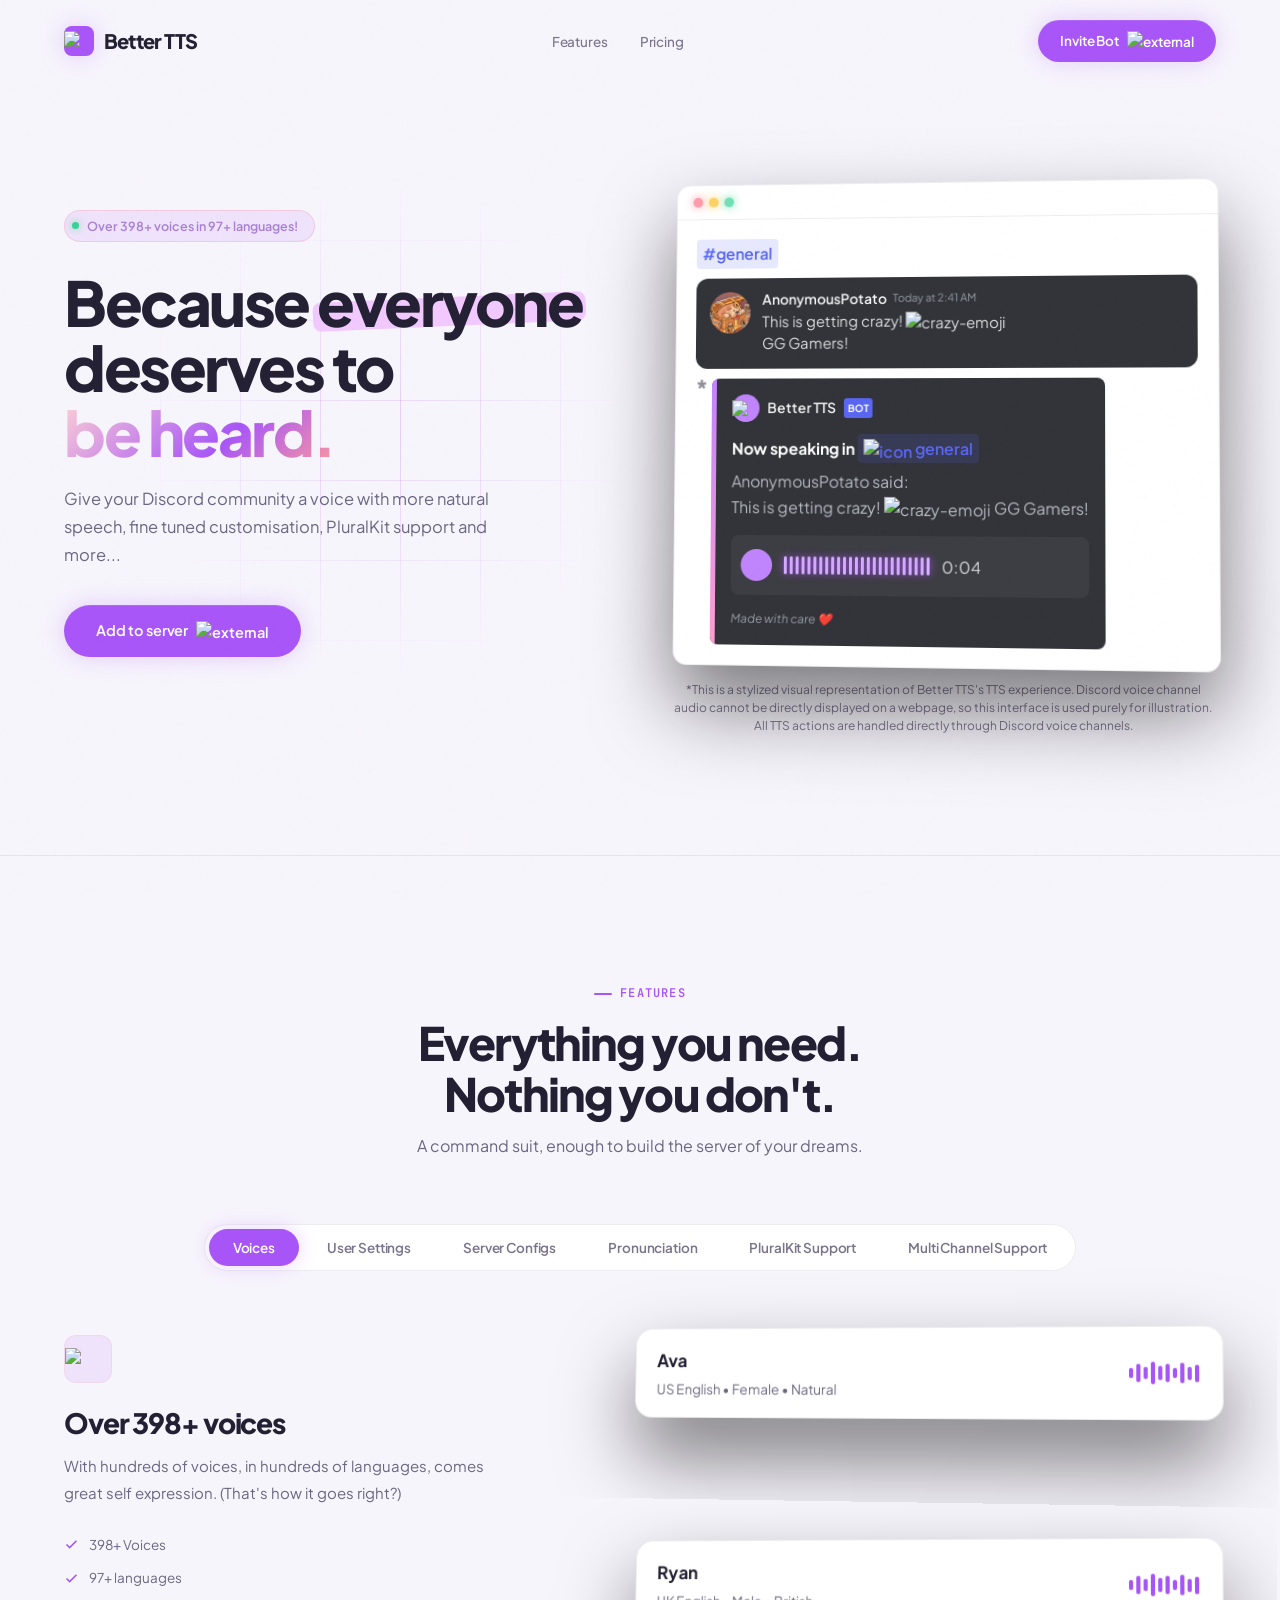
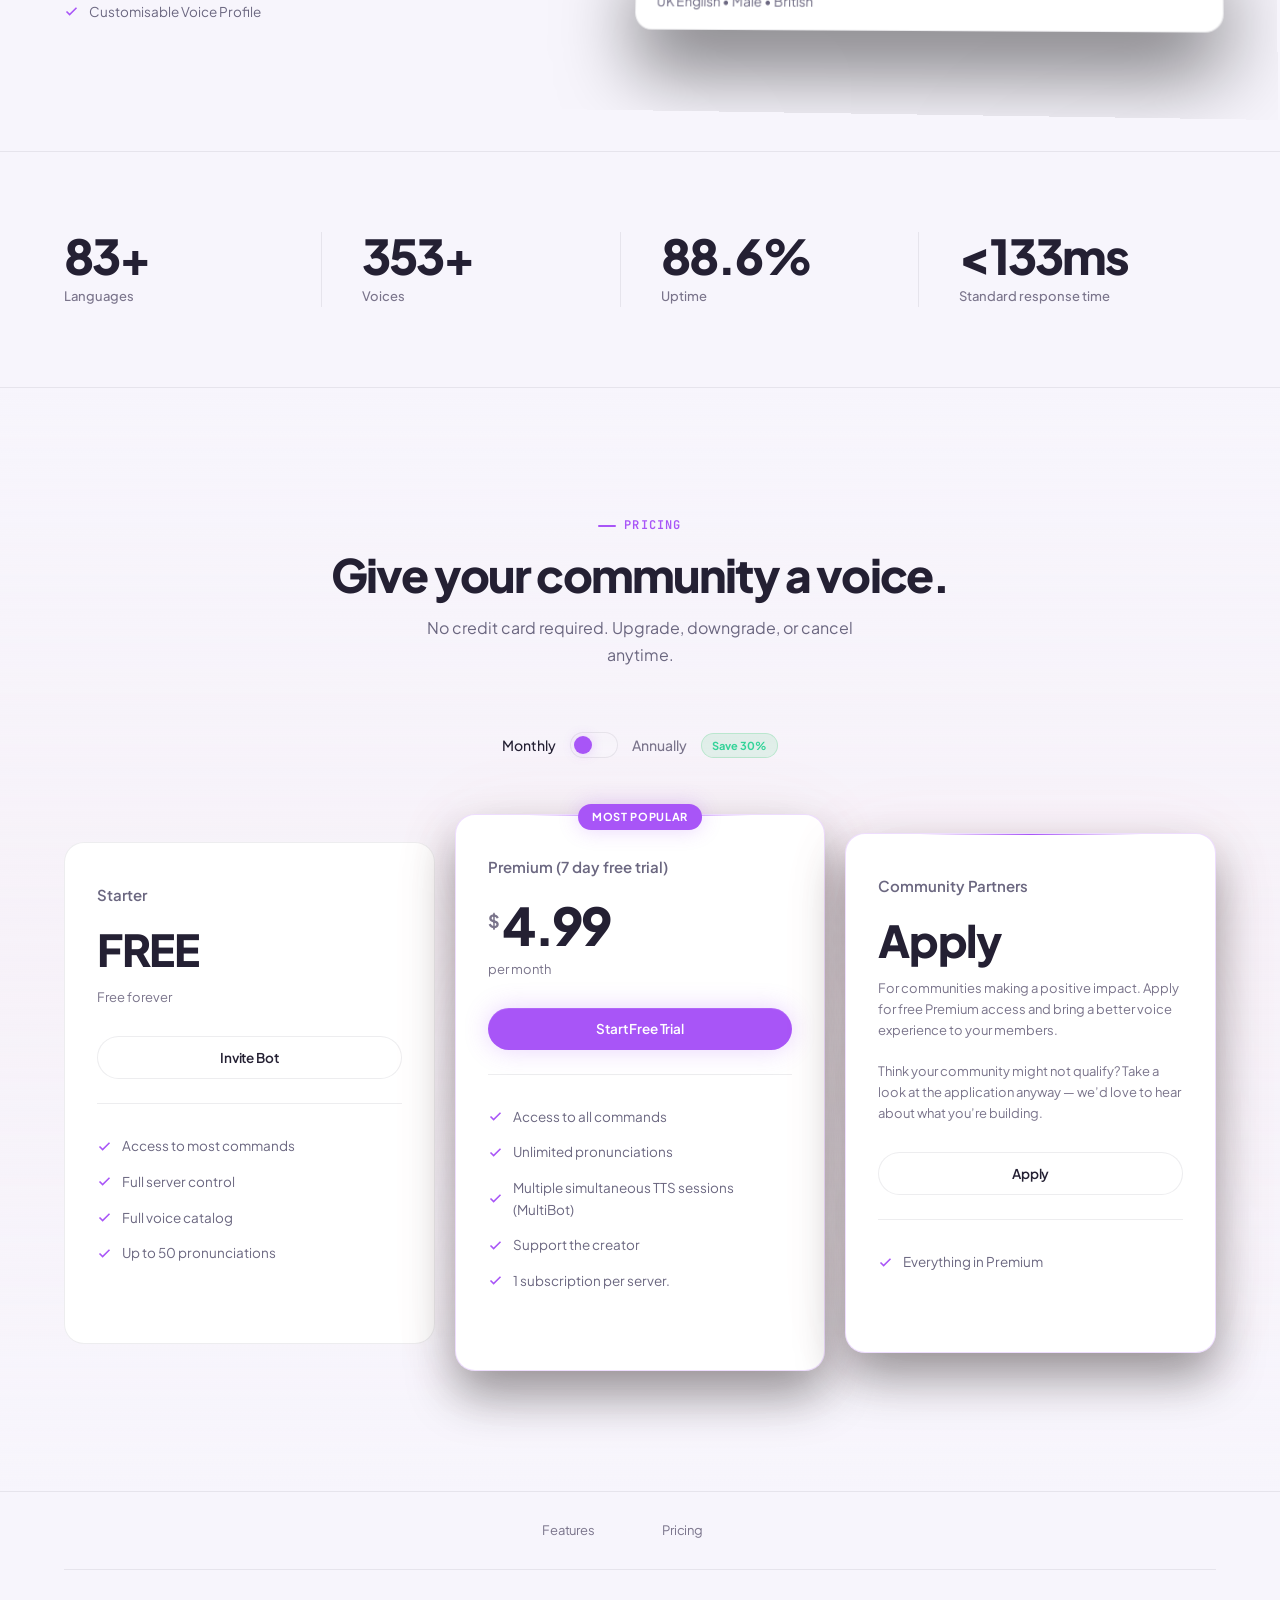
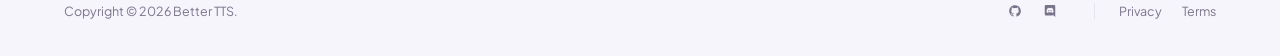
==== BetterTTS/index.html @ 3c28caae "commit" ====
<!DOCTYPE html>
<html lang="en">
<head>
    <meta charset="UTF-8">
    <meta name="viewport" content="width=device-width, initial-scale=1.0">
    <link rel="icon" type="image/png" href="assets/png/Better TTS Logo.png">
    <title>Better TTS - A voice for everyone</title>
    <link rel="preconnect" href="https://fonts.googleapis.com">
    <link rel="preconnect" href="https://fonts.gstatic.com" crossorigin>
    <link href="https://fonts.googleapis.com/css2?family=Plus+Jakarta+Sans:wght@400;500;600;700;800&family=JetBrains+Mono:wght@400;500&display=swap" rel="stylesheet">
    <link rel="stylesheet" href="templatemo-quantix-style.css">
    <link rel="stylesheet" href="some_more_css.css">
<!--

TemplateMo 614 Quantix SaaS

https://templatemo.com/tm-614-quantix-saas

-->
</head>
<body>

    <!-- NAVBAR -->
    <nav class="navbar" id="navbar">
        <div class="container">
            <a href="#" class="nav-brand">
                <span class="brand-icon"><img alt="icon" style="height: 20px;" src="https://img.icons8.com/?size=100&id=e84LOziCFhNn&format=png&color=ffffff"/></span>
                Better TTS
            </a>
            <ul class="nav-links" id="navLinks">
                <li><a href="#features">Features</a></li>
                <li><a href="#pricing">Pricing</a></li>
                <!-- <li><a href="#" onclick="return false;">Docs</a></li> -->
                <li class="nav-mobile-actions">
                    <!-- <a href="#" class="btn btn-ghost" onclick="return false;">Log in</a> -->
                    <a href="#" class="btn btn-primary bot-invite-link">Invite Bot</a>
                </li>
            </ul>
            <div class="nav-actions">
                <!-- <a href="#" class="btn btn-ghost" onclick="return false;">Log in</a> -->
                <a href="#" class="btn btn-primary bot-invite-link">Invite Bot <img alt="external" style="height: 20px;" src="https://img.icons8.com/?size=100&id=zWS3SNRj7odb&format=png&color=ffffff"></a>
            </div>
            <button class="nav-toggle" id="navToggle" aria-label="Toggle menu">
                <span></span><span></span><span></span>
            </button>
        </div>
    </nav>

    <!-- HERO -->
    <section class="hero">
        <div class="hero-inner container">
            <div class="hero-content">
                <div class="hero-badge">
                    <span class="badge-dot"></span>
                    Over 398+ voices in 97+ languages!
                </div>
                <h1>Because <span class="highlight">everyone</span> deserves to<br><span class="gradient-text">be heard.</span></h1>
                <p class="hero-desc">Give your Discord community a voice with more natural speech, fine tuned customisation, PluralKit support and more...</p>
                <div class="hero-cta">
                    <a href="#" class="btn btn-primary btn-lg bot-invite-link">Add to server <img alt="external" style="height: 20px;" src="https://img.icons8.com/?size=100&id=zWS3SNRj7odb&format=png&color=ffffff"></a>
                    <!-- <a href="#" class="btn btn-secondary btn-lg" onclick="return false;">
                        <img style="height: 20px;" src="https://img.icons8.com/?size=100&id=30450&format=png&color=000000" alt="icon">
                        Docs
                    </a> -->
                </div>
                <!-- <div class="trusted-row">
                    <p class="trusted-label">Better than competitors</p>
                    <div class="trusted-logos">
                        <span class="trusted-logo"><span class="t-icon"></span> TTS bot</span>
                        <span class="trusted-logo"><span class="t-icon"></span> Google TTS</span>
                        <span class="trusted-logo"><span class="t-icon"></span> Wamellow</span>
                    </div>
                </div> -->
            </div>

            <div class="hero-mockup">
                <div class="mockup-window">
                    <div class="mockup-toolbar">
                        <span class="mockup-dot"></span>
                        <span class="mockup-dot"></span>
                        <span class="mockup-dot"></span>
                    </div>

                    <div class="mockup-body">
                        <div class="mockup-message">
                            <div class="mm-label channel-mention">#general</div>
                            <div style="height: 10px;"></div>
                        </div>
                        <div class="discord-message">
                            <div class="discord-avatar"><img class="discord-avatar" alt="pfp" src="assets/gifs/pfp1.gif"></div>

                                <div class="discord-content">
                                    <div class="discord-header">
                                        <span class="discord-username">AnonymousPotato</span>
                                        <!-- <span class="discord-bot-tag">BOT</span> -->
                                        <span class="discord-time">Today at 2:41 AM</span>
                                    </div>

                                    <div class="discord-text">
                                        This is getting crazy! <img alt="crazy-emoji" style="height: 20px; bottom: -2px; position: relative;" src="https://em-content.zobj.net/source/twitter/450/zany-face_1f92a.png"/>
                                        <div style="width: 5px;"></div> GG Gamers!
                                    </div>
                                </div>
                            </div>

                            <div style="height: 10px;"></div>
                            <div style="display: flex; flex-direction: row; gap: 4px;">
                            <h2 style="top: -10px; position: relative; opacity: 0.5;">*</h2>
                            <div class="discord-embed">
                                <div class="embed-accent"></div>

                                <div class="embed-content">
                                    <div class="embed-author">
                                        <div class="embed-avatar"><img alt="icon" style="height: 16px;" src="https://img.icons8.com/?size=100&id=e84LOziCFhNn&format=png&color=ffffff"/></div>
                                        <span class="discord-username">Better TTS</span>
                                        <span class="discord-bot-tag">BOT</span>
                                    </div>

                                    <h3>Now speaking in <div class="channel-mention"><img style="height: 16px; position: relative; bottom: -3px;" src="https://img.icons8.com/?size=100&id=87092&format=png&color=5865F2" alt="icon"> general</div></h3>

                                    <p>
                                        AnonymousPotato said: <br/>
                                        This is getting crazy! <img alt="crazy-emoji" style="height: 20px; bottom: -2px; position: relative;" src="https://em-content.zobj.net/source/twitter/450/zany-face_1f92a.png"/>
                                        GG Gamers!
                                    </p>

                                    <div class="voice-preview">
                                        <button><img style="height: 20px; position: relative; bottom: -2px;" src="https://img.icons8.com/?size=100&id=61012&format=png&color=ffffff" alt=""/></button>

                                        <div class="waveform">
                                            <span></span>
                                            <span></span>
                                            <span></span>
                                            <span></span>
                                            <span></span>
                                            <span></span>
                                            <span></span>
                                            <span></span>
                                            <span></span>
                                            <span></span>
                                            <span></span>
                                            <span></span>
                                            <span></span>
                                            <span></span>
                                            <span></span>
                                            <span></span>
                                            <span></span>
                                            <span></span>
                                            <span></span>
                                            <span></span>
                                            <span></span>
                                            <span></span>
                                            <span></span>
                                            <span></span>
                                            <span></span>
                                        </div>

                                        <span>0:04</span>
                                    </div>

                                    <div class="embed-footer" style="font-style: italic;">
                                        Made with care ❤️
                                    </div>
                                </div>
                            </div>
                        </div>
                    </div>
                </div>
                <p class="mockup-disclaimer">
                    *This is a stylized visual representation of Better TTS's TTS experience. Discord voice channel audio cannot be directly displayed on a webpage, so this interface is used purely for illustration. All TTS actions are handled directly through Discord voice channels.
                </p>
            </div>
        </div>
    </section>

    <!-- TABBED FEATURES -->
    <section class="section features-section" id="features">
        <div class="container">
            <div class="section-header fade-up">
                <p class="section-label">Features</p>
                <h2 class="section-title">Everything you need.<br>Nothing you don't.</h2>
                <p class="section-desc">A command suit, enough to build the server of your dreams.</p>
            </div>

            <div class="feature-tabs fade-up" role="tablist">
                <button class="feature-tab active" data-tab="dashboard" role="tab">Voices</button>
                <button class="feature-tab" data-tab="usersettings" role="tab">User Settings</button>
                <button class="feature-tab" data-tab="serverconfig" role="tab">Server Configs</button>
                <button class="feature-tab" data-tab="pronunciation" role="tab">Pronunciation</button>
                <button class="feature-tab" data-tab="pluralkit" role="tab">PluralKit Support</button>
                <button class="feature-tab" data-tab="multibot" role="tab">Multi Channel Support</button>
            </div>

            <div class="feature-panels">
                <!-- Panel 1: Voices -->
                <div class="feature-panel active" data-panel="dashboard">
                    <div class="feature-text">
                        <div class="feat-icon">
                            <img alt="icon" src="https://img.icons8.com/?size=100&id=1lJKdzgvi4pT&format=png&color=4b1478" style="height: 22px;">
                        </div>
                        <h3>Over 398+ voices</h3>
                        <p>With hundreds of voices, in hundreds of languages, comes great self expression. (That's how it goes right?)</p>
                        <ul class="feature-bullets">
                            <li><svg width="15" height="15" viewBox="0 0 24 24" fill="none" stroke="currentColor" stroke-width="2.5"><polyline points="20 6 9 17 4 12"/></svg> 398+ Voices</li>
                            <li><svg width="15" height="15" viewBox="0 0 24 24" fill="none" stroke="currentColor" stroke-width="2.5"><polyline points="20 6 9 17 4 12"/></svg> 97+ languages</li>
                            <li><svg width="15" height="15" viewBox="0 0 24 24" fill="none" stroke="currentColor" stroke-width="2.5"><polyline points="20 6 9 17 4 12"/></svg> Customisable Voice Profile</li>
                        </ul>
                    </div>
                    <!-- <div class="feature-visual">
                        <div class="fv-toolbar"><span class="fv-dot"></span><span class="fv-dot"></span><span class="fv-dot"></span></div>
                        <div class="fv-body">
                            <div class="dash-metrics">
                                <div class="dash-metric">
                                    <div class="dm-label">Active Users</div>
                                    <div class="dm-val">3,842</div>
                                    <div class="dm-change up">+12.3%</div>
                                </div>
                                <div class="dash-metric">
                                    <div class="dm-label">Conversion</div>
                                    <div class="dm-val">12.4%</div>
                                    <div class="dm-change up">+2.1%</div>
                                </div>
                                <div class="dash-metric">
                                    <div class="dm-label">Churn</div>
                                    <div class="dm-val">1.8%</div>
                                    <div class="dm-change down">-0.4%</div>
                                </div>
                            </div>
                            <div class="dash-chart-area">
                                <div class="dca-title">Revenue — Last 7 days</div>
                                <svg viewBox="0 0 400 80" preserveAspectRatio="none">
                                    <defs>
                                        <linearGradient id="areaGrad" x1="0" y1="0" x2="0" y2="1">
                                            <stop offset="0%" stop-color="rgba(255,107,107,0.2)"/>
                                            <stop offset="100%" stop-color="rgba(255,107,107,0)"/>
                                        </linearGradient>
                                    </defs>
                                    <path d="M0 60 C40 55 60 40 100 35 S160 30 200 20 S280 25 320 15 S380 10 400 5 V80 H0Z" fill="url(#areaGrad)"/>
                                    <path d="M0 60 C40 55 60 40 100 35 S160 30 200 20 S280 25 320 15 S380 10 400 5" fill="none" stroke="#FF6B6B" stroke-width="2"/>
                                    <circle cx="320" cy="15" r="4" fill="#FF6B6B" stroke="#1E1E24" stroke-width="2"/>
                                </svg>
                            </div>
                        </div>
                    </div> -->
                    <div class="item-list">

                        <div class="voice-card">
                            <div class="voice-info">
                                <div class="voice-name">Ava</div>
                                <div class="voice-desc">US English • Female • Natural</div>
                            </div>
                            <div class="voice-wave">
                                <span></span><span></span><span></span><span></span><span></span>
                                <span></span><span></span><span></span><span></span><span></span>
                            </div>
                        </div>

                        <div class="voice-card">
                            <div class="voice-info">
                                <div class="voice-name">Guy</div>
                                <div class="voice-desc">US English • Male • Clear</div>
                            </div>
                            <div class="voice-wave">
                                <span></span><span></span><span></span><span></span><span></span>
                                <span></span><span></span><span></span><span></span><span></span>
                            </div>
                        </div>

                        <div class="voice-card">
                            <div class="voice-info">
                                <div class="voice-name">Ryan</div>
                                <div class="voice-desc">UK English • Male • British</div>
                            </div>
                            <div class="voice-wave">
                                <span></span><span></span><span></span><span></span><span></span>
                                <span></span><span></span><span></span><span></span><span></span>
                            </div>
                        </div>

                    </div>
                </div>

                <!-- Panel 2: User Settings -->
                <div class="feature-panel" data-panel="usersettings">
                    <div class="feature-text">
                        <div class="feat-icon">
                            <img style="height: 26px;" src="https://img.icons8.com/?size=100&id=uVgsZ6Ybur44&format=png&color=4b1478" alt="icon">
                        </div>
                        <h3>Personal freedom</h3>
                        <p>Customize every detail to create the perfect voice. Change tone, pitch, and style to make any voice your own. As well as changing what we call you.</p>
                        <ul class="feature-bullets">
                            <li><svg width="15" height="15" viewBox="0 0 24 24" fill="none" stroke="currentColor" stroke-width="2.5"><polyline points="20 6 9 17 4 12"/></svg> /set pitch</li>
                            <li><svg width="15" height="15" viewBox="0 0 24 24" fill="none" stroke="currentColor" stroke-width="2.5"><polyline points="20 6 9 17 4 12"/></svg> /set speed</li>
                            <li><svg width="15" height="15" viewBox="0 0 24 24" fill="none" stroke="currentColor" stroke-width="2.5"><polyline points="20 6 9 17 4 12"/></svg> /set volume</li>
                            <li><svg width="15" height="15" viewBox="0 0 24 24" fill="none" stroke="currentColor" stroke-width="2.5"><polyline points="20 6 9 17 4 12"/></svg> /set username</li>
                        </ul>
                    </div>
                    <div class="item-list">
                        <div class="discord-card">
                            <div class="discord-card-title">Set Pitch<span class="premium-tag">PAID</span></div>
                            <div class="discord-card-content">
                                <span class="discord-code">/setpitch</span>
                                <span class="discord-code">val: 95%</span>
                            </div>
                        </div>
                        <div class="discord-card">
                            <div class="discord-card-title">Set Speed<span class="free-tag">FREE</span></div>
                            <div class="discord-card-content">
                                <span class="discord-code">/setspeed</span>
                                <span class="discord-code">val: 125%</span>
                            </div>
                        </div>
                        <div class="discord-card">
                            <div class="discord-card-title">Set Volume<span class="free-tag">FREE</span></div>
                            <div class="discord-card-content">
                                <span class="discord-code">/setvolume</span>
                                <span class="discord-code">val: 100%</span>
                            </div>
                        </div>
                        <div class="discord-card">
                            <div class="discord-card-title">Set Username<span class="free-tag">FREE</span></div>
                            <div class="discord-card-content">
                                <span class="discord-code">/setusername</span>
                                <span class="discord-code">username: AnonymousPotato</span>
                            </div>
                        </div>
                    </div>
                </div>

                <!-- Panel 3: Server Config -->
                <div class="feature-panel" data-panel="serverconfig">
                    <div class="feature-text">
                        <div class="feat-icon">
                            <img style="height: 22px;" src="https://img.icons8.com/?size=100&id=9936&format=png&color=4b1478" alt="icon">
                        </div>
                        <h3>Built for communities</h3>
                        <p>Change defaults, support, and bot configs for your whole community, what you say goes.</p>
                        <ul class="feature-bullets">
                            <li><svg width="15" height="15" viewBox="0 0 24 24" fill="none" stroke="currentColor" stroke-width="2.5"><polyline points="20 6 9 17 4 12"/></svg> /serverconfig turn-taking</li>
                            <li><svg width="15" height="15" viewBox="0 0 24 24" fill="none" stroke="currentColor" stroke-width="2.5"><polyline points="20 6 9 17 4 12"/></svg> /serverconfig pluralkit-support</li>
                            <li><svg width="15" height="15" viewBox="0 0 24 24" fill="none" stroke="currentColor" stroke-width="2.5"><polyline points="20 6 9 17 4 12"/></svg> /serverpronounce set</li>
                        </ul>
                    </div>
                    <div class="item-list">
                        <div class="discord-card">
                            <div class="discord-card-title">Set Turn-Taking<span class="free-tag">FREE</span></div>
                            <div class="discord-card-content">
                                <span class="discord-code">/serverconfig</span>
                                <span class="discord-code">turntaking</span>
                                <span class="discord-code">val: false</span>
                            </div>
                        </div>
                        <div class="discord-card">
                            <div class="discord-card-title">Set PluralKit Support<span class="free-tag">FREE</span></div>
                            <div class="discord-card-content">
                                <span class="discord-code">/serverconfig</span>
                                <span class="discord-code">pluralkit-support</span>
                                <span class="discord-code">val: true</span>
                            </div>
                        </div>
                        <div class="discord-card">
                            <div class="discord-card-title">Set Pronunciation<span class="free-tag">FREE</span></div>
                            <div class="discord-card-content">
                                <span class="discord-code">/serverpronounce</span>
                                <span class="discord-code">set</span>
                                <span class="discord-code">word: sql</span>
                                <span class="discord-code">pronunciation: sequel</span>
                            </div>
                        </div>
                    </div>
                </div>
                
                <!-- Panel 4: Pronunciation -->
                <div class="feature-panel" data-panel="pronunciation">
                    <div class="feature-text">
                        <div class="feat-icon">
                            <img style="height: 22px;" src="https://img.icons8.com/?size=100&id=NlNFPbNOYNqb&format=png&color=4b1478" alt="icon">
                        </div>
                        <h3>Custom Pronunciations</h3>
                        <p>Every community has its own language. Teach Better TTS how your members actually speak.</p>
                        <ul class="feature-bullets">
                            <li><svg width="15" height="15" viewBox="0 0 24 24" fill="none" stroke="currentColor" stroke-width="2.5"><polyline points="20 6 9 17 4 12"/></svg>Add custom pronunciations for any word or phrase</li>
                            <li><svg width="15" height="15" viewBox="0 0 24 24" fill="none" stroke="currentColor" stroke-width="2.5"><polyline points="20 6 9 17 4 12"/></svg>Perfect for names, acronyms, and inside jokes</li>
                            <li><svg width="15" height="15" viewBox="0 0 24 24" fill="none" stroke="currentColor" stroke-width="2.5"><polyline points="20 6 9 17 4 12"/></svg>Easily edit or remove pronunciations at any time</li>
                        </ul>
                    </div>
                    
                    <div class="item-list">

                        <div class="mockup-wide-card" style="height: 80px;">
                            <div class="code-block" style="height: 40px; font-size: 1.2em; position: relative;"><p style="position: relative; top: -15px; color: var(--text-muted);">SQL</p></div>
                            becomes
                            <div class="code-block" style="height: 40px; font-size: 1.2em; position: relative;"><p style="position: relative; top: -15px; color: var(--text-muted);">sequel</p></div>
                            <span class="free-tag">FREE</span>
                        </div>
                        <div class="mockup-wide-card" style="height: 80px;">
                            <div class="code-block" style="height: 40px; font-size: 1.2em; position: relative;"><p style="position: relative; top: -15px; color: var(--text-muted);">Dr.</p></div>
                            becomes
                            <div class="code-block" style="height: 40px; font-size: 1.2em; position: relative;"><p style="position: relative; top: -15px; color: var(--text-muted);">doctor</p></div>
                            <span class="free-tag">FREE</span>
                        </div>
                        <div class="mockup-wide-card" style="height: 80px;">
                            <div class="code-block" style="height: 40px; font-size: 1.2em; position: relative;"><p style="position: relative; top: -15px; color: var(--text-muted);">wifi</p></div>
                            becomes
                            <div class="code-block" style="height: 40px; font-size: 1.2em; position: relative;"><p style="position: relative; top: -15px; color: var(--text-muted);">why-fy</p></div>
                            <span class="free-tag">FREE</span>
                        </div>
                        <div class="mockup-wide-card" style="height: 80px;">
                            <div class="code-block" style="height: 40px; font-size: 1.2em; position: relative;"><p style="position: relative; top: -15px; color: var(--text-muted);">Ni Ni</p></div>
                            becomes
                            <div class="code-block" style="height: 40px; font-size: 1.2em; position: relative;"><p style="position: relative; top: -15px; color: var(--text-muted);">nye nye</p></div>
                            <span class="free-tag">FREE</span>
                        </div>

                    </div>
                </div>
                <!-- Panel 5: Pluralkit Suport -->
                <div class="feature-panel" data-panel="pluralkit">
                    <div class="feature-text">
                        <div class="feat-icon">
                            <img style="height: 26px;" src="https://img.icons8.com/?size=100&id=J06I8dkRqpNR&format=png&color=4b1478" alt="icon">
                        </div>
                        <h3>Built for PluralKit</h3>
                        <p>Every voice deserves to be recognized. Full PluralKit support keeps conversations personal and accessible.</p>
                        <ul class="feature-bullets">
                            <li><svg width="15" height="15" viewBox="0 0 24 24" fill="none" stroke="currentColor" stroke-width="2.5"><polyline points="20 6 9 17 4 12"/></svg>Detects messages sent through proxies</li>
                            <li><svg width="15" height="15" viewBox="0 0 24 24" fill="none" stroke="currentColor" stroke-width="2.5"><polyline points="20 6 9 17 4 12"/></svg>Waits 2 seconds to give PluralKit time to replace messages</li>
                            <li><svg width="15" height="15" viewBox="0 0 24 24" fill="none" stroke="currentColor" stroke-width="2.5"><polyline points="20 6 9 17 4 12"/></svg>PluralKit support is completely optional</li>
                        </ul>
                    </div>
                    <div class="feature-visual">
                        <div class="fv-toolbar"><span class="fv-dot"></span><span class="fv-dot"></span><span class="fv-dot"></span></div>
                        <div class="fv-body">
                            <div class="proxy-message-container">
                                <div class="discord-message proxy-original-message">
                                <div class="discord-avatar"><img class="discord-avatar" alt="pfp" src="assets/png/pfp1.png"></div>

                                    <div class="discord-content">
                                        <div class="discord-header">
                                            <span class="discord-username">Echo (pls ping 🔔)</span>
                                            <!-- <span class="discord-bot-tag">BOT</span> -->
                                            <span class="discord-time">Today at 2:41 AM</span>
                                        </div>

                                        <div class="discord-text">
                                            [I'm tired...]
                                        </div>
                                    </div>
                                </div>
                                <div style="height: 10px;"></div>
                                <div class="discord-message proxy-webhook-message">
                                <div class="discord-avatar"><img class="discord-avatar" alt="pfp" src="assets/png/pfp2.png"></div>

                                    <div class="discord-content">
                                        <div class="discord-header">
                                            <span class="discord-username">Willow</span>
                                            <span class="discord-bot-tag">BOT</span>
                                            <span class="discord-time">Today at 2:42 AM</span>
                                        </div>

                                        <div class="discord-text">
                                            I'm tired...
                                        </div>
                                    </div>
                                </div>
                            </div>

                            <div style="height: 10px;"></div>
                            <div class="discord-embed proxy-reply">
                                <div class="embed-accent"></div>

                                <div class="embed-content">
                                    <div class="embed-author">
                                        <div class="embed-avatar"><img alt="icon" style="height: 16px;" src="https://img.icons8.com/?size=100&id=e84LOziCFhNn&format=png&color=ffffff"/></div>
                                        <span class="discord-username">Better TTS</span>
                                        <span class="discord-bot-tag">BOT</span>
                                    </div>

                                    <h3>Now speaking in <div class="channel-mention"><img style="height: 16px; position: relative; bottom: -3px;" src="https://img.icons8.com/?size=100&id=87092&format=png&color=5865F2" alt="icon"> general</div></h3>

                                    <p>
                                        Willow said: <br/>
                                        I'm tired...
                                    </p>

                                    <div class="voice-preview">
                                        <button style="font-size: 1.7em;">⏸</button>

                                        <div class="waveform">
                                            <span></span>
                                            <span></span>
                                            <span></span>
                                            <span></span>
                                            <span></span>
                                            <span></span>
                                            <span></span>
                                            <span></span>
                                            <span></span>
                                            <span></span>
                                            <span></span>
                                            <span></span>
                                            <span></span>
                                            <span></span>
                                            <span></span>
                                            <span></span>
                                            <span></span>
                                            <span></span>
                                            <span></span>
                                            <span></span>
                                            <span></span>
                                            <span></span>
                                            <span></span>
                                            <span></span>
                                            <span></span>
                                        </div>

                                        <span>0:03</span>
                                    </div>

                                    <div class="embed-footer" style="font-style: italic;">
                                        Made with care ❤️
                                    </div>
                                </div>
                            </div>
                        </div>
                    </div>
                    <p class="mockup-disclaimer">
                        *This is a stylized visual representation of Better TTS's TTS experience. Discord voice channel audio cannot be directly displayed on a webpage, so this interface is used purely for illustration. All TTS actions are handled directly through Discord voice channels.
                    </p>
                </div>

                <!-- Panel 6: Multi Bot -->
                <div class="feature-panel" data-panel="multibot">
                    <div class="feature-text">
                        <div class="feat-icon">
                            <img style="height: 22px;" src="https://img.icons8.com/?size=100&id=9542&format=png&color=4b1478" alt="icon">
                        </div>
                        <h3>More Bots, More Conversations</h3>
                        <p>Automatically spread across your server with multiple bots running in different voice channels simultaneously.</p>
                        <ul class="feature-bullets">
                            <li><svg width="15" height="15" viewBox="0 0 24 24" fill="none" stroke="currentColor" stroke-width="2.5"><polyline points="20 6 9 17 4 12"/></svg>Up to 4 extra bots</li>
                            <li><svg width="15" height="15" viewBox="0 0 24 24" fill="none" stroke="currentColor" stroke-width="2.5"><polyline points="20 6 9 17 4 12"/></svg>Join up to 5 seperate voice channels</li>
                            <li><svg width="15" height="15" viewBox="0 0 24 24" fill="none" stroke="currentColor" stroke-width="2.5"><polyline points="20 6 9 17 4 12"/></svg>Individualised voice sessions</li>
                        </ul>
                    </div>
                    
                    <div class="item-list">

                        <div class="mockup-wide-card">
                            <img class="pfp" src="assets/png/Aiku.png" alt="pfp">
                            <p>Better TTS - Aiku</p>
                            <span class="premium-tag">PAID</span>
                        </div>
                        <div class="mockup-wide-card">
                            <img class="pfp" src="assets/png/Plurps.png" alt="pfp">
                            <p>Better TTS - Plurps</p>
                            <span class="premium-tag">PAID</span>
                        </div>
                        <div class="mockup-wide-card">
                            <img class="pfp" src="assets/png/Mimi.png" alt="pfp">
                            <p>Better TTS - Mimi</p>
                            <span class="premium-tag">PAID</span>
                        </div>
                        <div class="mockup-wide-card">
                            <img class="pfp" src="assets/png/Floppy.png" alt="pfp">
                            <p>Better TTS - Floppy</p>
                            <span class="premium-tag">PAID</span>
                        </div>

                    </div>
                </div>
            </div>
        </div>
    </section>

    <!-- STATS -->
    <section class="stats-strip">
        <div class="container">
            <div class="stats-grid">
                <div class="stat-item fade-up">
                    <div class="stat-number" data-target="93" data-suffix="+">0</div>
                    <div class="stat-label">Languages</div>
                </div>
                <div class="stat-item fade-up">
                    <div class="stat-number" data-target="398" data-suffix="+">0</div>
                    <div class="stat-label">Voices</div>
                </div>
                <div class="stat-item fade-up">
                    <div class="stat-number" data-target="99.9" data-suffix="%" data-decimal="1">0</div>
                    <div class="stat-label">Uptime</div>
                </div>
                <div class="stat-item fade-up">
                    <div class="stat-number" data-target="150" data-prefix="<" data-suffix="ms">0</div>
                    <div class="stat-label">Standard response time</div>
                </div>
            </div>
        </div>
    </section>

    <!-- PRICING -->
    <section class="section pricing-section" id="pricing">
        <div class="container">
            <div class="section-header fade-up">
                <p class="section-label">Pricing</p>
                <h2 class="section-title">Give your community a voice.</h2>
                <p class="section-desc">No credit card required. Upgrade, downgrade, or cancel anytime.</p>
            </div>

            <div class="pricing-toggle-wrap fade-up">
                <span class="pricing-toggle-label active" id="monthlyLabel">Monthly</span>
                <button class="pricing-toggle" id="pricingToggle" aria-label="Toggle pricing period"></button>
                <span class="pricing-toggle-label" id="annualLabel">Annually</span>
                <span class="pricing-save">Save 30%</span>
            </div>

            <div class="pricing-grid">
                <!-- Starter: FREE -->
                <div class="pricing-card fade-up">
                    <div class="pricing-plan-name">Starter</div>
                    <div class="pricing-amount">
                        <span class="pricing-value free-label" data-monthly="FREE" data-annual="FREE">FREE</span>
                    </div>
                    <div class="pricing-period">Free forever</div>
                    <a href="#" class="btn btn-secondary bot-invite-link">Invite Bot</a>
                    <div class="pricing-divider"></div>
                    <ul class="pricing-features">
                        <li><svg width="15" height="15" viewBox="0 0 24 24" fill="none" stroke="currentColor" stroke-width="2.5"><polyline points="20 6 9 17 4 12"/></svg>Access to most commands</li>
                        <li><svg width="15" height="15" viewBox="0 0 24 24" fill="none" stroke="currentColor" stroke-width="2.5"><polyline points="20 6 9 17 4 12"/></svg>Full server control</li>
                        <li><svg width="15" height="15" viewBox="0 0 24 24" fill="none" stroke="currentColor" stroke-width="2.5"><polyline points="20 6 9 17 4 12"/></svg>Full voice catalog</li>
                        <li><svg width="15" height="15" viewBox="0 0 24 24" fill="none" stroke="currentColor" stroke-width="2.5"><polyline points="20 6 9 17 4 12"/></svg>Up to 50 pronunciations</li>
                    </ul>
                </div>

                <!-- Pro -->
                <div class="pricing-card featured fade-up">
                    <span class="pricing-popular">Most Popular</span>
                    <div class="pricing-plan-name">Premium (7 day free trial)</div>
                    <div class="pricing-amount">
                        <span class="pricing-currency">$</span>
                        <span class="pricing-value" data-monthly="4.99" data-annual="3.49">4.99</span>
                    </div>
                    <div class="pricing-period" data-monthly="per month" data-annual-total="41.92">per month</div>
                    <a class="btn btn-primary" onclick="document.getElementById('setupModal').classList.add('active'); return false;">Start Free Trial</a>
                    <div class="pricing-divider"></div>
                    <ul class="pricing-features">
                        <li><svg width="15" height="15" viewBox="0 0 24 24" fill="none" stroke="currentColor" stroke-width="2.5"><polyline points="20 6 9 17 4 12"/></svg>Access to all commands</li>
                        <li><svg width="15" height="15" viewBox="0 0 24 24" fill="none" stroke="currentColor" stroke-width="2.5"><polyline points="20 6 9 17 4 12"/></svg>Unlimited pronunciations</li>
                        <li><svg width="15" height="15" viewBox="0 0 24 24" fill="none" stroke="currentColor" stroke-width="2.5"><polyline points="20 6 9 17 4 12"/></svg>Multiple simultaneous TTS sessions (MultiBot)</li>
                        <li><svg width="15" height="15" viewBox="0 0 24 24" fill="none" stroke="currentColor" stroke-width="2.5"><polyline points="20 6 9 17 4 12"/></svg>Support the creator</li>
                        <li><svg width="15" height="15" viewBox="0 0 24 24" fill="none" stroke="currentColor" stroke-width="2.5"><polyline points="20 6 9 17 4 12"/></svg>1 subscription per server.</li>
                    </ul>
                </div>

                <!-- Apply Community Partner -->
                <div class="pricing-card featured fade-up">
                    <div class="pricing-plan-name">Community Partners</div>
                    <div class="pricing-amount">
                        <span class="pricing-value free-label" data-monthly="Apply" data-annual="Apply">Apply</span>
                    </div>
                    <div class="pricing-period">For communities making a positive impact. Apply for free Premium access and bring a better voice experience to your members.<br><br>Think your community might not qualify? Take a look at the application anyway — we’d love to hear about what you’re building.</div>
                    <a href="https://forms.gle/ynxTfRjy8YCaR7q67" class="btn btn-secondary">Apply</a>
                    <div class="pricing-divider"></div>
                    <ul class="pricing-features">
                        <li><svg width="15" height="15" viewBox="0 0 24 24" fill="none" stroke="currentColor" stroke-width="2.5"><polyline points="20 6 9 17 4 12"/></svg>Everything in Premium</li>
                   </ul>
                </div>
            </div>
        </div>
    </section>

    <!-- SUBSCRIBE -->
    <!-- <section class="subscribe-section">
        <div class="container">
            <div class="subscribe-inner fade-up">
                <h2 class="section-title">Stay in the loop</h2>
                <p class="section-desc">Product updates, engineering insights, and zero spam. Unsubscribe anytime.</p>
                <div class="subscribe-input-group">
                    <input type="email" placeholder="you@company.com" autocomplete="email">
                    <button class="btn btn-primary">Subscribe</button>
                </div>
                <div class="subscribe-meta">
                    <span>
                        <svg width="13" height="13" viewBox="0 0 24 24" fill="none" stroke="currentColor" stroke-width="2.5" stroke-linecap="round" stroke-linejoin="round"><polyline points="20 6 9 17 4 12"/></svg>
                        6,200+ subscribers
                    </span>
                    <span>
                        <svg width="13" height="13" viewBox="0 0 24 24" fill="none" stroke="currentColor" stroke-width="2.5" stroke-linecap="round" stroke-linejoin="round"><polyline points="20 6 9 17 4 12"/></svg>
                        Monthly digest
                    </span>
                    <span>
                        <svg width="13" height="13" viewBox="0 0 24 24" fill="none" stroke="currentColor" stroke-width="2.5" stroke-linecap="round" stroke-linejoin="round"><polyline points="20 6 9 17 4 12"/></svg>
                        Unsubscribe anytime
                    </span>
                </div>
            </div>
        </div>
    </section> -->
    <!-- GET STARTED MODAL -->
    <div class="setup-modal-overlay" id="setupModal">
        <div class="setup-modal">
            <button class="setup-modal-close" onclick="document.getElementById('setupModal').classList.remove('active')">×</button>

            <div class="setup-modal-header">
                <div class="feat-icon">
                    <img alt="bot" style="height: 22px;" src="https://img.icons8.com/?size=100&id=e84LOziCFhNn&format=png&color=4b1478">
                </div>
                <h2>Get started with Better TTS<br>⭐️ Premium ⭐️</h2>
                <p>Set up your server in just a few simple steps.</p>
            </div>

            <div class="setup-steps">

                <div class="setup-step">
                    <div class="setup-number">1</div>
                    <div class="setup-content">
                        <h3>Invite the bot</h3>
                        <p>Add Better TTS to your Discord server and give it the required permissions.</p>
                        <a class="btn btn-primary bot-invite-link">Invite Bot</a>
                    </div>
                </div>

                <div class="setup-line"></div>

                <div class="setup-step">
                    <div class="setup-number">2</div>
                    <div class="setup-content">
                        <h3>Run the get premium command</h3>
                        <p>Get a secure Stripe payment link to purchase premium.</p>
                        <div class="setup-code">/get-premium</div>
                    </div>
                </div>

                <div class="setup-line"></div>

                <div class="setup-step">
                    <div class="setup-number">3</div>
                    <div class="setup-content">
                        <h3>Follow the instructions on the payment page</h3>
                        <p>Once the purchase is done, active premium on your server by running.</p>
                        <div class="setup-code">/activate-premium</div>
                    </div>
                </div>

            </div>
        </div>
    </div>

    <!-- FOOTER -->
    <footer class="footer">
        <div class="container">
            <div class="footer-row-links">
                <a href="#features">Features</a>
                <span class="footer-link-dot"></span>
                <a href="#pricing">Pricing</a>
                <span class="footer-link-dot"></span>
            </div>
            <div class="footer-row-bottom">
                <p class="footer-copy">Copyright &copy; 2026 Better TTS.</p>
                <div class="footer-right">
                    <div class="footer-socials">
                        <a href="https://github.com/ItsLunili" aria-label="GitHub">
                            <svg width="14" height="14" viewBox="0 0 24 24" fill="currentColor"><path d="M12 2C6.477 2 2 6.484 2 12.017c0 4.425 2.865 8.18 6.839 9.504.5.092.682-.217.682-.483 0-.237-.008-.868-.013-1.703-2.782.605-3.369-1.343-3.369-1.343-.454-1.158-1.11-1.466-1.11-1.466-.908-.62.069-.608.069-.608 1.003.07 1.531 1.032 1.531 1.032.892 1.53 2.341 1.088 2.91.832.092-.647.35-1.088.636-1.338-2.22-.253-4.555-1.113-4.555-4.951 0-1.093.39-1.988 1.029-2.688-.103-.253-.446-1.272.098-2.65 0 0 .84-.27 2.75 1.026A9.564 9.564 0 0112 6.844c.85.004 1.705.115 2.504.337 1.909-1.296 2.747-1.027 2.747-1.027.546 1.379.202 2.398.1 2.651.64.7 1.028 1.595 1.028 2.688 0 3.848-2.339 4.695-4.566 4.943.359.309.678.92.678 1.855 0 1.338-.012 2.419-.012 2.747 0 .268.18.58.688.482A10.019 10.019 0 0022 12.017C22 6.484 17.522 2 12 2z"/></svg>
                        </a>
                        <a href="https://discordapp.com/users/836944460276957204" aria-label="Discord">
                            <svg width="18" height="18" viewBox="0 0 24 24" style="position: relative; bottom: -3px" fill="currentColor"><path d="M6.552 6.712c-.456 0-.816.4-.816.888s.368.888.816.888c.456 0 .816-.4.816-.888.008-.488-.36-.888-.816-.888zm2.92 0c-.456 0-.816.4-.816.888s.368.888.816.888c.456 0 .816-.4.816-.888s-.36-.888-.816-.888z"></path> <path d="M13.36 0H2.64C1.736 0 1 .736 1 1.648v10.816c0 .912.736 1.648 1.64 1.648h9.072l-.424-1.48 1.024.952.968.896L15 16V1.648C15 .736 14.264 0 13.36 0zm-3.088 10.448s-.288-.344-.528-.648c1.048-.296 1.448-.952 1.448-.952-.328.216-.64.368-.92.472-.4.168-.784.28-1.16.344a5.604 5.604 0 0 1-2.072-.008 6.716 6.716 0 0 1-1.176-.344 4.688 4.688 0 0 1-.584-.272c-.024-.016-.048-.024-.072-.04-.016-.008-.024-.016-.032-.024-.144-.08-.224-.136-.224-.136s.384.64 1.4.944c-.24.304-.536.664-.536.664-1.768-.056-2.44-1.216-2.44-1.216 0-2.576 1.152-4.664 1.152-4.664 1.152-.864 2.248-.84 2.248-.84l.08.096c-1.44.416-2.104 1.048-2.104 1.048s.176-.096.472-.232c.856-.376 1.536-.48 1.816-.504.048-.008.088-.016.136-.016a6.521 6.521 0 0 1 4.024.752s-.632-.6-1.992-1.016l.112-.128s1.096-.024 2.248.84c0 0 1.152 2.088 1.152 4.664 0 0-.68 1.16-2.448 1.216z"></path></svg>
                        </a>
                    </div>
                    <span class="separator"></span>
                    <div class="footer-legal">
                        <a href="#" onclick="return false;">Privacy</a>
                        <a href="#" onclick="return false;">Terms</a>
                    </div>
                </div>
            </div>
        </div>
    </footer>

    <script src="templatemo-quantix-script.js"></script>

</body>
</html>
---- BetterTTS/templatemo-quantix-style.css ----
/* ============================================
           QUANTIX - SaaS Landing Page Template
           Design: TemplateMo
           https://templatemo.com
        ============================================ */

        *,
        *::before,
        *::after {
            margin: 0;
            padding: 0;
            box-sizing: border-box;
        }

        :root {
            --deep-space: #F7F5FC;
            --surface-1: #FFFFFF;
            --surface-2: #F5F1FA;
            --surface-3: #ECE6F5;

            --accent: #A855F7;
            --accent-light: #a87fd4;
            --accent-glow: rgba(168, 85, 247, 0.25);
            --accent-soft: rgba(169, 85, 247, 0.109);
            --accent-border: rgba(168, 85, 247, 0.20);

            --text-primary: #242033;
            --text-secondary: #6B6780;
            --text-muted: #7a748b;

            --border-subtle: rgba(36, 32, 51, 0.08);

            --green: #34D399;
            --amber: #FBBF24;
            --rose: #FB7185;

            --radius: 16px;
            --radius-sm: 10px;
            --radius-xs: 6px;
            --radius-pill: 100px;
        }

        html { scroll-behavior: smooth; }

        body {
            font-family: 'Plus Jakarta Sans', -apple-system, sans-serif;
            background-color: var(--deep-space);
            color: var(--text-primary);
            line-height: 1.6;
            overflow-x: hidden;
            -webkit-font-smoothing: antialiased;
        }

        /* Grain overlay */
        body::after {
            content: '';
            position: fixed;
            inset: 0;
            background-image: url("data:image/svg+xml,%3Csvg viewBox='0 0 256 256' xmlns='http://www.w3.org/2000/svg'%3E%3Cfilter id='n'%3E%3CfeTurbulence type='fractalNoise' baseFrequency='0.9' numOctaves='4' stitchTiles='stitch'/%3E%3C/filter%3E%3Crect width='100%25' height='100%25' filter='url(%23n)' opacity='0.03'/%3E%3C/svg%3E");
            pointer-events: none;
            z-index: 9999;
            opacity: 0.5;
        }

        a { text-decoration: none; color: inherit; }

        .container {
            width: 100%;
            max-width: 1200px;
            margin: 0 auto;
            padding: 0 24px;
        }

        .mono { font-family: 'JetBrains Mono', monospace; }

        /* RANDOM */
        .channel-mention {
            display: inline-block;
            background: #5865f226;
            color: #5865F2;
            padding: 2px 6px;
            border-radius: 4px;
            font-weight: 600;
        }

        /* HIGHLIGHT */
        .highlight {
            position: relative;
            display: inline-block;
            z-index: 1;
        }

        .highlight::before {
            content: "";
            position: absolute;
            left: -4px;
            right: -4px;
            bottom: 4%;
            height: 45%;
            background: #f0c1ffda;
            border-radius: 8px;
            z-index: -1;
            transform: rotate(-2.5deg);
            animation: highlight-in 0.9s ease forwards;
            transform-origin: left;
        }

        @keyframes highlight-in {
            from {
                transform: scaleX(0) rotate(-1deg);
                border-radius: 16px;
            }
            to {
                transform: scaleX(1) rotate(-2.5deg);
                border-radius: 8px;
            }
        }

        /* DISCORD MESSAGE */

        .discord-message {
            display: flex;
            gap: 12px;
            padding: 14px;
            border-radius: 12px;
            background: #313338;
            color: #dbdee1;
            font-family: inherit;
        }

        .discord-avatar {
            width: 42px;
            height: 42px;
            border-radius: 50%;
            background: transparent;
            display: grid;
            place-items: center;
            flex-shrink: 0;
        }

        .discord-content {
            flex: 1;
        }

        .discord-header {
            display: flex;
            align-items: center;
            gap: 6px;
            line-height: 1;
            margin-bottom: 5px;
        }

        .discord-username {
            color: #f2f3f5;
            font-weight: 600;
            font-size: 14px;
        }

        .discord-bot-tag {
            background: #5865f2;
            color: white;
            font-size: 10px;
            font-weight: 700;
            padding: 2px 4px;
            border-radius: 3px;
        }

        .discord-time {
            color: #949ba4;
            font-size: 11px;
        }

        .discord-text {
            font-size: 15px;
            line-height: 1.5;
        }

        .channel {
            background: rgba(88, 101, 242, 0.25);
            color: #c9cdfb;
            padding: 2px 5px;
            border-radius: 4px;
            font-weight: 500;
        }

        /* DISCORD EMBED */

        .discord-embed {
            display: flex;
            background: #313338;
            border-radius: 8px;
            overflow: hidden;
            max-width: 450px;
            color: #dbdee1;
        }

        .embed-accent {
            width: 5px;
            background: linear-gradient(
                180deg,
                #c084fc,
                #ff9fcf
            );
        }

        .embed-content {
            padding: 16px;
            flex: 1;
        }

        .embed-author {
            display: flex;
            align-items: center;
            gap: 8px;
            margin-bottom: 12px;
            font-weight: 600;
        }

        .embed-avatar {
            width: 28px;
            height: 28px;
            border-radius: 50%;
            background: #c084fc;
            display: grid;
            place-items: center;
        }

        .bot-tag {
            font-size: 10px;
            background: #5865f2;
            color: white;
            padding: 2px 4px;
            border-radius: 3px;
        }

        .discord-embed h3 {
            font-size: 16px;
            margin-bottom: 6px;
            color: white;
        }

        .discord-embed p {
            color: #b5bac1;
            margin-bottom: 16px;
        }

        .channel {
            color: #c9cdfb;
            background: rgba(88,101,242,.25);
            padding: 2px 5px;
            border-radius: 4px;
        }

        .voice-preview {
            display: flex;
            align-items: center;
            gap: 12px;
            background: rgba(255,255,255,.05);
            padding: 10px;
            border-radius: 8px;
        }

        .voice-preview button {
            width: 32px;
            height: 32px;
            border-radius: 50%;
            border: none;
            background: #c084fc;
            color: white;
            cursor: pointer;
        }

        .waveform {
            display: flex;
            align-items: center;
            gap: 3px;
            height: 40px;
        }

        .waveform span {
            width: 3px;
            height: 12px;
            background: var(--accent);
            border-radius: 10px;
            animation: waveform 0.8s ease-in-out infinite;
            box-shadow: 0 0 8px var(--accent);  
        }
    

        .waveform span:nth-child(2n) {
            animation-delay: 0.1s;
        }

        .waveform span:nth-child(3n) {
            animation-delay: 0.2s;
        }

        .waveform span:nth-child(4n) {
            animation-delay: 0.3s;
        }

        @keyframes waveform {
            0%, 100% {
                height: 10px;
            }
            50% {
                height: 35px;
            }
        }

        .waveform span:nth-child(1) { animation-duration: 1.7s; }
        .waveform span:nth-child(2) { animation-duration: 1.9s; }
        .waveform span:nth-child(3) { animation-duration: 1.6s; }
        .waveform span:nth-child(4) { animation-duration: 2s; }
        .waveform span:nth-child(5) { animation-duration: 1.75s; }
        .waveform span:nth-child(6) { animation-duration: 1.85s; }
        .waveform span:nth-child(7) { animation-duration: 1.65s; }

        .waveform span {
            width: 3px;
            height: 18px;
            border-radius: 10px;
            background: #d8b4fe;
        }

        .embed-footer {
            margin-top: 14px;
            font-size: 12px;
            color: #949ba4;
        }

        /* ===== NAVBAR ===== */

        .navbar {
            position: fixed;
            top: 0;
            left: 0;
            width: 100%;
            z-index: 1000;
            padding: 20px 0;
            transition: all 0.4s ease;
        }

        .navbar.scrolled {
            background: var(--surface-3);
            backdrop-filter: blur(24px);
            -webkit-backdrop-filter: blur(24px);
            padding: 14px 0;
            border-bottom: 1px solid var(--border-subtle);
        }

        .navbar .container {
            display: flex;
            align-items: center;
            justify-content: space-between;
        }

        .nav-brand {
            font-size: 20px;
            font-weight: 800;
            letter-spacing: -0.04em;
            display: flex;
            align-items: center;
            gap: 10px;
        }

        .brand-icon {
            width: 30px;
            height: 30px;
            background: var(--accent);
            border-radius: 8px;
            display: grid;
            place-items: center;
            font-size: 14px;
            font-weight: 800;
            color: #fff;
            box-shadow: 0 0 24px var(--accent-glow);
        }

        .nav-links {
            display: flex;
            align-items: center;
            gap: 32px;
            list-style: none;
        }

        .nav-links a {
            font-size: 13.5px;
            font-weight: 500;
            color: var(--text-muted);
            transition: color 0.3s;
            letter-spacing: -0.01em;
        }

        .nav-links a:hover { color: var(--text-primary); }

        .nav-mobile-actions {
            display: none;
        }

        .nav-actions { display: flex; align-items: center; gap: 10px; }

        .btn {
            display: inline-flex;
            align-items: center;
            justify-content: center;
            gap: 8px;
            padding: 10px 22px;
            border-radius: var(--radius-pill);
            font-family: inherit;
            font-size: 13.5px;
            font-weight: 600;
            cursor: pointer;
            border: none;
            transition: all 0.3s ease;
            letter-spacing: -0.01em;
        }

        .btn-ghost { background: transparent; color: var(--text-secondary); }
        .btn-ghost:hover { color: var(--text-primary); }

        .btn-primary {
            background: var(--accent);
            color: #fff;
            box-shadow: 0 0 24px var(--accent-glow),
                        0 1px 0 rgba(255,255,255,0.1) inset;
        }

        .btn-primary:hover {
            background: #FF8585;
            box-shadow: 0 0 36px var(--accent-glow),
                        0 1px 0 rgba(255,255,255,0.15) inset;
            transform: translateY(-1px);
        }

        .btn-secondary {
            background: rgba(255,255,255,0.05);
            color: var(--text-primary);
            border: 1px solid var(--border-subtle);
        }

        .btn-secondary:hover {
            background: rgba(255,255,255,0.08);
            border-color: rgba(255,255,255,0.1);
        }

        .btn-lg { padding: 14px 32px; font-size: 14.5px; }

        .btn-primary .btn-arrow { transition: transform 0.3s; }
        .btn-primary:hover .btn-arrow { transform: translateX(3px); }

        .nav-toggle {
            display: none;
            flex-direction: column;
            gap: 5px;
            background: none;
            border: none;
            cursor: pointer;
            padding: 4px;
            z-index: 1001;
        }

        .nav-toggle span {
            width: 20px;
            height: 2px;
            background: var(--text-primary);
            border-radius: 2px;
            transition: all 0.3s;
        }

        .nav-toggle.active span:nth-child(1) { transform: rotate(45deg) translate(5px, 5px); }
        .nav-toggle.active span:nth-child(2) { opacity: 0; }
        .nav-toggle.active span:nth-child(3) { transform: rotate(-45deg) translate(5px, -5px); }

        /* ===== HERO ===== */

        .hero {
            position: relative;
            padding: 180px 24px 120px;
            overflow: hidden;
        }

        /* .hero::before {
            content: '';
            position: absolute;
            top: 10%;
            left: 50%;
            transform: translateX(-50%);
            width: 1000px;
            height: 700px;
            background: radial-gradient(circle at center,
                rgba(255, 107, 107, 0.12) 0%,
                rgba(255, 107, 107, 0.04) 35%,
                transparent 55%);
            pointer-events: none;
        }

        .hero::after {
            content: '';
            position: absolute;
            inset: 0;
            background-image:
                linear-gradient(rgba(194, 132, 209, 0.035) 1px, transparent 1px),
                linear-gradient(90deg, rgba(147, 93, 173, 0.035) 1px, transparent 1px);
            background-size: 80px 80px;
            mask-image: radial-gradient(ellipse at 50% 30%, black 30%, transparent 75%);
            -webkit-mask-image: radial-gradient(ellipse at 50% 30%, black 30%, transparent 75%);
            pointer-events: none;
        } */
        .hero::after {
            opacity: 0.3;
        }

        .hero::before {
            content: '';
            position: absolute;
            inset: 0;
            background-image:
                linear-gradient(rgba(169, 85, 247, 0.185) 1px, transparent 1px),
                linear-gradient(90deg, rgba(168,85,247,0.25) 1px, transparent 1px);
            background-size: 80px 80px;

            mask-image: radial-gradient(
                circle 250px at var(--mouse-x, 30%) var(--mouse-y, 50%),
                black,
                transparent
            );
            -webkit-mask-image: radial-gradient(
                circle 250px at var(--mouse-x, 30%) var(--mouse-y, 50%),
                black,
                transparent
            );
        }

        .hero-inner {
            position: relative;
            z-index: 1;
            display: grid;
            grid-template-columns: 1fr 1fr;
            gap: 60px;
            align-items: center;
            max-width: 1200px;
            margin: 0 auto;
        }

        .hero-content { max-width: 560px; }

        .hero-badge {
            display: inline-flex;
            align-items: center;
            gap: 8px;
            padding: 5px 16px 5px 7px;
            background: var(--accent-soft);
            border: 1px solid rgba(255, 107, 107, 0.2);
            border-radius: var(--radius-pill);
            font-size: 12.5px;
            font-weight: 600;
            color: var(--accent-light);
            margin-bottom: 28px;
        }

        .badge-dot {
            width: 7px;
            height: 7px;
            background: var(--green);
            border-radius: 50%;
            box-shadow: 0 0 8px rgba(34, 197, 94, 0.6);
            animation: dotPulse 2s ease-in-out infinite;
        }

        @keyframes dotPulse {
            0%, 100% { opacity: 1; }
            50% { opacity: 0.3; }
        }

        .hero h1 {
            font-size: clamp(40px, 5vw, 62px);
            font-weight: 800;
            letter-spacing: -0.04em;
            line-height: 1.05;
            margin-bottom: 20px;
        }

        .gradient-text {
            background: linear-gradient(135deg, #FFD4D4 0%, var(--accent) 60%, #FF9B9B 100%);
            -webkit-background-clip: text;
            background-clip: text;
            -webkit-text-fill-color: transparent;
        }

        .hero-desc {
            font-size: 16.5px;
            color: var(--text-secondary);
            line-height: 1.7;
            margin-bottom: 36px;
            max-width: 460px;
        }

        .hero-cta {
            display: flex;
            align-items: center;
            gap: 14px;
            margin-bottom: 48px;
        }

        .trusted-row { display: flex; flex-direction: column; gap: 14px; }

        .trusted-label {
            font-size: 11.5px;
            font-weight: 500;
            color: var(--text-muted);
            text-transform: uppercase;
            letter-spacing: 0.1em;
        }

        .trusted-logos {
            display: flex;
            align-items: center;
            gap: 28px;
            flex-wrap: wrap;
        }

        .trusted-logo {
            opacity: 0.25;
            transition: opacity 0.3s;
            font-size: 14px;
            font-weight: 700;
            color: var(--text-secondary);
            letter-spacing: -0.02em;
            display: flex;
            align-items: center;
            gap: 6px;
        }

        .trusted-logo:hover { opacity: 0.5; }

        .trusted-logo .t-icon {
            width: 18px;
            height: 18px;
            border-radius: 4px;
            background: rgba(255,255,255,0.15);
        }

        /* Hero mockup */
        .hero-mockup { position: relative; }

        .mockup-window {
            background: var(--surface-1);
            border: 1px solid var(--border-subtle);
            border-radius: 14px;
            overflow: hidden;
            box-shadow: 0 40px 80px rgba(0,0,0,0.5),
                        0 0 0 1px rgba(255,255,255,0.03) inset;
            transform: perspective(1200px) rotateY(-4deg) rotateX(2deg);
            transition: transform 0.5s ease;
        }

        .mockup-window:hover {
            transform: perspective(1200px) rotateY(-1deg) rotateX(1deg);
        }

        .mockup-toolbar {
            display: flex;
            align-items: center;
            gap: 6px;
            padding: 12px 16px;
            border-bottom: 1px solid var(--border-subtle);
        }

        .mockup-dot {
            width: 10px;
            height: 10px;
            border-radius: 50%;
            transition: all 0.2s ease;
        }

        .mockup-dot:nth-child(1) {
            background: var(--rose);
            opacity: 0.7;
            box-shadow: 0 0 10px var(--rose);
        }

        .mockup-dot:nth-child(2) {
            background: var(--amber);
            opacity: 0.7;
            box-shadow: 0 0 10px var(--amber);
        }

        .mockup-dot:nth-child(3) {
            background: var(--green);
            opacity: 0.7;
            box-shadow: 0 0 10px var(--green);
        }

        .mockup-dot:hover {
            opacity: 1;
            transform: scale(1.2);
            filter: brightness(1.2);
        }

        .mockup-body { padding: 20px; }

        .mockup-metric-row {
            display: grid;
            grid-template-columns: repeat(3, 1fr);
            gap: 4px;
            margin-bottom: 16px;
        }

        .mockup-metric {
            background: var(--surface-2);
            border-radius: 10px;
            padding: 8px;
            border: 1px solid var(--border-subtle);
        }

        .mockup-metric .mm-label {
            font-size: 10px;
            color: var(--text-muted);
            margin-bottom: 6px;
            text-transform: uppercase;
            letter-spacing: 0.06em;
        }

        .mockup-metric .mm-value {
            font-size: 20px;
            font-weight: 800;
            letter-spacing: -0.04em;
        }

        .mockup-metric .mm-change {
            font-size: 10px;
            font-weight: 600;
            color: var(--green);
            margin-top: 4px;
        }

        .mockup-chart {
            background: var(--surface-2);
            border-radius: 10px;
            padding: 16px;
            border: 1px solid var(--border-subtle);
            height: 120px;
            position: relative;
            overflow: hidden;
        }

        .mockup-chart-label {
            font-size: 10px;
            color: var(--text-muted);
            text-transform: uppercase;
            letter-spacing: 0.06em;
        }

        .chart-line {
            position: absolute;
            bottom: 16px;
            left: 16px;
            right: 16px;
            height: 60px;
        }

        .chart-line svg { width: 100%; height: 100%; }

        .mockup-disclaimer {
            margin-top: 14px;
            font-size: 12px;
            color: var(--text-muted);
            text-align: center;
            line-height: 1.5;
        }

        /* ===== SECTIONS ===== */

        .section { padding: 120px 0; position: relative; }

        .section-label {
            display: inline-flex;
            align-items: center;
            gap: 8px;
            font-size: 12px;
            font-weight: 600;
            color: var(--accent);
            text-transform: uppercase;
            letter-spacing: 0.1em;
            margin-bottom: 14px;
            font-family: 'JetBrains Mono', monospace;
        }

        .section-label::before {
            content: '';
            width: 18px;
            height: 2px;
            background: var(--accent);
            border-radius: 2px;
        }

        .section-title {
            font-size: clamp(30px, 4vw, 46px);
            font-weight: 800;
            letter-spacing: -0.04em;
            line-height: 1.1;
            margin-bottom: 14px;
        }

        .section-desc {
            font-size: 16px;
            color: var(--text-secondary);
            max-width: 480px;
            line-height: 1.7;
        }

        .section-header {
            text-align: center;
            margin-bottom: 64px;
        }

        .section-header .section-desc { margin: 0 auto; }

        /* ===== TABBED FEATURES ===== */

        .features-section {
            border-top: 1px solid var(--border-subtle);
        }

        .feature-tabs {
            display: flex;
            justify-content: center;
            gap: 4px;
            margin-bottom: 56px;
            background: var(--surface-1);
            border: 1px solid var(--border-subtle);
            border-radius: var(--radius-pill);
            padding: 4px;
            width: fit-content;
            margin-left: auto;
            margin-right: auto;
        }

        .feature-tab {
            padding: 10px 24px;
            border-radius: var(--radius-pill);
            font-family: inherit;
            font-size: 13.5px;
            font-weight: 600;
            color: var(--text-muted);
            background: transparent;
            border: none;
            cursor: pointer;
            transition: all 0.3s ease;
            white-space: nowrap;
            letter-spacing: -0.01em;
        }

        .feature-tab:hover {
            color: var(--text-secondary);
        }

        .feature-tab.active {
            background: var(--accent);
            color: #fff;
            box-shadow: 0 0 20px var(--accent-glow);
        }

        .feature-panels { position: relative; }

        .feature-panel {
            display: none;
            grid-template-columns: 1fr 1.2fr;
            gap: 64px;
            align-items: center;
            animation: panelIn 0.45s ease forwards;
        }

        .feature-panel.active { display: grid; }

        @keyframes panelIn {
            from { opacity: 0; transform: translateY(16px); }
            to { opacity: 1; transform: translateY(0); }
        }

        .feature-text { max-width: 440px; }

        .feature-text .feat-icon {
            width: 48px;
            height: 48px;
            background: var(--accent-soft);
            border: 1px solid rgba(255, 107, 107, 0.10);
            border-radius: 12px;
            display: grid;
            place-items: center;
            margin-bottom: 24px;
            color: var(--accent);
        }

        .feature-text h3 {
            font-size: 28px;
            font-weight: 800;
            letter-spacing: -0.04em;
            margin-bottom: 14px;
            line-height: 1.15;
        }

        .feature-text p {
            font-size: 15px;
            color: var(--text-secondary);
            line-height: 1.75;
            margin-bottom: 28px;
        }

        .feature-bullets {
            list-style: none;
            display: flex;
            flex-direction: column;
            gap: 12px;
        }

        .feature-bullets li {
            display: flex;
            align-items: center;
            gap: 10px;
            font-size: 13.5px;
            color: var(--text-secondary);
        }

        .feature-bullets li svg { color: var(--accent); flex-shrink: 0; }

        /* Feature panel embedded UIs */
        .feature-visual {
            background: var(--surface-1);
            border: 1px solid var(--border-subtle);
            border-radius: 16px;
            overflow: hidden;
            box-shadow: 0 20px 60px rgba(0,0,0,0.3);
            position: relative;
        }

        .fv-toolbar {
            display: flex;
            align-items: center;
            gap: 6px;
            padding: 11px 16px;
            border-bottom: 1px solid var(--border-subtle);
            background: rgba(255,255,255,0.02);
        }

        .fv-dot { width: 8px; height: 8px; border-radius: 50%; }
        .fv-dot:nth-child(1) { background: var(--rose); opacity: 0.6; }
        .fv-dot:nth-child(2) { background: var(--amber); opacity: 0.6; }
        .fv-dot:nth-child(3) { background: var(--green); opacity: 0.6; }

        .fv-body { padding: 24px; }

        /* — Panel 1: Dashboard mini-UI — */
        /* .dash-metrics {
            display: grid;
            grid-template-columns: repeat(3, 1fr);
            gap: 10px;
            margin-bottom: 16px;
        }

        .dash-metric {
            background: var(--surface-2);
            border: 1px solid var(--border-subtle);
            border-radius: var(--radius-sm);
            padding: 14px;
        }

        .dash-metric .dm-label {
            font-size: 9.5px;
            color: var(--text-muted);
            text-transform: uppercase;
            letter-spacing: 0.08em;
            margin-bottom: 6px;
            font-family: 'JetBrains Mono', monospace;
        }

        .dash-metric .dm-val {
            font-size: 22px;
            font-weight: 800;
            letter-spacing: -0.04em;
            margin-bottom: 4px;
        }

        .dash-metric .dm-change {
            font-size: 10px;
            font-weight: 600;
        }

        .dm-change.up { color: var(--green); }
        .dm-change.down { color: var(--rose); }

        .dash-chart-area {
            background: var(--surface-2);
            border: 1px solid var(--border-subtle);
            border-radius: var(--radius-sm);
            padding: 16px;
            height: 140px;
            position: relative;
        }

        .dash-chart-area .dca-title {
            font-size: 10px;
            color: var(--text-muted);
            text-transform: uppercase;
            letter-spacing: 0.08em;
            font-family: 'JetBrains Mono', monospace;
            margin-bottom: 8px;
        }

        .dash-chart-area svg { width: 100%; height: 80px; } */
        .item-list {
            display: flex;
            flex-direction: column;
            gap: 14px;
            perspective: ;
        }

        .voice-card {
            display: flex;
            align-items: center;
            justify-content: space-between;

            padding: 18px 22px;

            background: var(--surface-1);
            border: 1px solid var(--border-subtle);
            border-radius: 18px;

            transition: .25s ease;

            box-shadow: 0 40px 80px rgba(0,0,0,0.5),
                        0 0 0 1px rgba(255,255,255,0.03) inset;
            transform: perspective(1200px) rotateY(-8deg) rotateX(3deg);
            transition: transform 0.5s ease;
            cursor: default;
        }
        .voice-card:hover {
            transform: translateX(6px);
            border-color: var(--accent-border);

            box-shadow: 0 40px 80px rgba(0,0,0,0.5),
                        0 0 0 1px rgba(255,255,255,0.03) inset;
            transform: perspective(1200px) rotateY(-1deg) rotateX(1deg);
        }

        .voice-info {
            display: flex;
            flex-direction: column;
        }

        .voice-name {
            font-size: 18px;
            font-weight: 700;
            color: var(--text-primary);
        }

        .voice-desc {
            margin-top: 3px;
            color: var(--text-secondary);
            font-size: 14px;
        }
        .voice-wave {
            display: flex;
            align-items: center;
            gap: 3px;
            height: 26px;
        }

        .voice-wave span {
            width: 4px;
            border-radius: 999px;
            background: var(--accent);

            animation: voiceWave .9s ease-in-out infinite;
        }

        .voice-wave span:nth-child(1){height:10px;animation-delay:.00s;}
        .voice-wave span:nth-child(2){height:18px;animation-delay:.08s;}
        .voice-wave span:nth-child(3){height:12px;animation-delay:.16s;}
        .voice-wave span:nth-child(4){height:22px;animation-delay:.24s;}
        .voice-wave span:nth-child(5){height:14px;animation-delay:.32s;}
        .voice-wave span:nth-child(6){height:18px;animation-delay:.40s;}
        .voice-wave span:nth-child(7){height:10px;animation-delay:.48s;}
        .voice-wave span:nth-child(8){height:20px;animation-delay:.56s;}
        .voice-wave span:nth-child(9){height:13px;animation-delay:.64s;}
        .voice-wave span:nth-child(10){height:17px;animation-delay:.72s;}

        @keyframes voiceWave {

            0%,100% {
                transform: scaleY(.45);
                opacity: .5;
            }

            50% {
                transform: scaleY(1.4);
                opacity: 1;
            }

        }
        /* — Panel 2: Funnel visual — */
        /* .funnel-stages {
            display: flex;
            flex-direction: column;
            gap: 6px;
        }

        .funnel-stage {
            display: flex;
            align-items: center;
            gap: 14px;
            padding: 10px 14px;
            background: var(--surface-2);
            border: 1px solid var(--border-subtle);
            border-radius: var(--radius-xs);
        }

        .funnel-bar-wrap { flex: 1; }

        .funnel-bar-label {
            display: flex;
            justify-content: space-between;
            font-size: 11px;
            margin-bottom: 5px;
        }

        .funnel-bar-label span:first-child { color: var(--text-secondary); }
        .funnel-bar-label span:last-child { font-family: 'JetBrains Mono', monospace; color: var(--text-muted); font-size: 10.5px; }

        .funnel-track {
            height: 6px;
            background: rgba(255,255,255,0.06);
            border-radius: 6px;
            overflow: hidden;
        }

        .funnel-fill {
            height: 100%;
            border-radius: 6px;
            background: var(--accent);
            transition: width 0.8s cubic-bezier(0.4, 0, 0.2, 1);
        }

        .funnel-fill.green { background: var(--green); }
        .funnel-fill.amber { background: var(--amber); }

        .funnel-drop {
            font-size: 10px;
            font-weight: 600;
            color: var(--rose);
            font-family: 'JetBrains Mono', monospace;
            width: 44px;
            text-align: right;
            flex-shrink: 0;
        } */
        .discord-card {
            background: #2b2d31;
            border-radius: 8px;
            padding: 8px;
            color: #dbdee1;
            font-family: "gg sans", "Helvetica Neue", Arial, sans-serif;
            border: 1px solid #1e1f22;
            max-width: 500px;

            transition: .25s ease;

            box-shadow: 0 40px 80px rgba(0,0,0,0.5),
                        0 0 0 1px rgba(255,255,255,0.03) inset;
            transform: perspective(1200px) rotateY(-8deg) rotateX(3deg);
            transition: transform 0.5s ease;
        }
        .discord-card:hover {
            transform: translateX(6px);
            border-color: var(--accent-border);

            box-shadow: 0 40px 80px rgba(0,0,0,0.5),
                        0 0 0 1px rgba(255,255,255,0.03) inset;
            transform: perspective(1200px) rotateY(-1deg) rotateX(1deg);
        }
        

        .discord-card-title {
            font-size: 16px;
            font-weight: 600;
            color: #f2f3f5;
            margin-bottom: 4px;
        }

        .discord-card-content {
            font-size: 15px;
            line-height: 1.5;
            color: #b5bac1;
        }

        .discord-code {
            background: #1e1f22;
            color: #e2e5e9;
            padding: 2px 5px;
            border-radius: 4px;
            font-family: Consolas, "Courier New", monospace;
            font-weight: 500;
            font-size: 0.9em;
        }

        /* — Panel 3: Code snippet — */
        .code-block {
            background: var(--deep-space);
            border: 1px solid var(--border-subtle);
            border-radius: var(--radius-sm);
            padding: 20px;
            font-family: 'JetBrains Mono', monospace;
            font-size: 12px;
            line-height: 1.8;
            color: var(--text-secondary);
            overflow-x: auto;
        }

        .code-block .c-key { color: var(--accent-light); }
        .code-block .c-str { color: var(--green); }
        .code-block .c-fn { color: var(--amber); }
        .code-block .c-comment { color: var(--text-muted); }
        .code-block .c-num { color: var(--rose); }

        .code-output {
            margin-top: 12px;
            background: var(--surface-2);
            border: 1px solid var(--border-subtle);
            border-radius: var(--radius-sm);
            padding: 14px 16px;
        }

        .code-output .co-label {
            font-size: 9.5px;
            color: var(--text-muted);
            text-transform: uppercase;
            letter-spacing: 0.08em;
            font-family: 'JetBrains Mono', monospace;
            margin-bottom: 8px;
        }

        .code-output .co-result {
            display: flex;
            align-items: center;
            gap: 8px;
            font-size: 12px;
            color: var(--green);
            font-family: 'JetBrains Mono', monospace;
        }

        .co-result .pulse-ring {
            width: 8px;
            height: 8px;
            background: var(--green);
            border-radius: 50%;
            box-shadow: 0 0 8px rgba(34,197,94,0.5);
        }

        /* — Panel 4: Session replay — */
        .replay-ui {
            background: var(--surface-2);
            border: 1px solid var(--border-subtle);
            border-radius: var(--radius-sm);
            overflow: hidden;
        }

        .replay-header {
            padding: 10px 14px;
            border-bottom: 1px solid var(--border-subtle);
            display: flex;
            align-items: center;
            justify-content: space-between;
        }

        .replay-header .rh-left {
            display: flex;
            align-items: center;
            gap: 8px;
            font-size: 11px;
            color: var(--text-secondary);
        }

        .replay-header .rh-left .live-dot {
            width: 6px;
            height: 6px;
            background: var(--rose);
            border-radius: 50%;
            box-shadow: 0 0 6px rgba(244,63,94,0.5);
            animation: dotPulse 1.5s ease-in-out infinite;
        }

        .replay-header .rh-time {
            font-size: 10px;
            color: var(--text-muted);
            font-family: 'JetBrains Mono', monospace;
        }

        .replay-viewport {
            padding: 20px;
            min-height: 160px;
            position: relative;
        }

        /* Fake mini-page inside replay */
        .replay-page {
            background: #28282f;
            border-radius: 6px;
            padding: 14px;
            border: 1px solid var(--border-subtle);
        }

        .rp-nav {
            height: 6px;
            background: rgba(255,255,255,0.06);
            border-radius: 3px;
            margin-bottom: 12px;
            width: 60%;
        }

        .rp-hero-block {
            height: 10px;
            background: rgba(255,255,255,0.08);
            border-radius: 3px;
            margin-bottom: 6px;
            width: 80%;
        }

        .rp-hero-block:nth-child(3) { width: 50%; margin-bottom: 12px; }

        .rp-btn-block {
            display: inline-block;
            height: 8px;
            width: 48px;
            background: var(--accent);
            opacity: 0.6;
            border-radius: 4px;
            margin-bottom: 16px;
        }

        .rp-grid {
            display: grid;
            grid-template-columns: repeat(3, 1fr);
            gap: 6px;
        }

        .rp-card {
            height: 28px;
            background: rgba(255,255,255,0.04);
            border-radius: 4px;
            border: 1px solid var(--border-subtle);
        }

        /* Cursor animation */
        .replay-cursor {
            position: absolute;
            width: 12px;
            height: 12px;
            border-left: 2px solid var(--accent);
            border-top: 2px solid var(--accent);
            transform: rotate(-45deg);
            filter: drop-shadow(0 0 6px rgba(255,107,107,0.4));
            animation: cursorMove 4s ease-in-out infinite;
        }

        @keyframes cursorMove {
            0% { top: 60px; left: 40px; }
            25% { top: 80px; left: 140px; }
            50% { top: 110px; left: 100px; }
            75% { top: 70px; left: 180px; }
            100% { top: 60px; left: 40px; }
        }

        .replay-timeline {
            padding: 10px 14px;
            border-top: 1px solid var(--border-subtle);
            display: flex;
            align-items: center;
            gap: 10px;
        }

        .replay-timeline .rt-play {
            width: 20px;
            height: 20px;
            border-radius: 50%;
            background: var(--accent);
            display: grid;
            place-items: center;
            flex-shrink: 0;
        }

        .rt-track {
            flex: 1;
            height: 3px;
            background: rgba(255,255,255,0.08);
            border-radius: 3px;
            overflow: hidden;
        }

        .rt-progress {
            height: 100%;
            width: 45%;
            background: var(--accent);
            border-radius: 3px;
        }

        .replay-events {
            margin-top: 12px;
            display: flex;
            gap: 8px;
        }

        .replay-event-tag {
            padding: 4px 10px;
            background: var(--surface-2);
            border: 1px solid var(--border-subtle);
            border-radius: var(--radius-xs);
            font-size: 10px;
            color: var(--text-muted);
            font-family: 'JetBrains Mono', monospace;
            display: flex;
            align-items: center;
            gap: 5px;
        }

        .replay-event-tag .re-dot {
            width: 5px;
            height: 5px;
            border-radius: 50%;
        }

        /* — Panel 5: Privacy — */
        .privacy-grid {
            display: grid;
            grid-template-columns: 1fr 1fr;
            gap: 10px;
        }

        .privacy-card {
            background: var(--surface-2);
            border: 1px solid var(--border-subtle);
            border-radius: var(--radius-sm);
            padding: 18px;
        }

        .privacy-card .pc-icon {
            width: 32px;
            height: 32px;
            border-radius: 8px;
            background: rgba(34,197,94,0.1);
            border: 1px solid rgba(34,197,94,0.15);
            display: grid;
            place-items: center;
            margin-bottom: 12px;
            color: var(--green);
        }

        .privacy-card h4 {
            font-size: 13px;
            font-weight: 700;
            margin-bottom: 4px;
            letter-spacing: -0.02em;
        }

        .privacy-card p {
            font-size: 11.5px;
            color: var(--text-muted);
            line-height: 1.55;
        }

        /* ===== STATS ===== */

        .stats-strip {
            padding: 80px 0;
            border-top: 1px solid var(--border-subtle);
            border-bottom: 1px solid var(--border-subtle);
        }

        .stats-grid {
            display: flex;
            justify-content: space-between;
        }

        .stat-item { text-align: left; flex: 1; }

        .stat-item + .stat-item {
            border-left: 1px solid var(--border-subtle);
            padding-left: 40px;
        }

        .stat-number {
            font-size: 48px;
            font-weight: 800;
            letter-spacing: -0.04em;
            line-height: 1;
            margin-bottom: 6px;
        }

        .stat-label {
            font-size: 13px;
            color: var(--text-muted);
            font-weight: 500;
        }

        /* ===== PRICING ===== */

        .pricing-section {
            background: linear-gradient(180deg,
                var(--deep-space) 0%,
                rgba(255, 107, 107, 0.02) 50%,
                var(--deep-space) 100%);
        }

        .pricing-toggle-wrap {
            display: flex;
            align-items: center;
            justify-content: center;
            gap: 14px;
            margin-bottom: 56px;
        }

        .pricing-toggle-label {
            font-size: 14px;
            font-weight: 500;
            color: var(--text-muted);
            transition: color 0.3s;
        }

        .pricing-toggle-label.active { color: var(--text-primary); }

        .pricing-toggle {
            position: relative;
            width: 48px;
            height: 26px;
            background: rgba(255,255,255,0.08);
            border-radius: 100px;
            cursor: pointer;
            border: 1px solid var(--border-subtle);
        }

        .pricing-toggle::after {
            content: '';
            position: absolute;
            top: 3px;
            left: 3px;
            width: 18px;
            height: 18px;
            background: var(--accent);
            border-radius: 50%;
            transition: transform 0.3s cubic-bezier(0.4, 0, 0.2, 1);
            box-shadow: 0 0 12px var(--accent-glow);
        }

        .pricing-toggle.annual::after { transform: translateX(22px); }

        .pricing-save {
            font-size: 11px;
            font-weight: 700;
            color: var(--green);
            background: rgba(34, 197, 94, 0.1);
            padding: 3px 10px;
            border-radius: var(--radius-pill);
            border: 1px solid rgba(34, 197, 94, 0.2);
        }

        .pricing-grid {
            display: grid;
            grid-template-columns: repeat(3, 1fr);
            gap: 20px;
            align-items: center;
        }

        .pricing-card {
            background: var(--surface-1);
            border: 1px solid var(--border-subtle);
            border-radius: 20px;
            padding: 40px 32px;
            position: relative;
            transition: all 0.4s;
        }

        .pricing-card:hover { border-color: rgba(255,255,255,0.08); }

        .pricing-card.featured {
            transform: scale(1.05);
            border-color: var(--accent-border);
            z-index: 2;
            box-shadow: 0 0 80px rgba(255, 107, 107, 0.06),
                        0 24px 48px rgba(0,0,0,0.4);
        }

        .pricing-card.featured::before {
            content: '';
            position: absolute;
            top: 0;
            left: 20%;
            right: 20%;
            height: 1px;
            background: linear-gradient(90deg, transparent, var(--accent), transparent);
        }

        .pricing-popular {
            position: absolute;
            top: -11px;
            left: 50%;
            transform: translateX(-50%);
            background: var(--accent);
            color: #fff;
            font-size: 11px;
            font-weight: 700;
            padding: 4px 14px;
            border-radius: var(--radius-pill);
            text-transform: uppercase;
            letter-spacing: 0.06em;
            box-shadow: 0 0 20px var(--accent-glow);
        }

        .pricing-plan-name {
            font-size: 15px;
            font-weight: 600;
            color: var(--text-secondary);
            margin-bottom: 20px;
        }

        .pricing-amount {
            display: flex;
            align-items: flex-start;
            gap: 2px;
            margin-bottom: 4px;
            min-height: 56px;
        }

        .pricing-currency {
            font-size: 18px;
            font-weight: 700;
            color: var(--text-muted);
            margin-top: 8px;
        }

        .pricing-value {
            font-size: 52px;
            font-weight: 800;
            letter-spacing: -0.04em;
            line-height: 1;
            transition: all 0.3s cubic-bezier(0.4, 0, 0.2, 1);
        }

        .pricing-value.free-label {
            font-size: 44px;
            letter-spacing: -0.03em;
        }

        .pricing-value.changing {
            opacity: 0;
            transform: translateY(-6px);
        }

        .pricing-period {
            font-size: 13px;
            color: var(--text-muted);
            margin-bottom: 28px;
        }

        .period-yearly {
            color: var(--text-primary);
        }

        .pricing-features {
            list-style: none;
            margin-bottom: 32px;
        }

        .pricing-features li {
            display: flex;
            align-items: center;
            gap: 10px;
            font-size: 13.5px;
            color: var(--text-secondary);
            padding: 7px 0;
        }

        .pricing-features li svg { flex-shrink: 0; color: var(--accent); }

        .pricing-card .btn { width: 100%; }

        .pricing-divider {
            height: 1px;
            background: var(--border-subtle);
            margin: 24px 0;
        }

        /* ===== SUBSCRIBE ===== */

        .subscribe-section {
            padding: 100px 0 120px;
            text-align: center;
            position: relative;
            overflow: hidden;
        }

        .subscribe-section::before {
            content: '';
            position: absolute;
            top: 30%;
            left: 50%;
            transform: translateX(-50%);
            width: 600px;
            height: 400px;
            background: radial-gradient(ellipse at center,
                rgba(255, 107, 107, 0.06) 0%, transparent 60%);
            pointer-events: none;
        }

        .subscribe-section::after {
            content: '';
            position: absolute;
            inset: 0;
            background-image:
                linear-gradient(rgba(255,255,255,0.035) 1px, transparent 1px),
                linear-gradient(90deg, rgba(255,255,255,0.035) 1px, transparent 1px);
            background-size: 80px 80px;
            mask-image: radial-gradient(ellipse at 50% 50%, black 20%, transparent 70%);
            -webkit-mask-image: radial-gradient(ellipse at 50% 50%, black 20%, transparent 70%);
            pointer-events: none;
        }

        .subscribe-inner {
            position: relative;
            z-index: 1;
            max-width: 520px;
            margin: 0 auto;
        }

        .subscribe-inner .section-title {
            font-size: clamp(24px, 3.5vw, 36px);
            margin-bottom: 12px;
        }

        .subscribe-inner .section-desc {
            max-width: 380px;
            margin: 0 auto 32px;
            font-size: 15px;
        }

        .subscribe-input-group {
            display: flex;
            gap: 0;
            background: var(--surface-1);
            border: 1px solid var(--border-subtle);
            border-radius: var(--radius);
            padding: 5px;
            transition: border-color 0.3s, box-shadow 0.3s;
        }

        .subscribe-input-group:focus-within {
            border-color: var(--accent-border);
            box-shadow: 0 0 0 3px var(--accent-soft);
        }

        .subscribe-input-group input {
            flex: 1;
            background: transparent;
            border: none;
            padding: 14px 18px;
            font-family: inherit;
            font-size: 15px;
            color: var(--text-primary);
            outline: none;
            min-width: 0;
        }

        .subscribe-input-group input::placeholder {
            color: var(--text-muted);
        }

        .subscribe-input-group .btn {
            border-radius: 12px;
            padding: 12px 28px;
        }

        .subscribe-meta {
            margin-top: 20px;
            display: flex;
            align-items: center;
            justify-content: center;
            gap: 20px;
        }

        .subscribe-meta span {
            font-size: 12px;
            color: var(--text-muted);
            display: flex;
            align-items: center;
            gap: 6px;
        }

        .subscribe-meta svg {
            color: var(--accent);
            flex-shrink: 0;
        }

        /* ===== FOOTER ===== */

        .footer {
            border-top: 1px solid var(--border-subtle);
            padding: 0;
        }

        /* Row 1: Links */
        .footer-row-links {
            display: flex;
            align-items: center;
            justify-content: center;
            gap: 32px;
            padding: 28px 0;
            flex-wrap: wrap;
            border-bottom: 1px solid var(--border-subtle);
        }

        .footer-row-links a {
            font-size: 13px;
            color: var(--text-muted);
            transition: color 0.3s;
            letter-spacing: -0.01em;
        }

        .footer-row-links a:hover {
            color: var(--text-primary);
        }

        .footer-link-dot {
            width: 3px;
            height: 3px;
            border-radius: 50%;
            background: rgba(255, 255, 255, 0.12);
            flex-shrink: 0;
        }

        /* Row 2: Copyright + socials */
        .footer-row-bottom {
            display: flex;
            align-items: center;
            justify-content: space-between;
            padding: 24px 0 28px;
        }

        .footer-copy {
            font-size: 12.5px;
            color: var(--text-muted);
        }

        .footer-copy a {
            color: var(--accent);
            transition: color 0.3s;
        }

        .footer-copy a:hover {
            color: var(--accent-light);
        }

        .footer-right {
            display: flex;
            align-items: center;
            gap: 24px;
        }

        .footer-legal {
            display: flex;
            align-items: center;
            gap: 20px;
        }

        .footer-legal a {
            font-size: 12.5px;
            color: var(--text-muted);
            transition: color 0.3s;
        }

        .footer-legal a:hover {
            color: var(--text-primary);
        }

        .footer-right .separator {
            width: 1px;
            height: 16px;
            background: var(--border-subtle);
        }

        .footer-socials {
            display: flex;
            gap: 4px;
        }

        .footer-socials a {
            width: 34px;
            height: 34px;
            display: grid;
            place-items: center;
            border-radius: 8px;
            color: var(--text-muted);
            transition: all 0.3s;
        }

        .footer-socials a:hover {
            color: var(--text-primary);
            background: rgba(255, 255, 255, 0.04);
        }

        /* ===== SCROLL ANIMATIONS ===== */

        .fade-up {
            opacity: 0;
            transform: translateY(28px);
            transition: opacity 0.7s ease, transform 0.7s ease;
        }

        .fade-up.visible {
            opacity: 1;
            transform: translateY(0);
        }

        /* ===== RESPONSIVE ===== */

        @media (max-width: 1024px) {
            .hero-inner {
                grid-template-columns: 1fr;
                gap: 48px;
            }

            .hero-mockup { max-width: 500px; margin: 0 auto; }
            .mockup-window, .mockup-window:hover { transform: none; }

            .feature-panel, .feature-panel.active {
                grid-template-columns: 1fr;
                gap: 40px;
            }

            .feature-text { max-width: none; }

            .pricing-card.featured { transform: scale(1.02); }

            .footer-row-bottom { flex-direction: column; gap: 20px; text-align: center; }
            .footer-right { justify-content: center; }
        }

        @media (max-width: 768px) {
            .nav-links {
                position: fixed;
                top: 0;
                right: -100%;
                width: 280px;
                height: 100dvh;
                background: rgba(30, 30, 36, 0.98);
                backdrop-filter: blur(24px);
                -webkit-backdrop-filter: blur(24px);
                flex-direction: column;
                align-items: flex-start;
                padding: 80px 28px 80px;
                gap: 0;
                border-left: 1px solid var(--border-subtle);
                transition: right 0.35s cubic-bezier(0.4, 0, 0.2, 1);
                overflow-y: auto;
                z-index: 999;
            }

            .nav-links.open { right: 0; }
            .nav-links li { width: 100%; }

            .nav-links a {
                display: block;
                padding: 14px 0;
                font-size: 16px;
                border-bottom: 1px solid var(--border-subtle);
            }

            .nav-toggle { display: flex; }
            .nav-actions { display: none; }

            .nav-mobile-actions {
                display: flex;
                flex-direction: column;
                gap: 10px;
                padding-top: 24px;
                margin-top: 8px;
            }

            .nav-mobile-actions .btn {
                width: 100%;
                text-align: center;
                border-radius: var(--radius-pill);
                color: var(--text-primary);
            }

            .nav-mobile-actions .btn-primary {
                color: #fff;
            }

            .nav-mobile-actions a {
                border-bottom: none !important;
                padding: 10px 22px !important;
                font-size: 14px !important;
            }
            .hero { padding: 140px 24px 80px; }

            .hero-cta { flex-direction: column; align-items: stretch; }

            .feature-tabs {
                overflow-x: auto;
                justify-content: flex-start;
                width: 100%;
                border-radius: var(--radius-sm);
                -webkit-overflow-scrolling: touch;
                scrollbar-width: none;
            }

            .feature-tabs::-webkit-scrollbar { display: none; }

            .feature-tab { padding: 10px 18px; font-size: 12.5px; }

            .dash-metrics { grid-template-columns: 1fr; }
            .privacy-grid { grid-template-columns: 1fr; }

            .stats-grid { flex-wrap: wrap; gap: 32px; }
            .stat-item { flex: 1 1 40%; min-width: 140px; }
            .stat-item + .stat-item { border-left: none; padding-left: 0; }
            .stat-number { font-size: 36px; }

            .pricing-grid {
                grid-template-columns: 1fr;
                max-width: 400px;
                margin: 0 auto;
            }

            .pricing-card.featured { transform: scale(1); }

            .subscribe-input-group { flex-direction: column; border-radius: var(--radius-sm); }
            .subscribe-input-group .btn { width: 100%; border-radius: var(--radius-sm); }
            .subscribe-meta { flex-direction: column; gap: 8px; }

            .footer-row-links { gap: 20px; }

            .section { padding: 80px 0; }
        }

        @media (max-width: 480px) {
            .trusted-logos { gap: 18px; }
            .mockup-metric-row { grid-template-columns: 1fr; }
            .replay-events { flex-wrap: wrap; }
        }

        @media (prefers-reduced-motion: reduce) {
            .fade-up { opacity: 1; transform: none; transition: none; }
            .badge-dot { animation: none; }
            .pricing-value.changing { opacity: 1; transform: none; }
            .mockup-window { transform: none; }
            .replay-cursor { animation: none; top: 70px; left: 100px; }
            @keyframes panelIn { from { opacity: 1; transform: none; } }
        }
---- BetterTTS/some_more_css.css ----
.free-tag {
    background: var(--green);
    color: white;
    font-size: 10px;
    font-weight: 700;
    padding: 2px 4px;
    border-radius: 3px;
    margin: 4px;
    position: relative;
    top: -2px;
}

.premium-tag {
    background: var(--amber);
    color: white;
    font-size: 10px;
    font-weight: 700;
    padding: 2px 4px;
    border-radius: 3px;
    margin: 4px;
    position: relative;
    top: -2px;
}

/* PluralKit Animation */

.proxy-message-container {
    overflow: hidden;
}

.proxy-original-message,
.proxy-webhook-message,
.proxy-reply {
    position: relative;
}

.proxy-original-message {
    animation: proxyOriginalAppear 5s infinite;
}

.proxy-webhook-message {
    animation: proxyWebhookAppear 5s infinite;
}

.proxy-reply {
    animation: proxyReplyAppear 5s infinite;
}


@keyframes proxyOriginalAppear {
    0%, 4% {
        opacity: 0;
        transform: translateY(-30px);
    }

    17% {
        opacity: 1;
        transform: translateY(0);
    }

    55% {
        opacity: 1;
        transform: translateY(0);
    }

    65% {
        opacity: 0;
        transform: translateY(0px);
    }

    90% {
        transform: translateY(-80px);
    }

    100% {
        opacity: 0;
        transform: translateY(-80px);
    }

    150% {
        opacity: 0;
        transform: translateY(-80px);
    }
}

@keyframes proxyWebhookAppear {
    0%, 25% {
        opacity: 0;
        transform: translateY(-30px);
    }

    38% {
        opacity: 1;
        transform: translateY(0);
    }

    60% {
        transform: translateY(0px);
    }

    85% {
        opacity: 1;
        transform: translateY(-80px);
    }

    100% {
        opacity: 0;
        transform: translateY(-80px);
    }
}

@keyframes proxyReplyAppear {
    0%, 32% {
        opacity: 0;
        transform: translateY(-30px);
    }

    45% {
        opacity: 1;
        transform: translateY(0);
    }

    60% {
        transform: translateY(0px);
    }

    85% {
        opacity: 1;
        transform: translateY(-80px);
    }

    100% {
        opacity: 0;
        transform: translateY(-80px);
    }
}

/* Mockup Card */

.mockup-wide-card {
    display: flex;
    align-items: center;
    gap: 16px;

    padding: 18px 22px;

    background: var(--surface-1);
    border: 1px solid var(--border-subtle);
    border-radius: 18px;

    transition: .25s ease;

    box-shadow: 0 40px 80px rgba(0,0,0,0.5),
                0 0 0 1px rgba(255,255,255,0.03) inset;
    transform: perspective(1200px) rotateY(-8deg) rotateX(3deg);
    transition: transform 0.5s ease;

    cursor:default;
}
.mockup-wide-card:hover {
    transform: translateX(6px);
    border-color: var(--accent-border);

    box-shadow: 0 40px 80px rgba(0,0,0,0.5),
                0 0 0 1px rgba(255,255,255,0.03) inset;
    transform: perspective(1200px) rotateY(-1deg) rotateX(1deg);
}

.mockup-wide-card .pfp {
    width: 64px;
    height: 64px;
    border-radius: 50%;
    object-fit: cover;
    flex-shrink: 0;
}

.mockup-wide-card p {
    margin: 0;
    font-size: 1.1rem;
    font-weight: 600;
    color: var(--text-primary);
}

/* pfp */

/* .pfp {
    border-radius: 100%;
    height: 60px;
    border-width: 3px;
    border-color: var(--green);
    border-style: solid;
} */

/* Popup Modal */

.setup-modal-overlay {
    position: fixed;
    inset: 0;
    background: rgba(36, 32, 51, 0.35);
    backdrop-filter: blur(8px);
    display: none;
    align-items: center;
    justify-content: center;
    z-index: 9999;
}

.setup-modal-overlay.active {
    display: flex;
}

.setup-modal {
    width: min(520px, calc(100% - 32px));
    background: var(--surface-1);
    border: 1px solid var(--border-subtle);
    border-radius: var(--radius);
    padding: 32px;
    position: relative;
    box-shadow: 0 20px 60px rgba(36, 32, 51, 0.15);
    animation: setupModal 500ms ;
    scale: 0.9;
}


@keyframes setupModal {
    0% {
        scale: 0.8;
        opacity: 0;
    }

    100% {
        scale: 0.9;
        opacity: 1;
    }
}


.setup-modal-close {
    position: absolute;
    right: 18px;
    top: 14px;
    border: none;
    background: transparent;
    font-size: 28px;
    color: var(--text-muted);
    cursor: pointer;
}

.setup-modal-header {
    text-align: center;
    margin-bottom: 28px;
}

.setup-modal-header .feat-icon {
    margin: auto;
    margin-bottom: 15px;
}

.setup-modal-header h2 {
    margin: 0;
    font-size: 1.7rem;
}

.setup-modal-header p {
    color: var(--text-secondary);
    margin-top: 8px;
}

.setup-steps {
    display: flex;
    flex-direction: column;
}

.setup-step {
    display: flex;
    gap: 16px;
}

.setup-number {
    min-width: 36px;
    height: 36px;
    border-radius: 50%;
    background: var(--accent-soft);
    color: var(--accent);
    border: 1px solid var(--accent-border);
    display: flex;
    align-items: center;
    justify-content: center;
    font-weight: 700;
}

.setup-content h3 {
    margin: 0 0 4px;
    font-size: 1.05rem;
}

.setup-content p {
    margin: 0 0 12px;
    color: var(--text-secondary);
    font-size: 0.95rem;
}

.setup-line {
    height: 28px;
    width: 2px;
    background: var(--border-subtle);
    margin-left: 17px;
}

.setup-code {
    display: inline-block;
    padding: 8px 14px;
    border-radius: var(--radius-sm);
    background: var(--surface-2);
    border: 1px solid var(--border-subtle);
    font-family: 'JetBrains Mono', monospace;
    color: var(--accent);
}
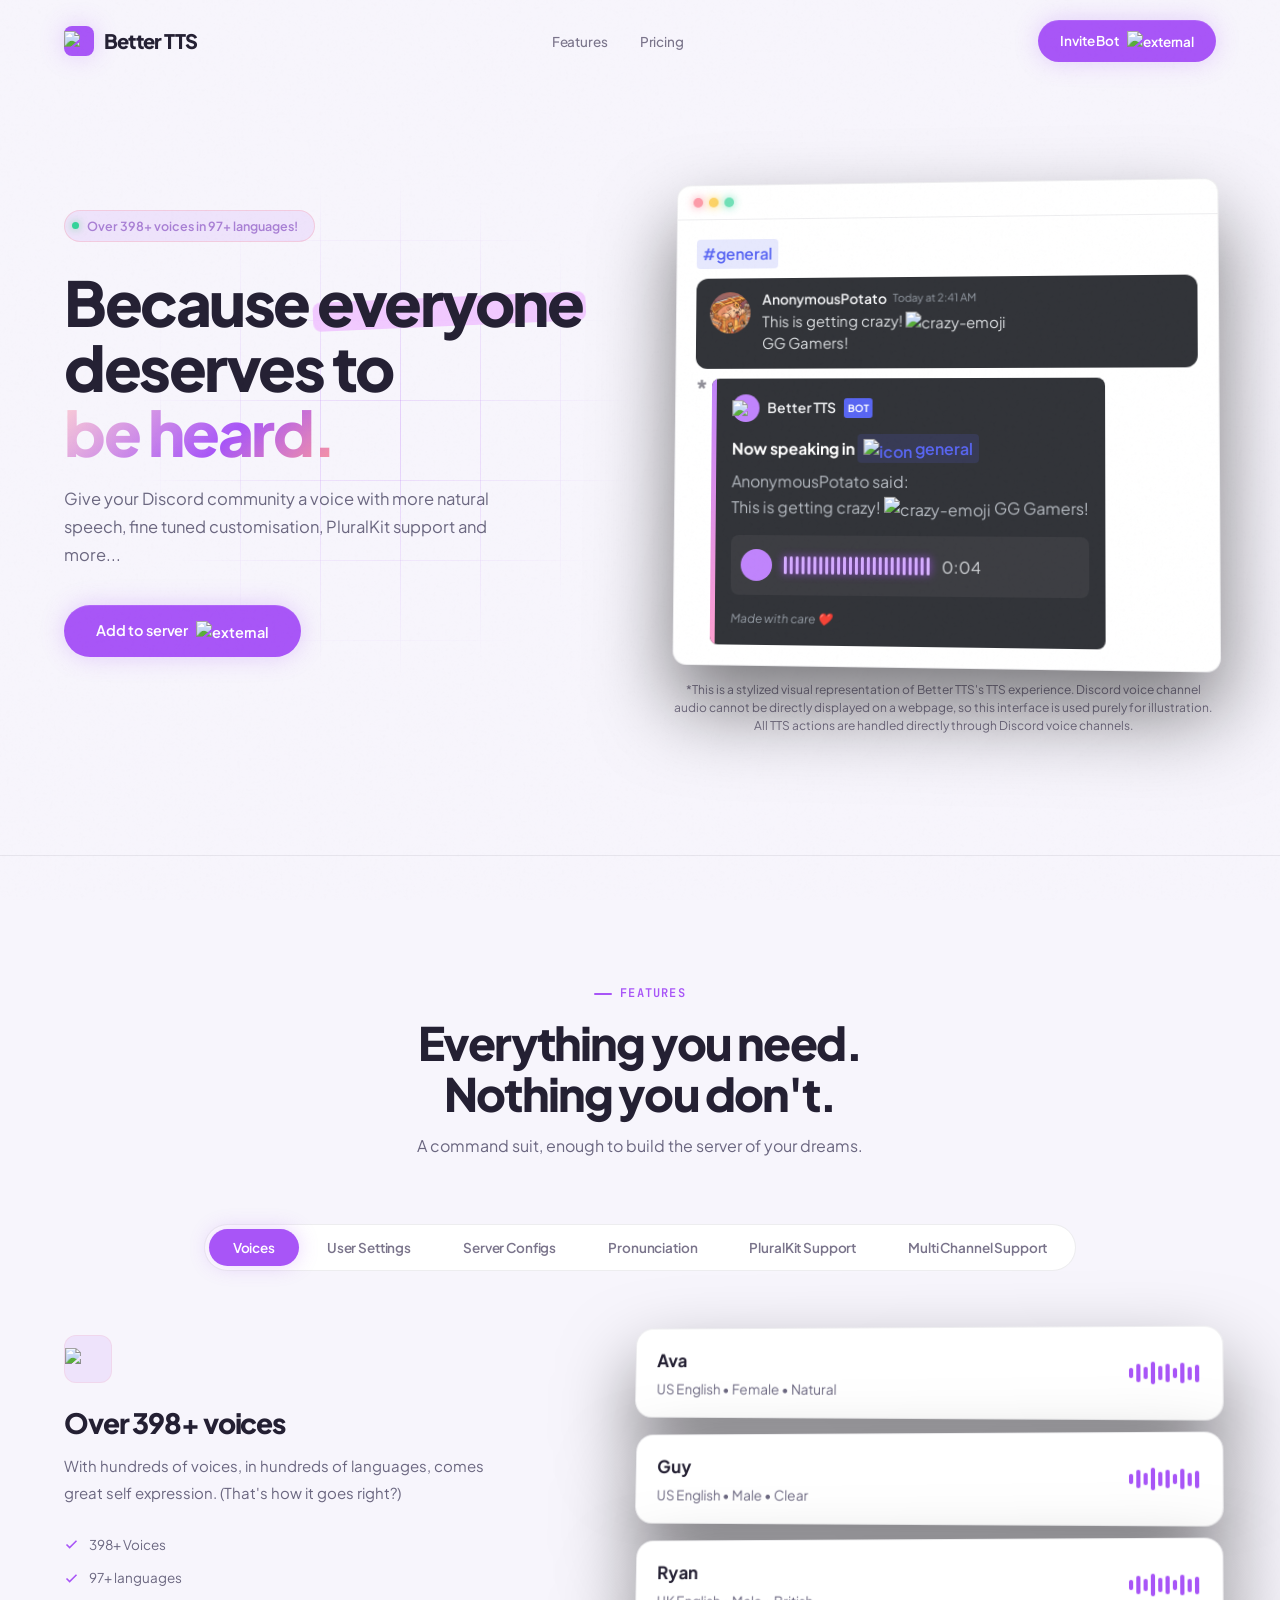
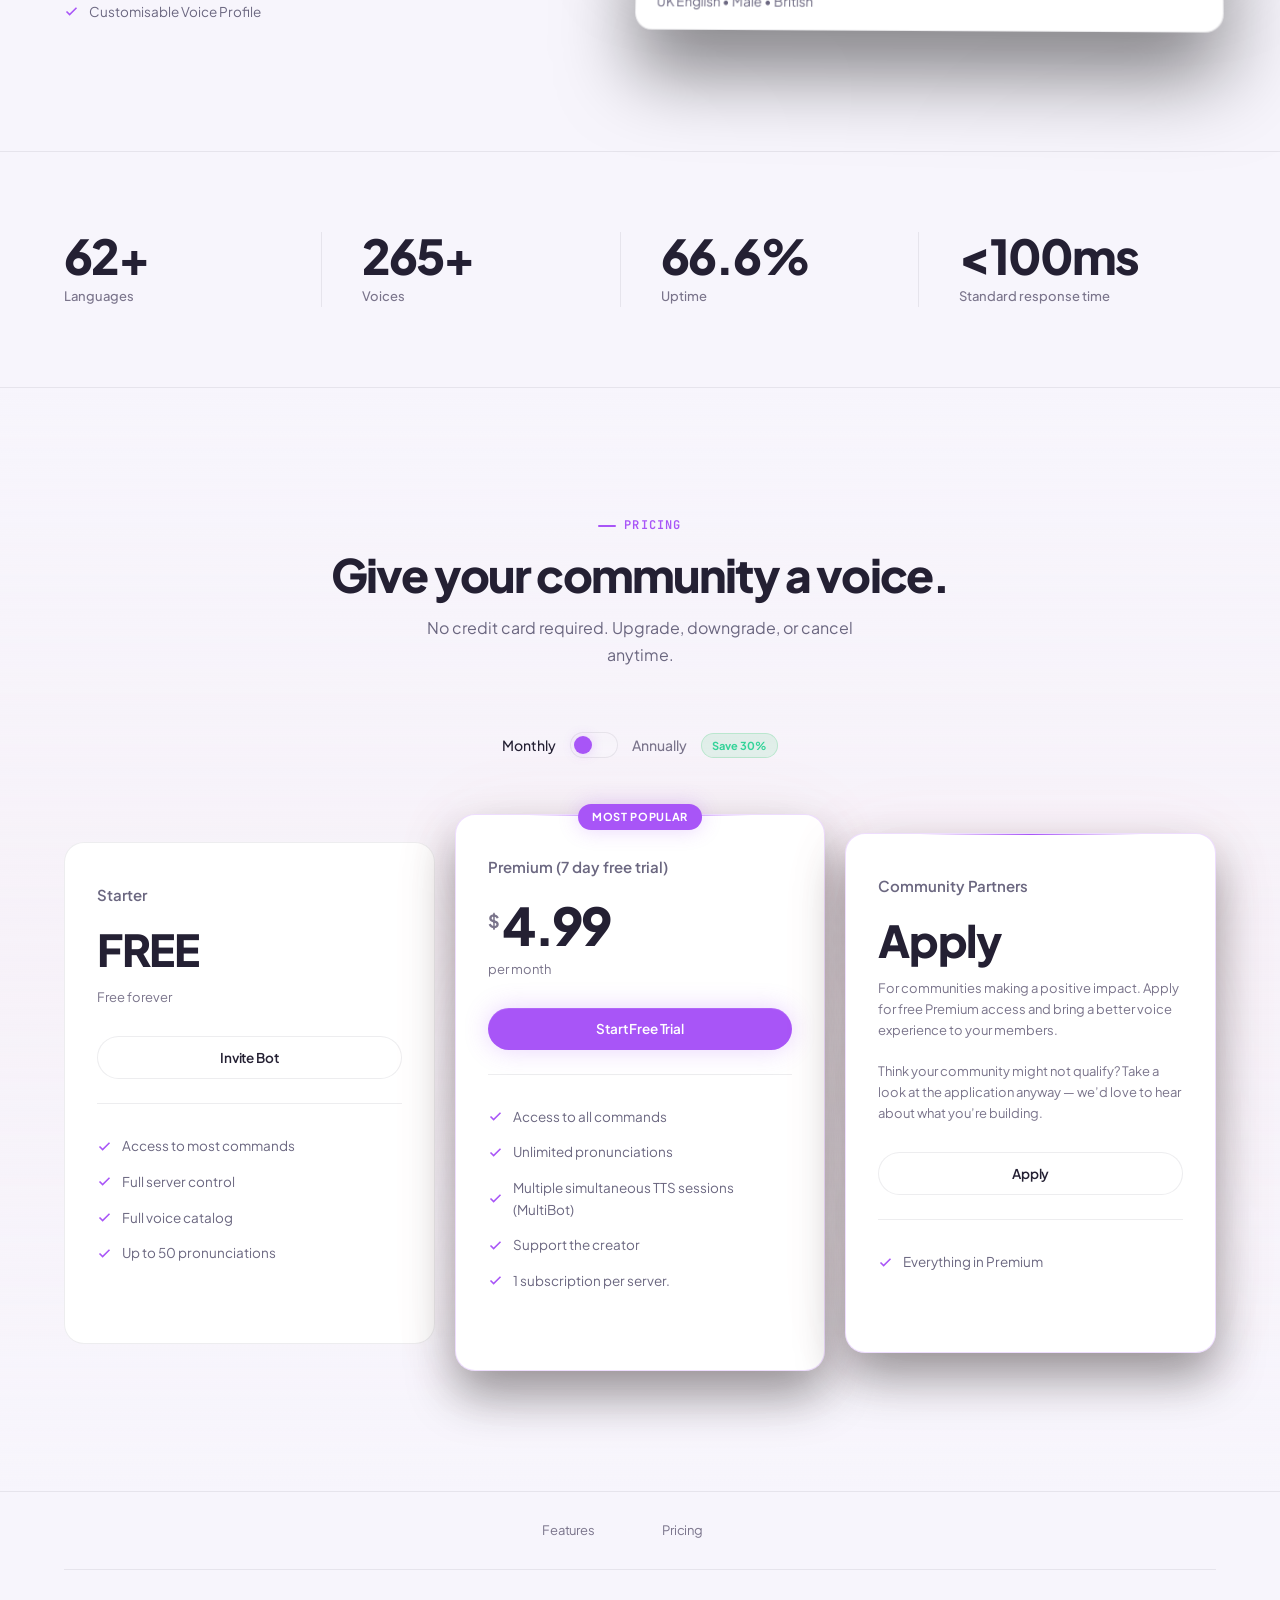
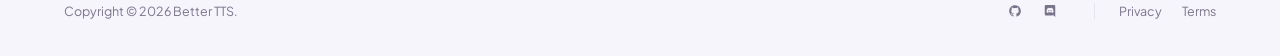
==== commit 8d686f14: "fixed typo in pro modal" ====
--- a/BetterTTS/index.html
+++ b/BetterTTS/index.html
@@ -736,7 +736,7 @@
                     <div class="setup-number">3</div>
                     <div class="setup-content">
                         <h3>Follow the instructions on the payment page</h3>
-                        <p>Once the purchase is done, active premium on your server by running.</p>
+                        <p>Once the purchase is done, activate premium on your server by running:</p>
                         <div class="setup-code">/activate-premium</div>
                     </div>
                 </div>
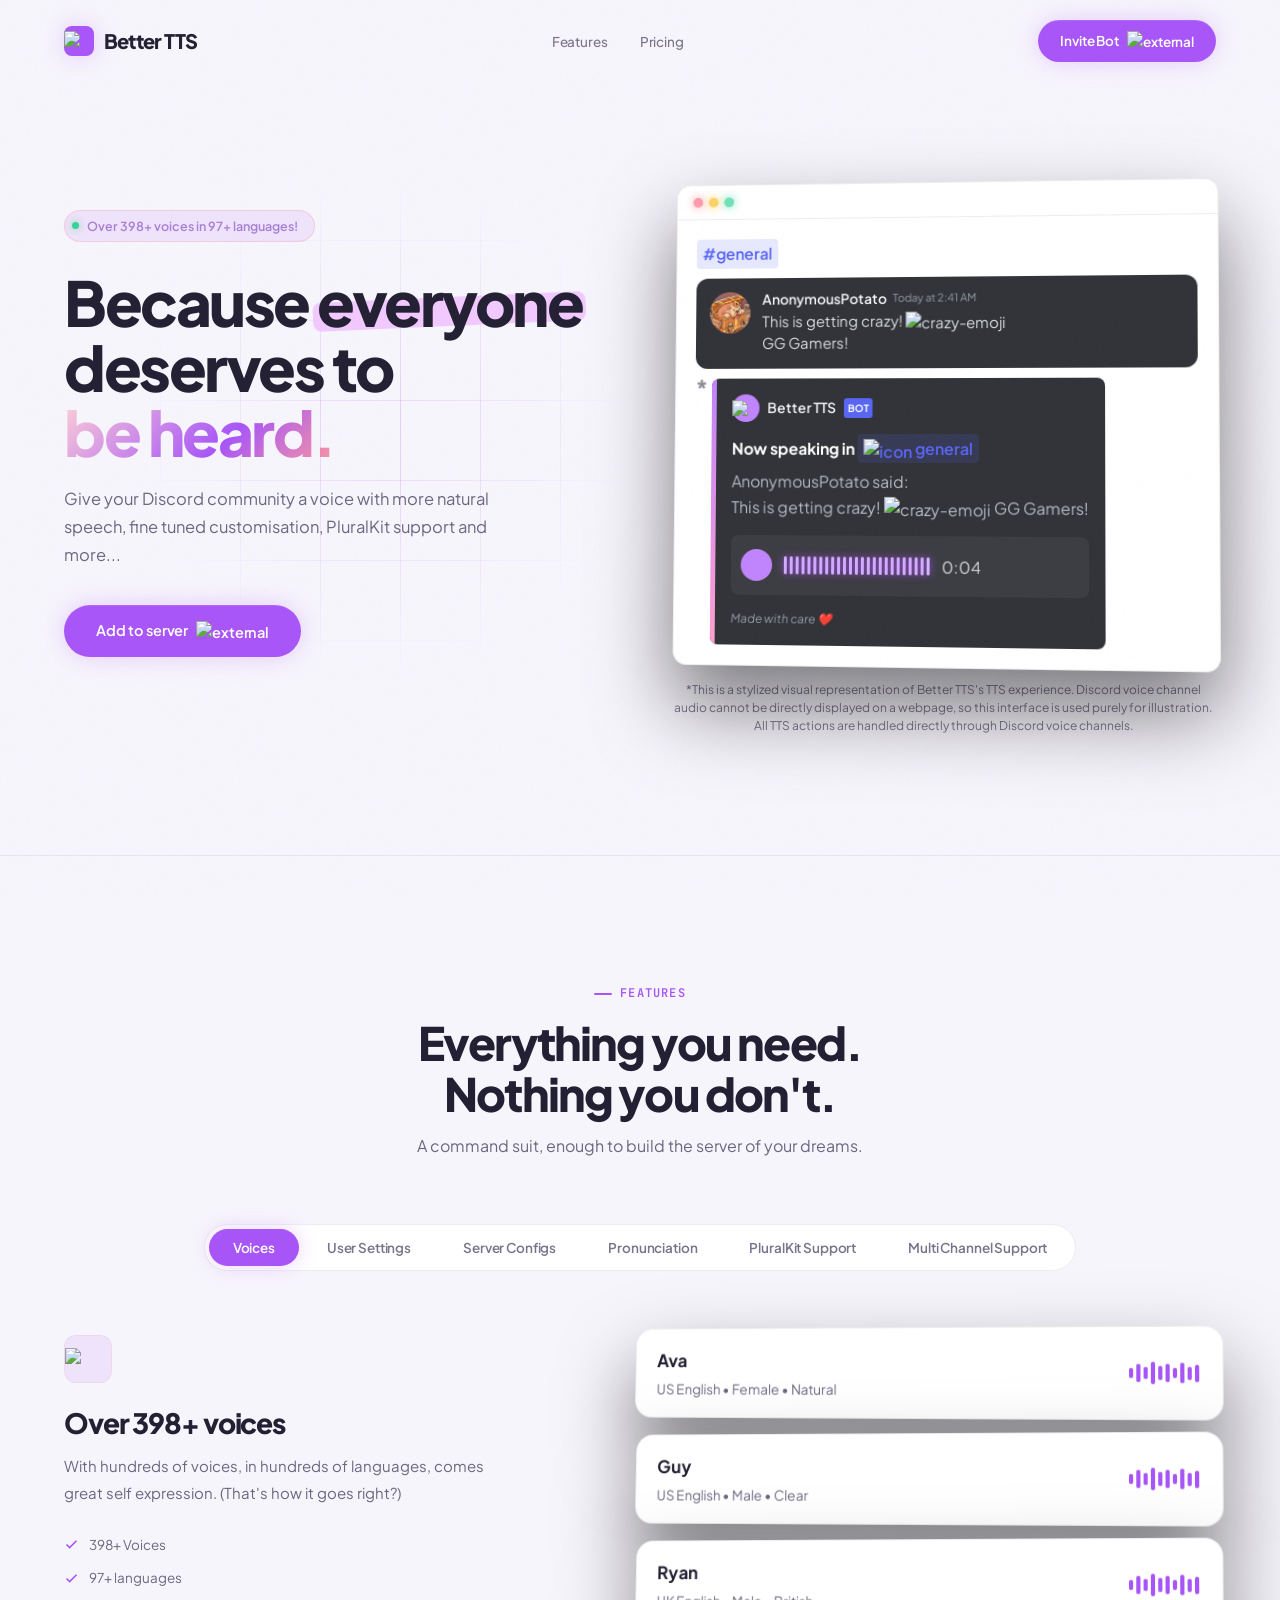
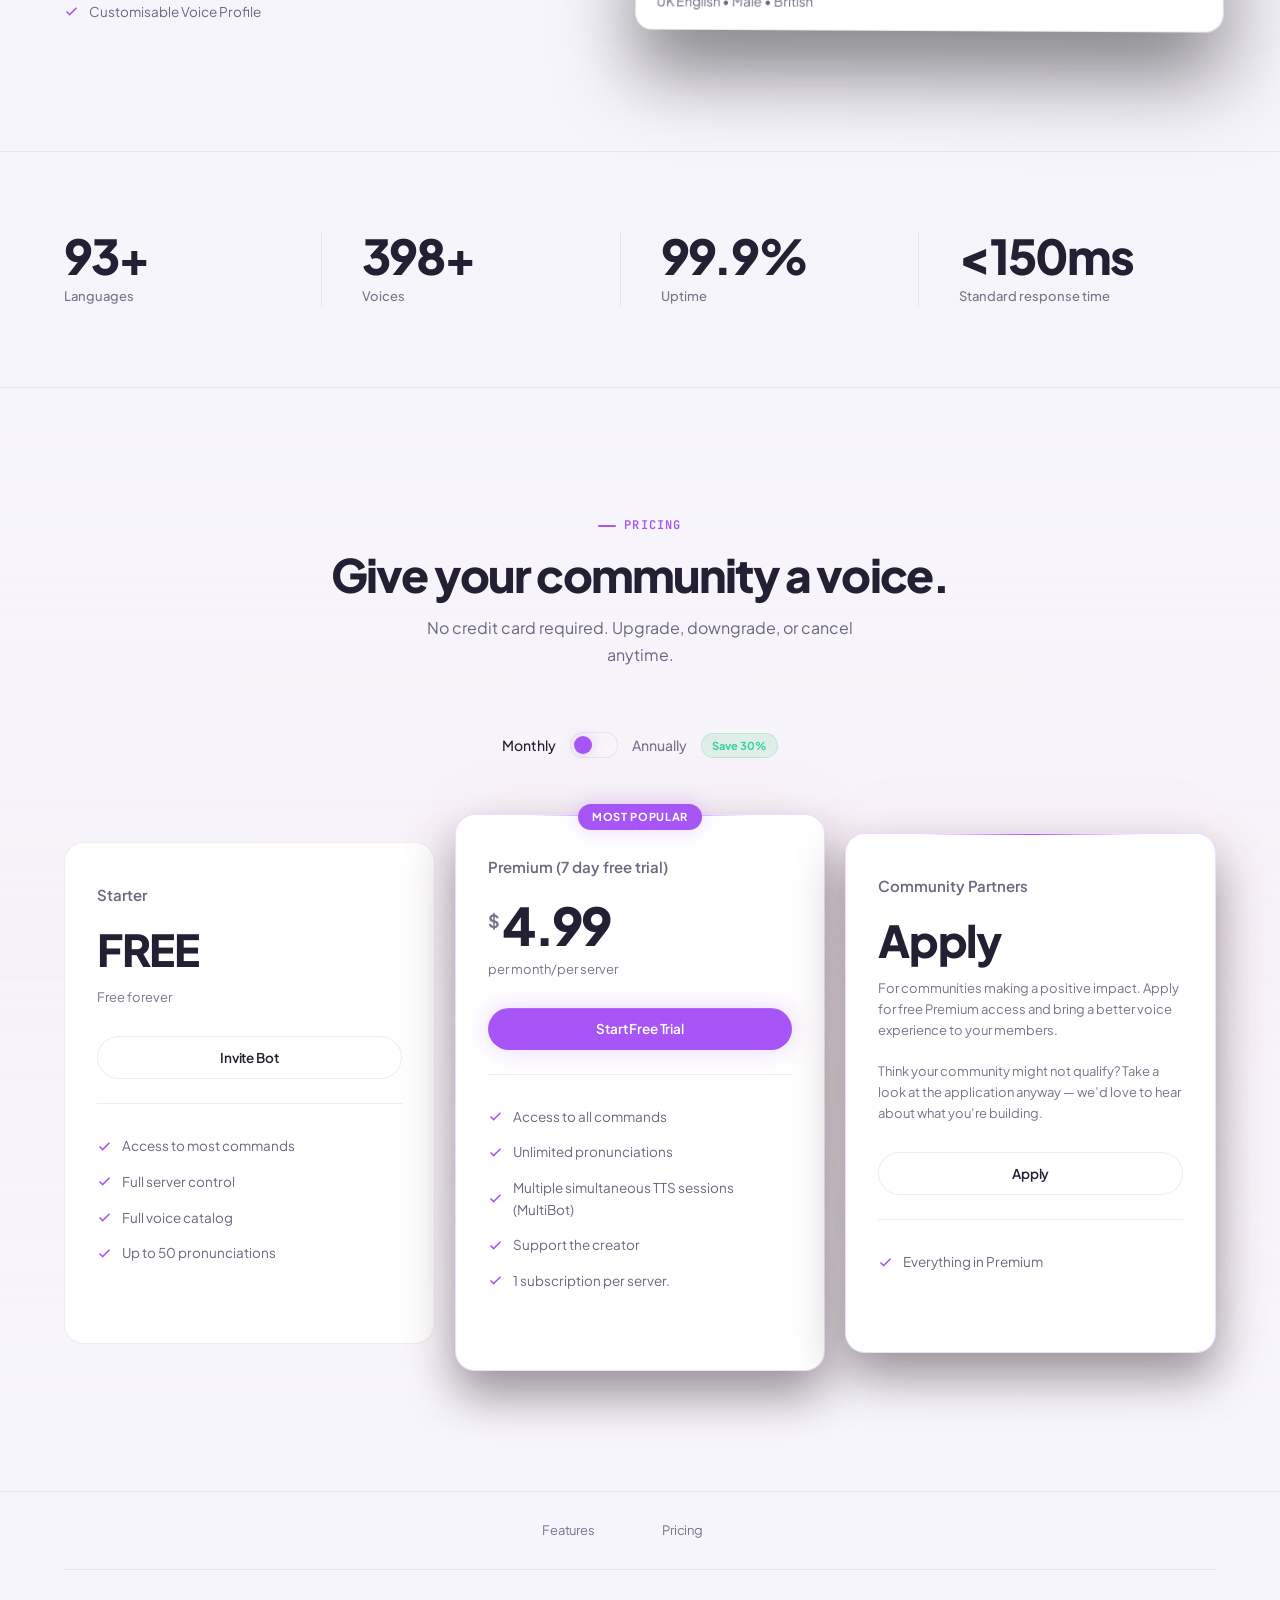
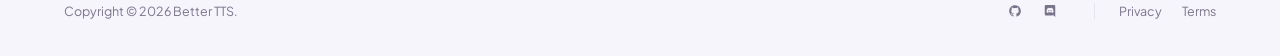
==== commit 689c71d8: "changed pro to "per month/per server"" ====
--- a/BetterTTS/index.html
+++ b/BetterTTS/index.html
@@ -639,7 +639,7 @@
                         <span class="pricing-currency">$</span>
                         <span class="pricing-value" data-monthly="4.99" data-annual="3.49">4.99</span>
                     </div>
-                    <div class="pricing-period" data-monthly="per month" data-annual-total="41.92">per month</div>
+                    <div class="pricing-period" data-monthly="per month/per server" data-annual-total="41.92">per month/per server</div>
                     <a class="btn btn-primary" onclick="document.getElementById('setupModal').classList.add('active'); return false;">Start Free Trial</a>
                     <div class="pricing-divider"></div>
                     <ul class="pricing-features">
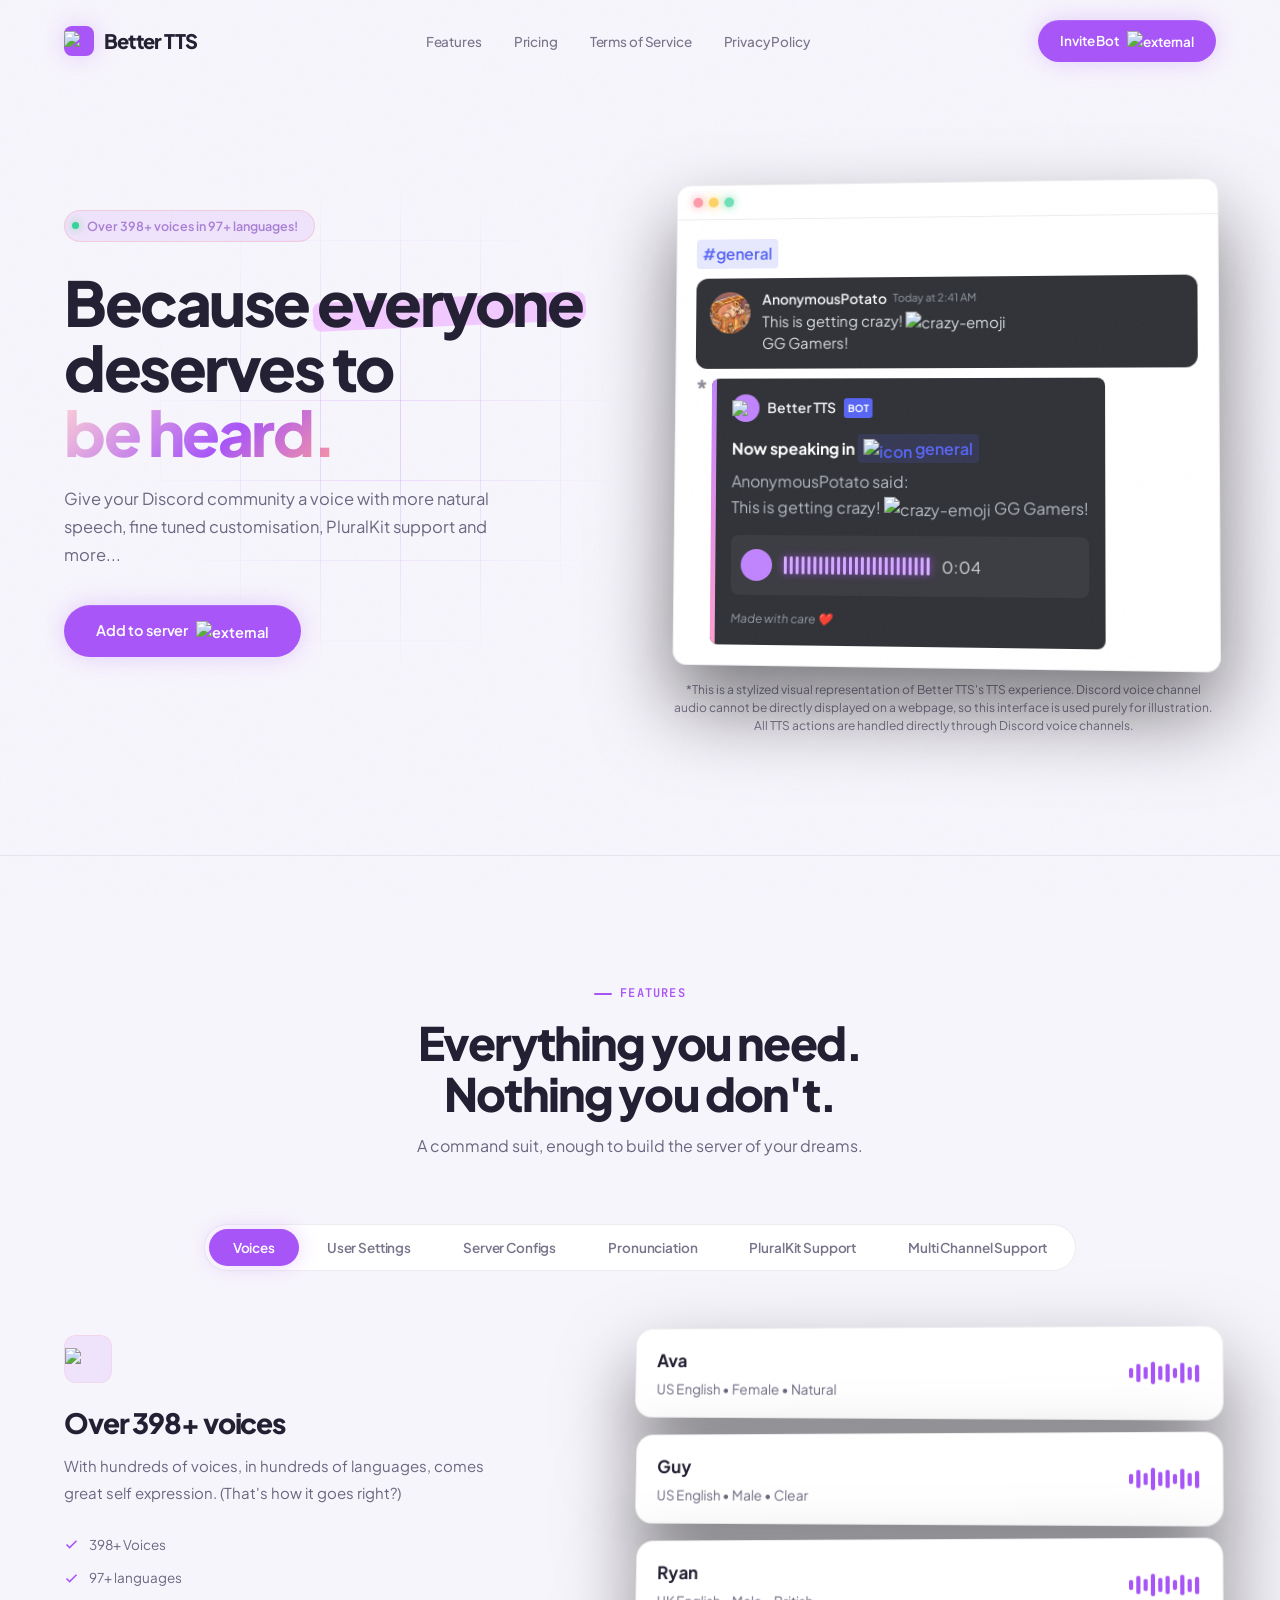
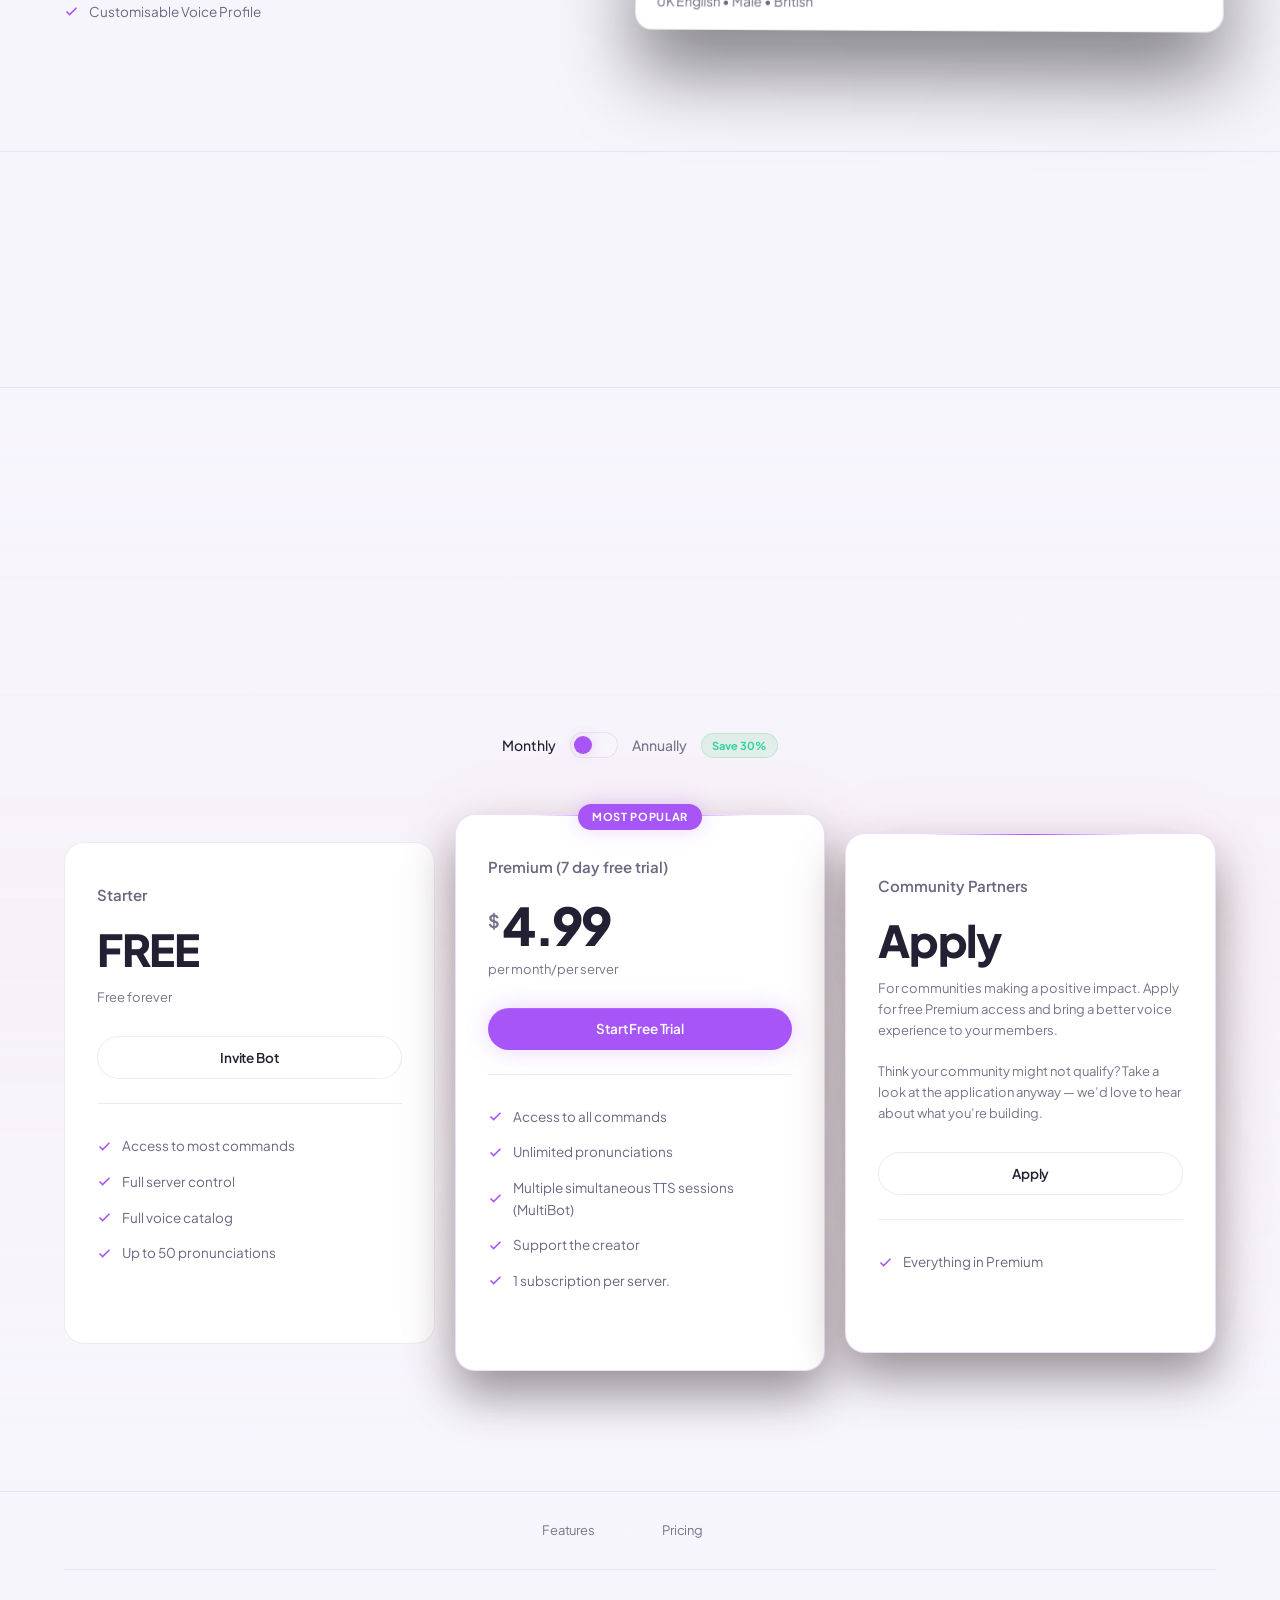
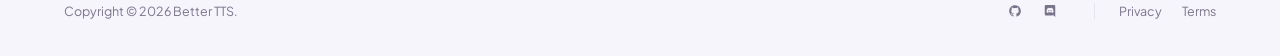
==== commit 1bf59ef3: "Privacy &Terms page added" ====
--- a/BetterTTS/index.html
+++ b/BetterTTS/index.html
@@ -30,6 +30,8 @@
             <ul class="nav-links" id="navLinks">
                 <li><a href="#features">Features</a></li>
                 <li><a href="#pricing">Pricing</a></li>
+                <li><a href="terms.html">Terms of Service</a></li>
+                <li><a href="privacy.html">Privacy Policy</a></li>
                 <!-- <li><a href="#" onclick="return false;">Docs</a></li> -->
                 <li class="nav-mobile-actions">
                     <!-- <a href="#" class="btn btn-ghost" onclick="return false;">Log in</a> -->
--- a/BetterTTS/templatemo-quantix-style.css
+++ b/BetterTTS/templatemo-quantix-style.css
@@ -20,9 +20,9 @@
 
             --accent: #A855F7;
             --accent-light: #a87fd4;
-            --accent-glow: rgba(168, 85, 247, 0.25);
+            --accent-glow: #a855f740;
             --accent-soft: rgba(169, 85, 247, 0.109);
-            --accent-border: rgba(168, 85, 247, 0.20);
+            --accent-border: #a855f733;
 
             --text-primary: #242033;
             --text-secondary: #6B6780;
@@ -1213,7 +1213,8 @@
             font-size: 12px;
             line-height: 1.8;
             color: var(--text-secondary);
-            overflow-x: auto;
+            /* overflow-x: auto; */
+
         }
 
         .code-block .c-key { color: var(--accent-light); }
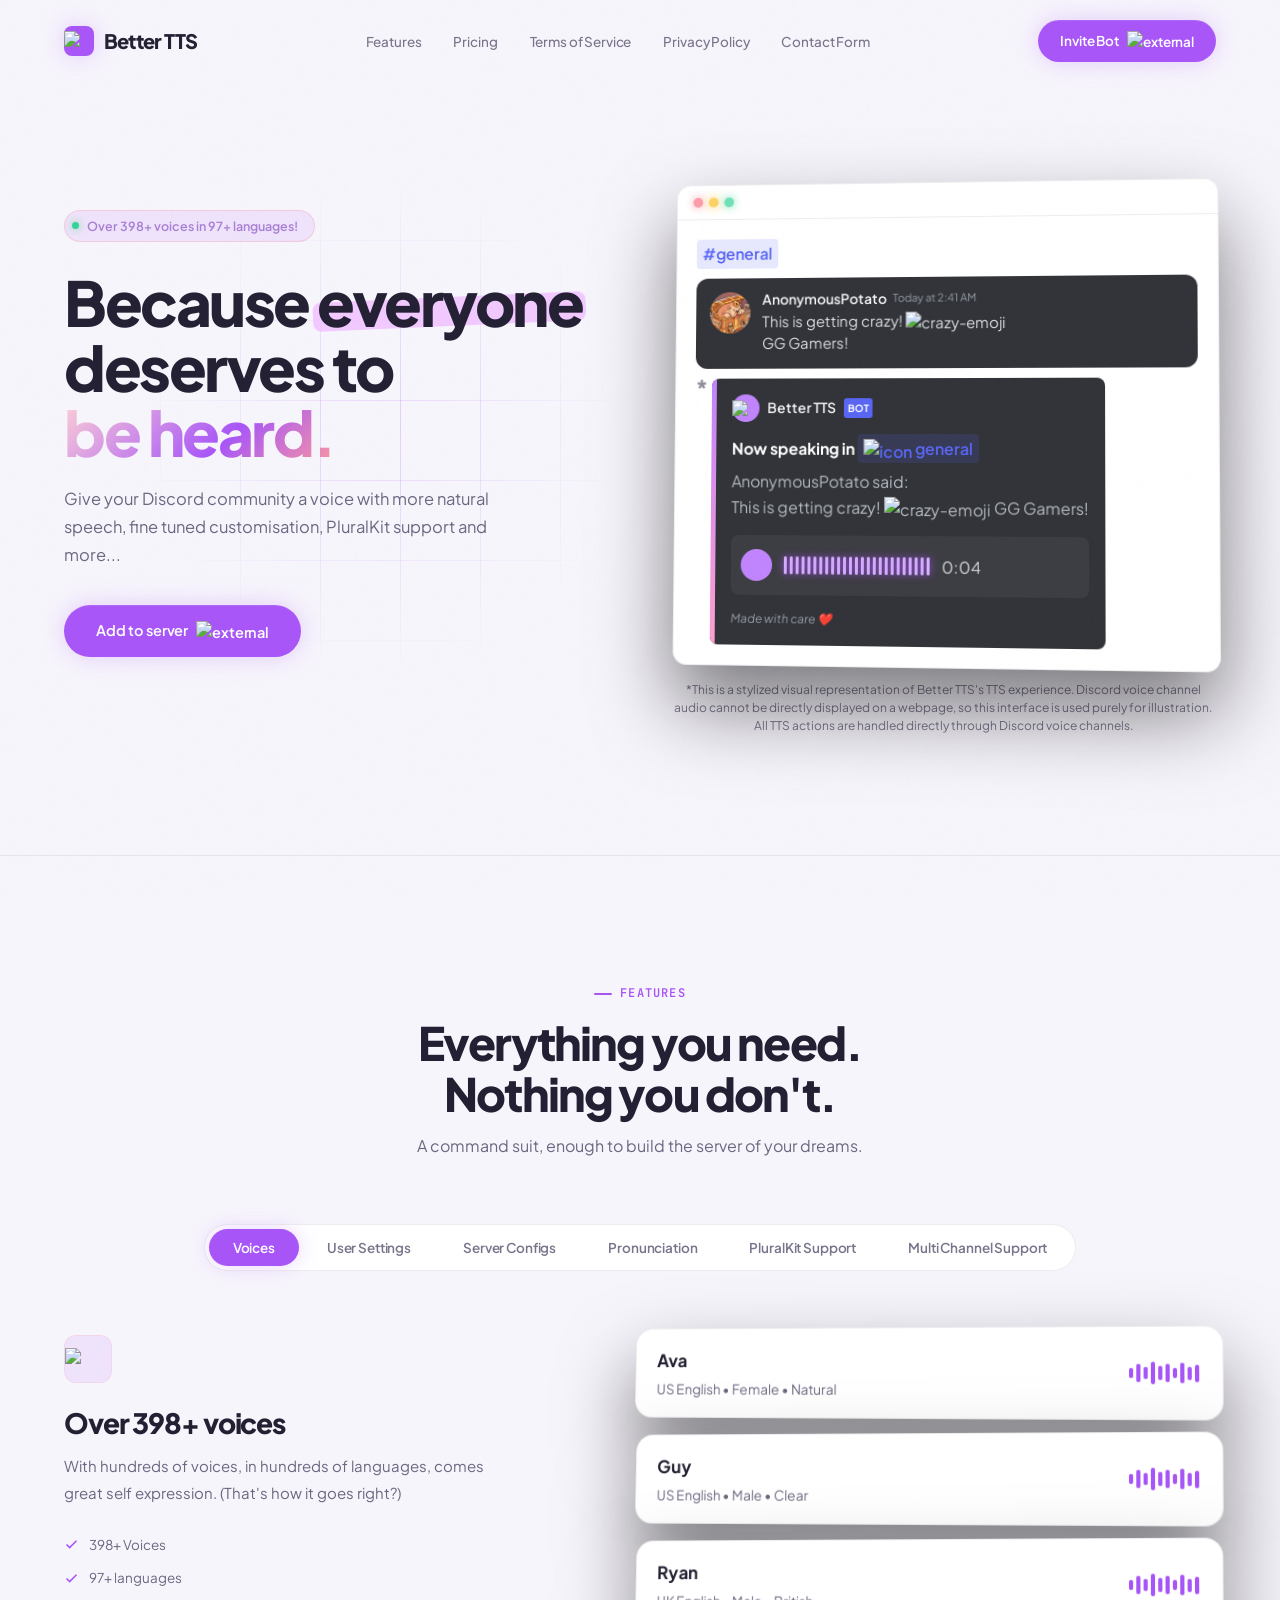
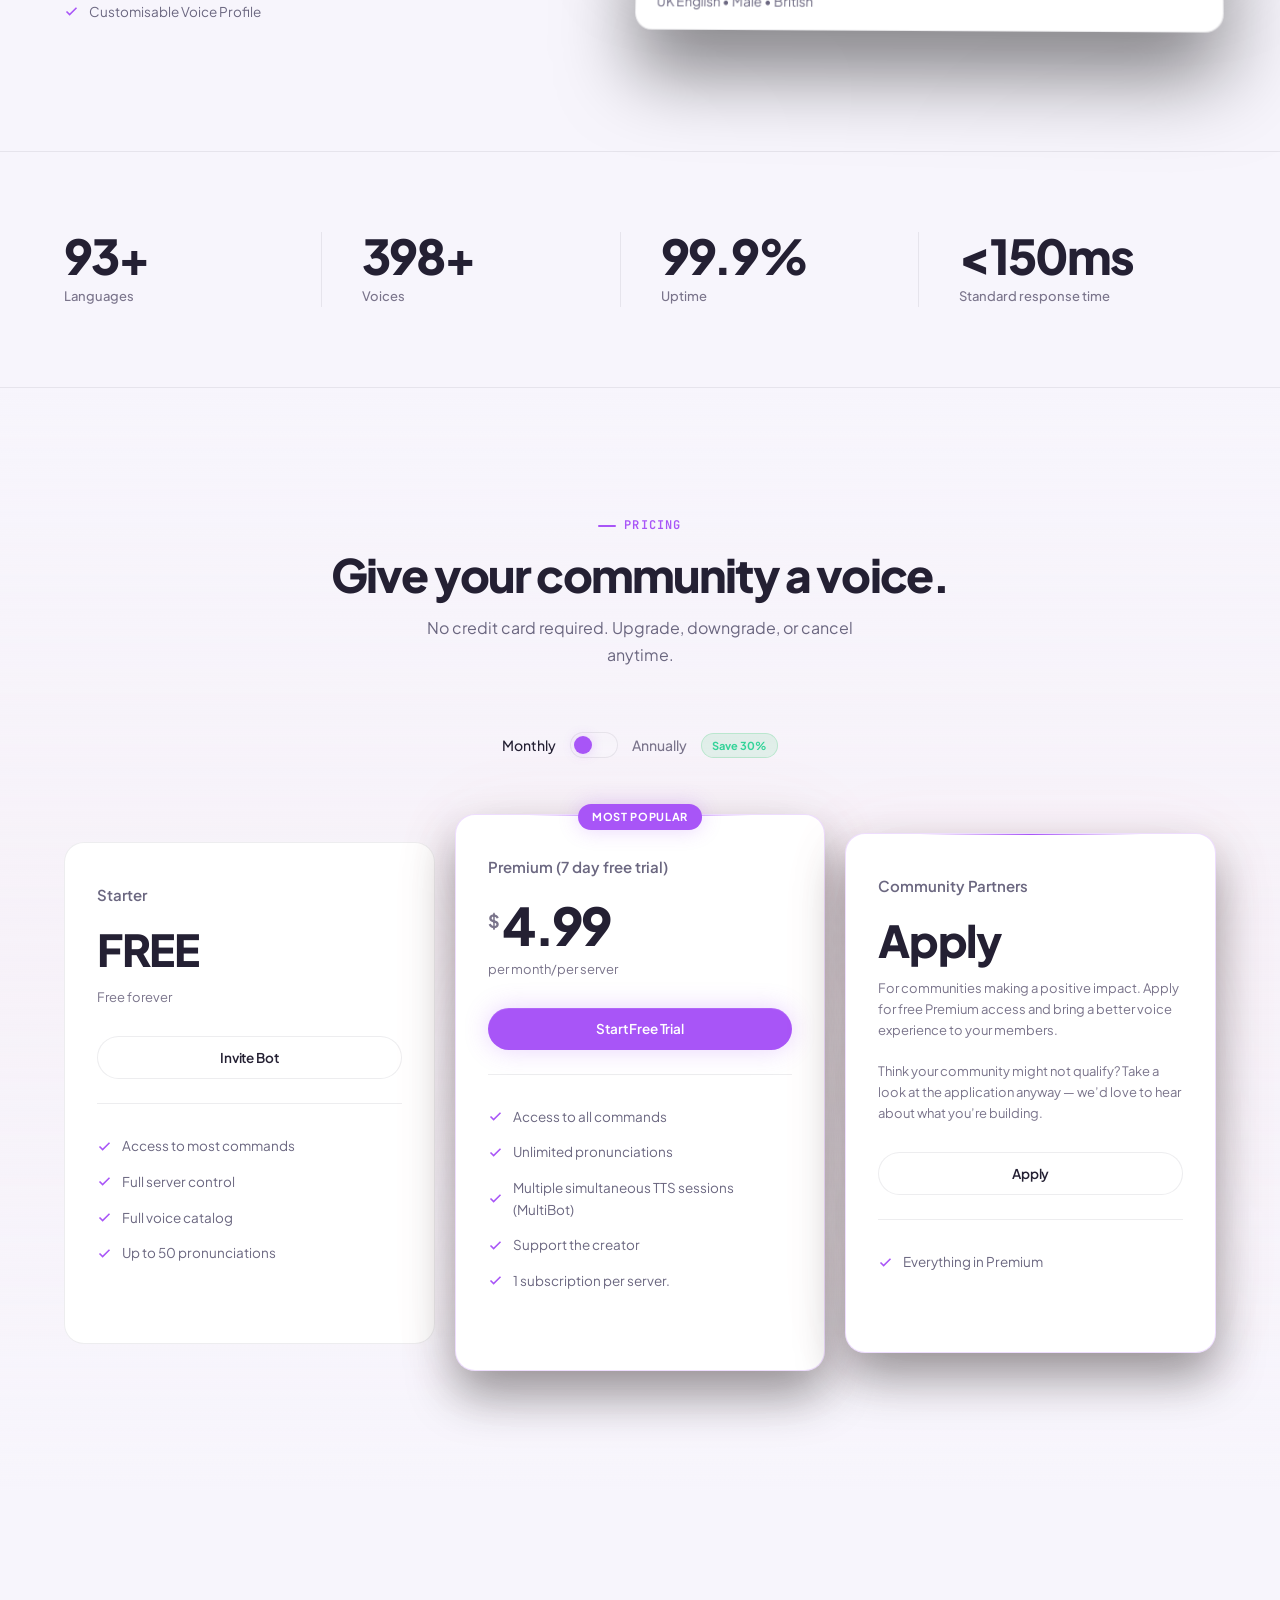
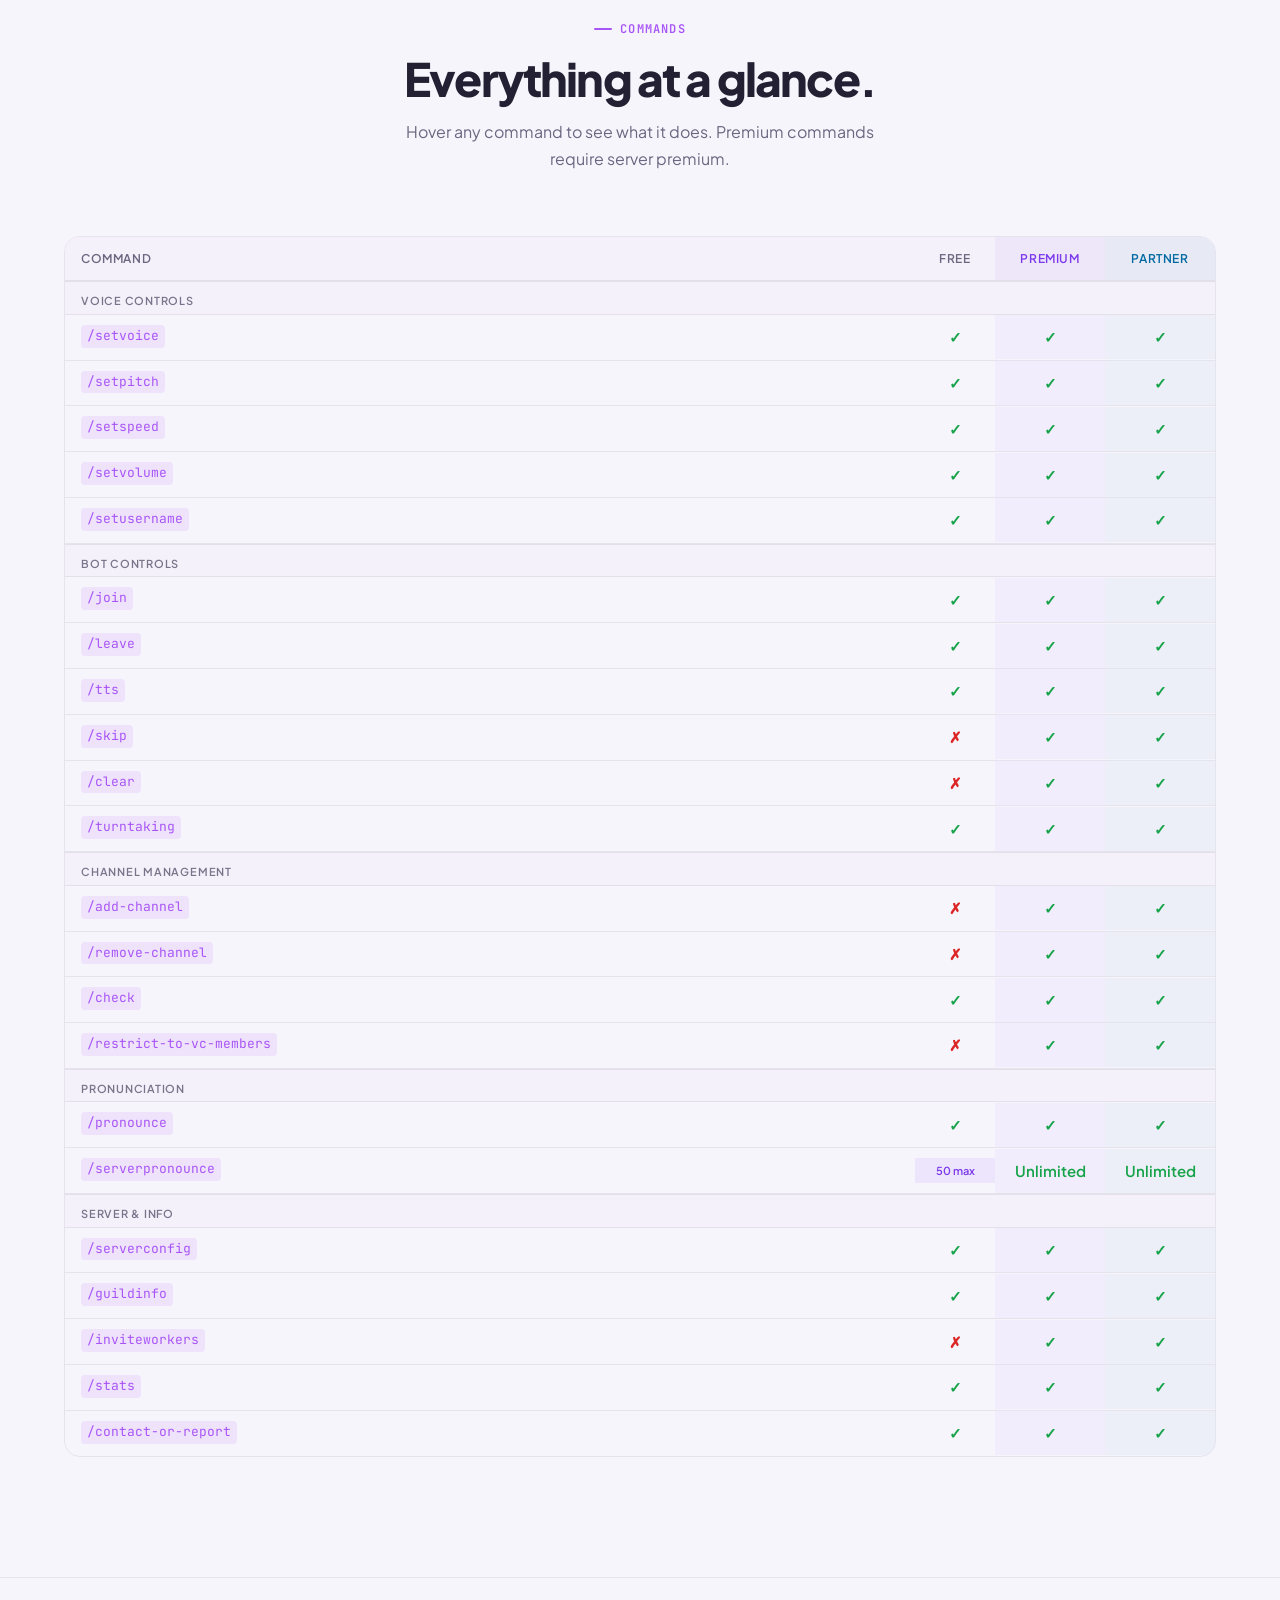
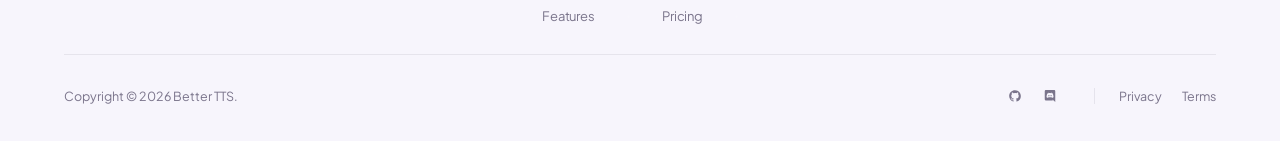
==== commit df368bed: "Added Command View" ====
--- a/BetterTTS/index.html
+++ b/BetterTTS/index.html
@@ -32,6 +32,7 @@
                 <li><a href="#pricing">Pricing</a></li>
                 <li><a href="terms.html">Terms of Service</a></li>
                 <li><a href="privacy.html">Privacy Policy</a></li>
+                <li><a href="https://forms.gle/tCJLr4hZxfWkB94C9">Contact Form</a></li>
                 <!-- <li><a href="#" onclick="return false;">Docs</a></li> -->
                 <li class="nav-mobile-actions">
                     <!-- <a href="#" class="btn btn-ghost" onclick="return false;">Log in</a> -->
@@ -746,7 +747,57 @@
             </div>
         </div>
     </div>
-
+    <!-- COMMAND TABLE -->
+    <section class="section" id="commands">
+        <div class="container">
+            <div class="section-header fade-up">
+                <p class="section-label">Commands</p>
+                <h2 class="section-title">Everything at a glance.</h2>
+                <p class="section-desc">Hover any command to see what it does. Premium commands require server premium.</p>
+            </div>
+
+            <div class="command-table fade-up">
+                <div class="cmd-plan-header">
+                    <div class="cmd-col-name">Command</div>
+                    <div class="cmd-col-plan">Free</div>
+                    <div class="cmd-col-plan premium">Premium</div>
+                    <div class="cmd-col-plan partner">Partner</div>
+                </div>
+
+                <div class="cmd-section-label">Voice controls</div>
+                <div class="cmd-row"><div class="cmd-name-cell"><code>/setvoice</code><span class="cmd-desc">Set your personal TTS voice.</span></div><div class="cmd-cell">✓</div><div class="cmd-cell premium">✓</div><div class="cmd-cell partner">✓</div></div>
+                <div class="cmd-row"><div class="cmd-name-cell"><code>/setpitch</code><span class="cmd-desc">Set the pitch of your TTS voice.</span></div><div class="cmd-cell">✓</div><div class="cmd-cell premium">✓</div><div class="cmd-cell partner">✓</div></div>
+                <div class="cmd-row"><div class="cmd-name-cell"><code>/setspeed</code><span class="cmd-desc">Set the speed of your TTS voice.</span></div><div class="cmd-cell">✓</div><div class="cmd-cell premium">✓</div><div class="cmd-cell partner">✓</div></div>
+                <div class="cmd-row"><div class="cmd-name-cell"><code>/setvolume</code><span class="cmd-desc">Set the volume of your TTS voice.</span></div><div class="cmd-cell">✓</div><div class="cmd-cell premium">✓</div><div class="cmd-cell partner">✓</div></div>
+                <div class="cmd-row"><div class="cmd-name-cell"><code>/setusername</code><span class="cmd-desc">Set the name TTS uses when reading your messages. Server-specific.</span></div><div class="cmd-cell">✓</div><div class="cmd-cell premium">✓</div><div class="cmd-cell partner">✓</div></div>
+
+                <div class="cmd-section-label">Bot controls</div>
+                <div class="cmd-row"><div class="cmd-name-cell"><code>/join</code><span class="cmd-desc">Make the TTS bot join your voice channel.</span></div><div class="cmd-cell">✓</div><div class="cmd-cell premium">✓</div><div class="cmd-cell partner">✓</div></div>
+                <div class="cmd-row"><div class="cmd-name-cell"><code>/leave</code><span class="cmd-desc">Make the TTS bot leave your voice channel.</span></div><div class="cmd-cell">✓</div><div class="cmd-cell premium">✓</div><div class="cmd-cell partner">✓</div></div>
+                <div class="cmd-row"><div class="cmd-name-cell"><code>/tts</code><span class="cmd-desc">Send a one-time TTS message in your current voice channel.</span></div><div class="cmd-cell">✓</div><div class="cmd-cell premium">✓</div><div class="cmd-cell partner">✓</div></div>
+                <div class="cmd-row"><div class="cmd-name-cell"><code>/skip</code><span class="cmd-desc">Skip to the next message in the queue.</span></div><div class="cmd-cell cross">✗</div><div class="cmd-cell premium">✓</div><div class="cmd-cell partner">✓</div></div>
+                <div class="cmd-row"><div class="cmd-name-cell"><code>/clear</code><span class="cmd-desc">Clear the TTS message queue.</span></div><div class="cmd-cell cross">✗</div><div class="cmd-cell premium">✓</div><div class="cmd-cell partner">✓</div></div>
+                <div class="cmd-row"><div class="cmd-name-cell"><code>/turntaking</code><span class="cmd-desc">Toggle whether the bot waits for a quiet moment before speaking.</span></div><div class="cmd-cell">✓</div><div class="cmd-cell premium">✓</div><div class="cmd-cell partner">✓</div></div>
+
+                <div class="cmd-section-label">Channel management</div>
+                <div class="cmd-row"><div class="cmd-name-cell"><code>/add-channel</code><span class="cmd-desc">Add this channel to be monitored by the TTS bot in your voice call.</span></div><div class="cmd-cell cross">✗</div><div class="cmd-cell premium">✓</div><div class="cmd-cell partner">✓</div></div>
+                <div class="cmd-row"><div class="cmd-name-cell"><code>/remove-channel</code><span class="cmd-desc">Stop monitoring this channel with the TTS bot.</span></div><div class="cmd-cell cross">✗</div><div class="cmd-cell premium">✓</div><div class="cmd-cell partner">✓</div></div>
+                <div class="cmd-row"><div class="cmd-name-cell"><code>/check</code><span class="cmd-desc">Check if this text channel is being monitored by a TTS bot.</span></div><div class="cmd-cell">✓</div><div class="cmd-cell premium">✓</div><div class="cmd-cell partner">✓</div></div>
+                <div class="cmd-row"><div class="cmd-name-cell"><code>/restrict-to-vc-members</code><span class="cmd-desc">Read messages from everyone, or only from members in your voice channel.</span></div><div class="cmd-cell cross">✗</div><div class="cmd-cell premium">✓</div><div class="cmd-cell partner">✓</div></div>
+
+                <div class="cmd-section-label">Pronunciation</div>
+                <div class="cmd-row"><div class="cmd-name-cell"><code>/pronounce</code><span class="cmd-desc">Manage your personal pronunciation overrides.</span></div><div class="cmd-cell">✓</div><div class="cmd-cell premium">✓</div><div class="cmd-cell partner">✓</div></div>
+                <div class="cmd-row"><div class="cmd-name-cell"><code>/serverpronounce</code><span class="cmd-desc">Manage the server's pronunciation overrides.</span></div><div class="cmd-cell limit">50 max</div><div class="cmd-cell premium">Unlimited</div><div class="cmd-cell partner">Unlimited</div></div>
+
+                <div class="cmd-section-label">Server & info</div>
+                <div class="cmd-row"><div class="cmd-name-cell"><code>/serverconfig</code><span class="cmd-desc">Configure server-wide TTS bot settings.</span></div><div class="cmd-cell">✓</div><div class="cmd-cell premium">✓</div><div class="cmd-cell partner">✓</div></div>
+                <div class="cmd-row"><div class="cmd-name-cell"><code>/guildinfo</code><span class="cmd-desc">View this server's configuration and premium status.</span></div><div class="cmd-cell">✓</div><div class="cmd-cell premium">✓</div><div class="cmd-cell partner">✓</div></div>
+                <div class="cmd-row"><div class="cmd-name-cell"><code>/inviteworkers</code><span class="cmd-desc">Show a list of TTS worker bots and whether they're in your server.</span></div><div class="cmd-cell cross">✗</div><div class="cmd-cell premium">✓</div><div class="cmd-cell partner">✓</div></div>
+                <div class="cmd-row"><div class="cmd-name-cell"><code>/stats</code><span class="cmd-desc">Show bot stats: CPU, RAM, latency, uptime, and more.</span></div><div class="cmd-cell">✓</div><div class="cmd-cell premium">✓</div><div class="cmd-cell partner">✓</div></div>
+                <div class="cmd-row"><div class="cmd-name-cell"><code>/contact-or-report</code><span class="cmd-desc">Get a form to submit an issue, question, or contact the bot owner.</span></div><div class="cmd-cell">✓</div><div class="cmd-cell premium">✓</div><div class="cmd-cell partner">✓</div></div>
+            </div>
+        </div>
+    </section>
     <!-- FOOTER -->
     <footer class="footer">
         <div class="container">
@@ -769,8 +820,8 @@
                     </div>
                     <span class="separator"></span>
                     <div class="footer-legal">
-                        <a href="#" onclick="return false;">Privacy</a>
-                        <a href="#" onclick="return false;">Terms</a>
+                        <a href="privacy.html">Privacy</a>
+                        <a href="terms.html">Terms</a>
                     </div>
                 </div>
             </div>
--- a/BetterTTS/some_more_css.css
+++ b/BetterTTS/some_more_css.css
@@ -316,4 +316,138 @@
     border: 1px solid var(--border-subtle);
     font-family: 'JetBrains Mono', monospace;
     color: var(--accent);
+}
+
+/* COMMAND TABLE */
+.command-table {
+    border: 1px solid var(--border-subtle);
+    border-radius: var(--radius);
+    overflow: hidden;
+    font-family: 'Plus Jakarta Sans', sans-serif;
+}
+
+.cmd-plan-header {
+    display: grid;
+    grid-template-columns: 1fr 80px 110px 110px;
+    background: var(--surface-2);
+    border-bottom: 1px solid var(--border-subtle);
+}
+
+.cmd-col-name {
+    padding: 12px 16px;
+    font-size: 12px;
+    font-weight: 600;
+    color: var(--text-secondary);
+    text-transform: uppercase;
+    letter-spacing: 0.05em;
+}
+
+.cmd-col-plan {
+    padding: 12px 8px;
+    font-size: 12px;
+    font-weight: 600;
+    color: var(--text-secondary);
+    text-align: center;
+    text-transform: uppercase;
+    letter-spacing: 0.05em;
+}
+
+.cmd-col-plan.premium {
+    color: #7c3aed;
+    background: rgba(124, 58, 237, 0.06);
+}
+
+.cmd-col-plan.partner {
+    color: #0369a1;
+    background: rgba(3, 105, 161, 0.06);
+}
+
+.cmd-section-label {
+    padding: 10px 16px 4px;
+    font-size: 11px;
+    font-weight: 600;
+    color: var(--text-muted);
+    text-transform: uppercase;
+    letter-spacing: 0.07em;
+    background: var(--surface-2);
+    border-top: 1px solid var(--border-subtle);
+    border-bottom: 1px solid var(--border-subtle);
+}
+
+.cmd-row {
+    display: grid;
+    grid-template-columns: 1fr 80px 110px 110px;
+    border-bottom: 1px solid var(--border-subtle);
+    transition: background 0.15s ease;
+    align-items: center;
+}
+
+.cmd-row:last-child {
+    border-bottom: none;
+}
+
+.cmd-row:hover {
+    background: var(--surface-2);
+}
+
+.cmd-name-cell {
+    padding: 10px 16px;
+    display: flex;
+    flex-direction: column;
+    gap: 2px;
+}
+
+.cmd-name-cell code {
+    font-family: 'JetBrains Mono', monospace;
+    font-size: 13px;
+    color: var(--accent);
+    background: var(--accent-soft);
+    padding: 1px 6px;
+    border-radius: 4px;
+    width: fit-content;
+}
+
+.cmd-desc {
+    font-size: 12px;
+    color: var(--text-muted);
+    line-height: 1.4;
+    max-height: 0;
+    overflow: hidden;
+    opacity: 0;
+    transition: max-height 0.2s ease, opacity 0.2s ease;
+}
+
+.cmd-row:hover .cmd-desc {
+    max-height: 60px;
+    opacity: 1;
+}
+
+.cmd-cell {
+    text-align: center;
+    padding: 10px 8px;
+    font-size: 15px;
+    color: #16a34a;
+    font-weight: 600;
+}
+
+.cmd-cell.premium {
+    background: rgba(124, 58, 237, 0.04);
+    color: #16a34a;
+}
+
+.cmd-cell.partner {
+    background: rgba(3, 105, 161, 0.04);
+    color: #16a34a;
+}
+
+.cmd-cell.cross {
+    color: #dc2626;
+}
+
+.cmd-cell.limit {
+    font-size: 11px;
+    font-weight: 600;
+    color: #7c3aed;
+    background: rgba(124, 58, 237, 0.08);
+    padding: 4px 8px;
 }
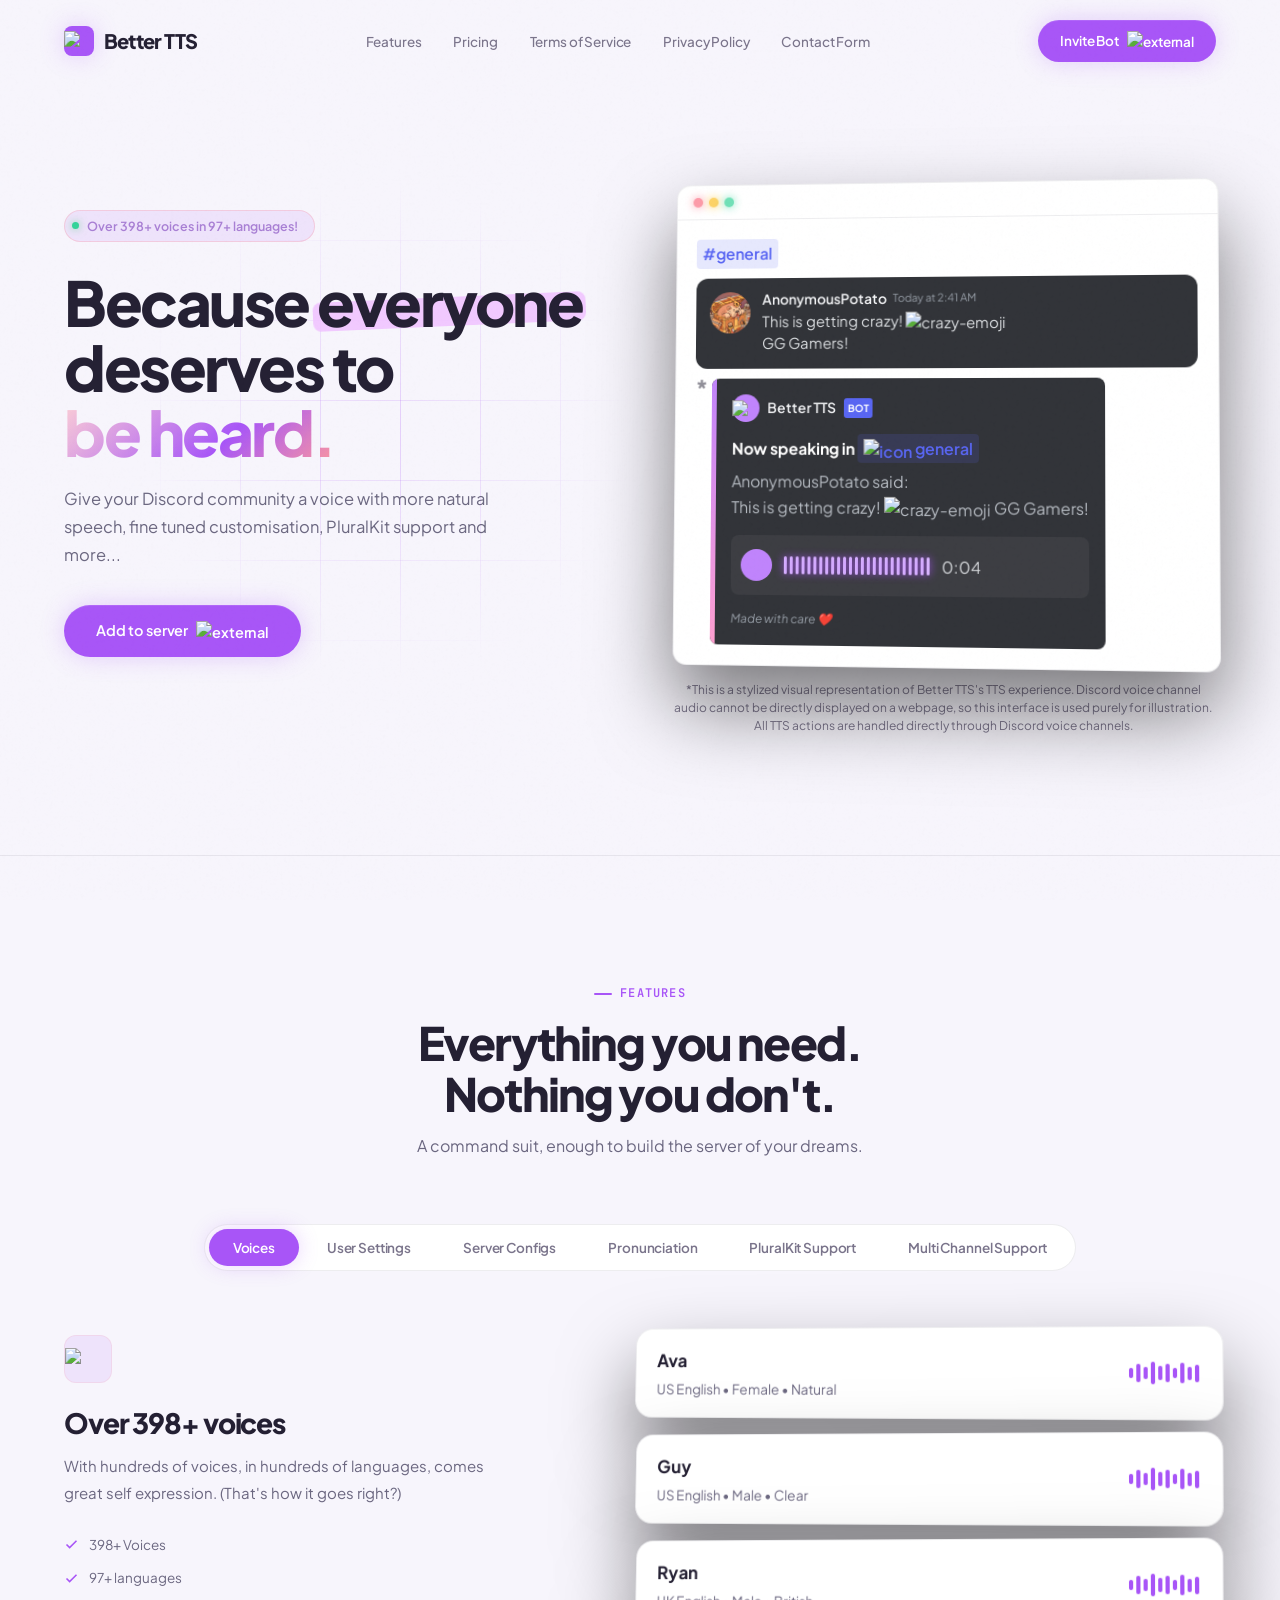
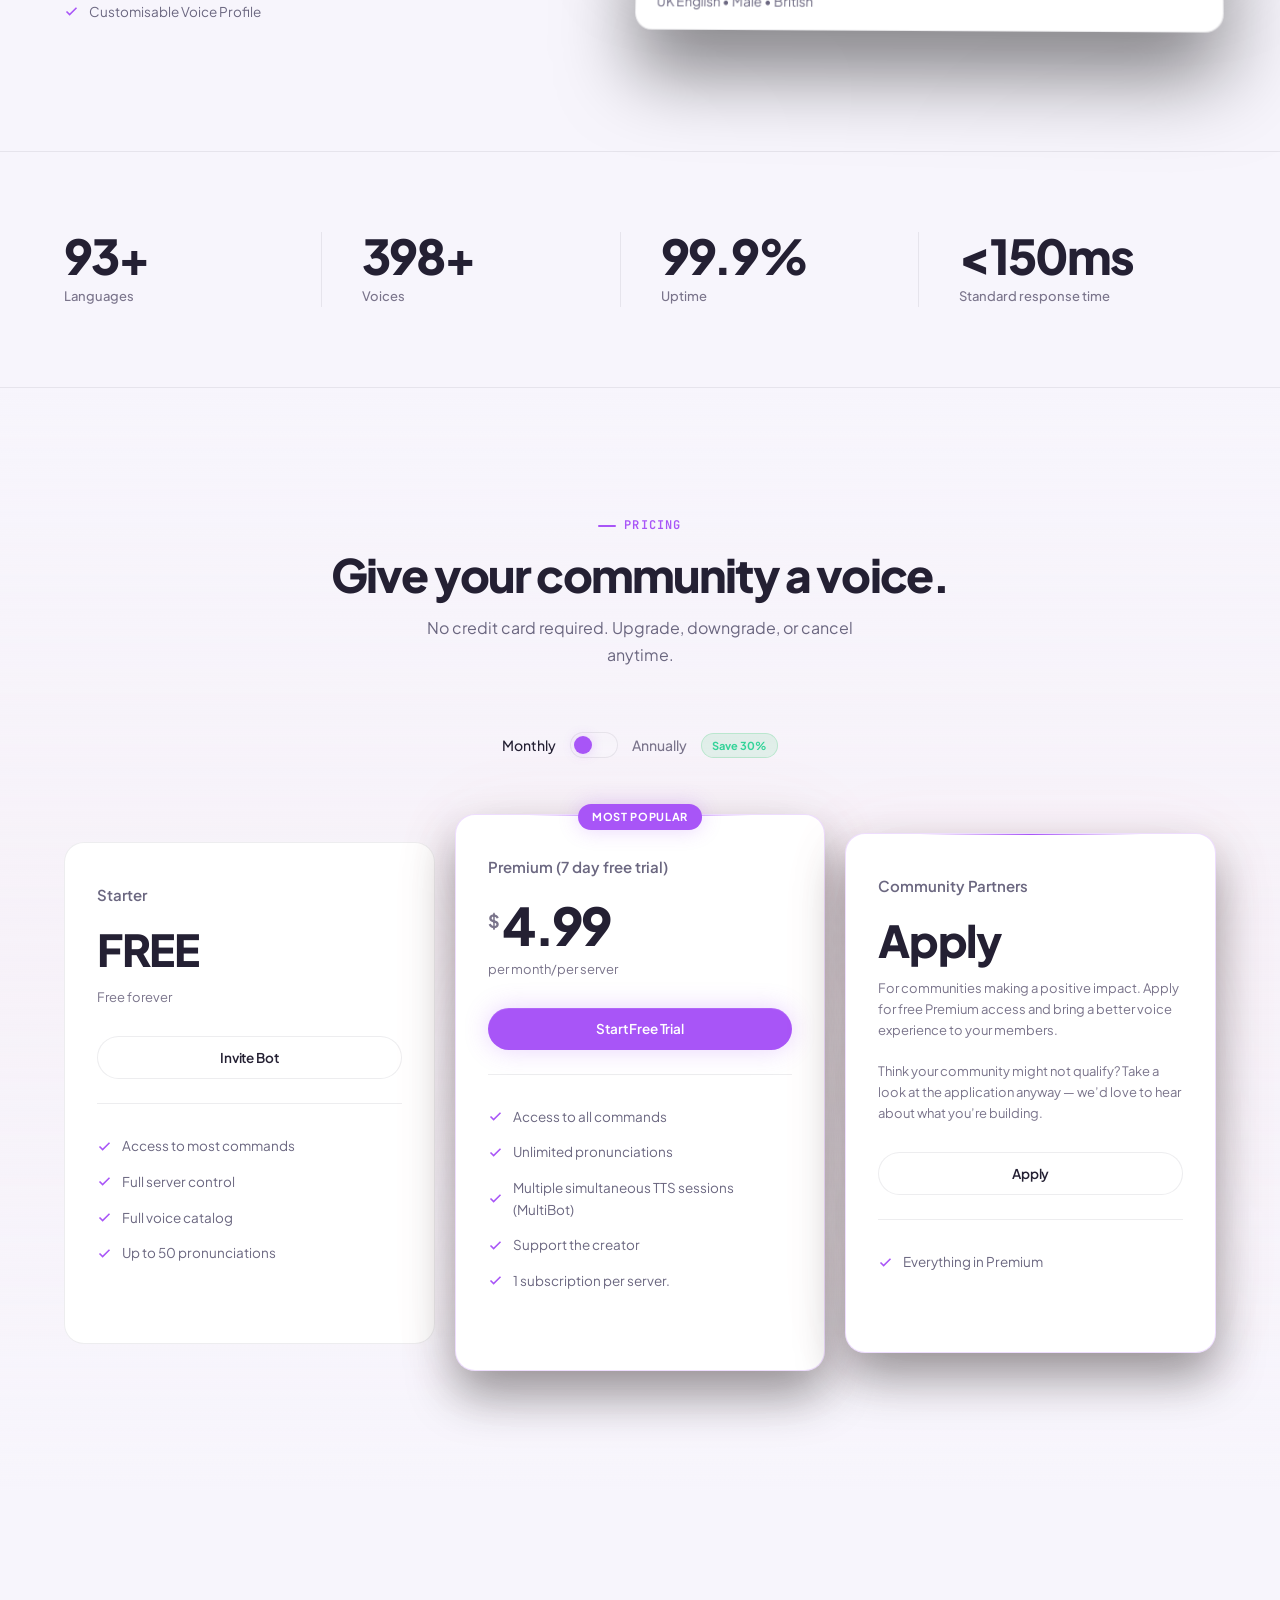
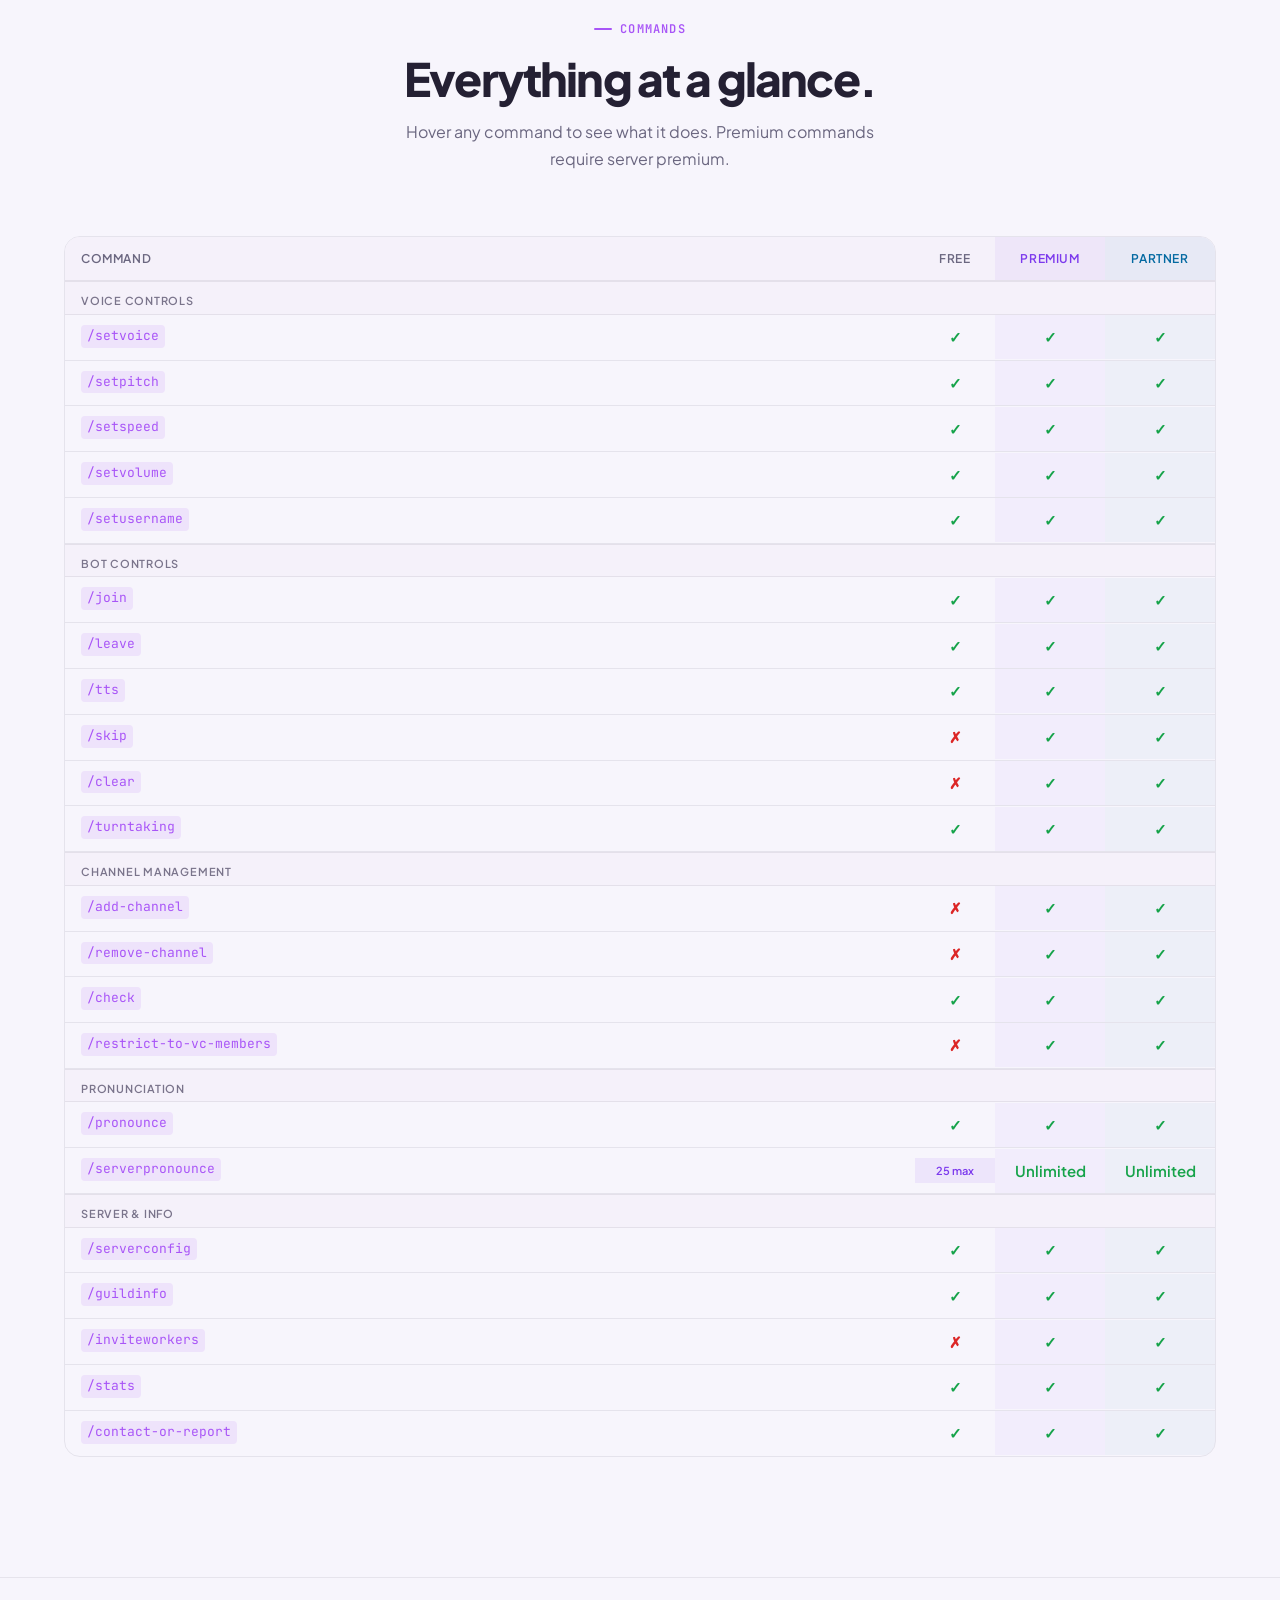
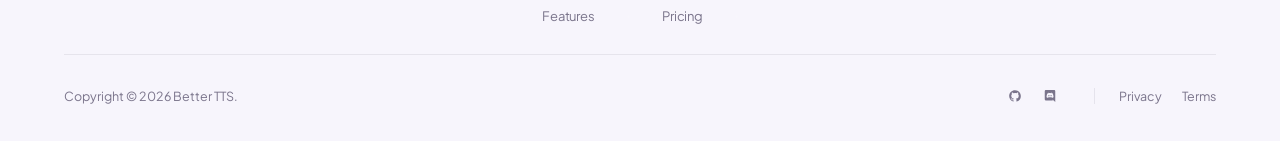
==== commit fbcbcc88: "updated command table" ====
--- a/BetterTTS/index.html
+++ b/BetterTTS/index.html
@@ -341,6 +341,7 @@
                         <ul class="feature-bullets">
                             <li><svg width="15" height="15" viewBox="0 0 24 24" fill="none" stroke="currentColor" stroke-width="2.5"><polyline points="20 6 9 17 4 12"/></svg> /serverconfig turn-taking</li>
                             <li><svg width="15" height="15" viewBox="0 0 24 24" fill="none" stroke="currentColor" stroke-width="2.5"><polyline points="20 6 9 17 4 12"/></svg> /serverconfig pluralkit-support</li>
+                            <li><svg width="15" height="15" viewBox="0 0 24 24" fill="none" stroke="currentColor" stroke-width="2.5"><polyline points="20 6 9 17 4 12"/></svg> /serverconfig read-username-mode</li>
                             <li><svg width="15" height="15" viewBox="0 0 24 24" fill="none" stroke="currentColor" stroke-width="2.5"><polyline points="20 6 9 17 4 12"/></svg> /serverpronounce set</li>
                         </ul>
                     </div>
@@ -359,6 +360,14 @@
                                 <span class="discord-code">/serverconfig</span>
                                 <span class="discord-code">pluralkit-support</span>
                                 <span class="discord-code">val: true</span>
+                            </div>
+                        </div>
+                        <div class="discord-card">
+                            <div class="discord-card-title">Set Username Read Mode<span class="premium-tag">PAID</span></div>
+                            <div class="discord-card-content">
+                                <span class="discord-code">/serverconfig</span>
+                                <span class="discord-code">read-username-mode</span>
+                                <span class="discord-code">val: First Message</span>
                             </div>
                         </div>
                         <div class="discord-card">
@@ -787,7 +796,7 @@
 
                 <div class="cmd-section-label">Pronunciation</div>
                 <div class="cmd-row"><div class="cmd-name-cell"><code>/pronounce</code><span class="cmd-desc">Manage your personal pronunciation overrides.</span></div><div class="cmd-cell">✓</div><div class="cmd-cell premium">✓</div><div class="cmd-cell partner">✓</div></div>
-                <div class="cmd-row"><div class="cmd-name-cell"><code>/serverpronounce</code><span class="cmd-desc">Manage the server's pronunciation overrides.</span></div><div class="cmd-cell limit">50 max</div><div class="cmd-cell premium">Unlimited</div><div class="cmd-cell partner">Unlimited</div></div>
+                <div class="cmd-row"><div class="cmd-name-cell"><code>/serverpronounce</code><span class="cmd-desc">Manage the server's pronunciation overrides.</span></div><div class="cmd-cell limit">25 max</div><div class="cmd-cell premium">Unlimited</div><div class="cmd-cell partner">Unlimited</div></div>
 
                 <div class="cmd-section-label">Server & info</div>
                 <div class="cmd-row"><div class="cmd-name-cell"><code>/serverconfig</code><span class="cmd-desc">Configure server-wide TTS bot settings.</span></div><div class="cmd-cell">✓</div><div class="cmd-cell premium">✓</div><div class="cmd-cell partner">✓</div></div>
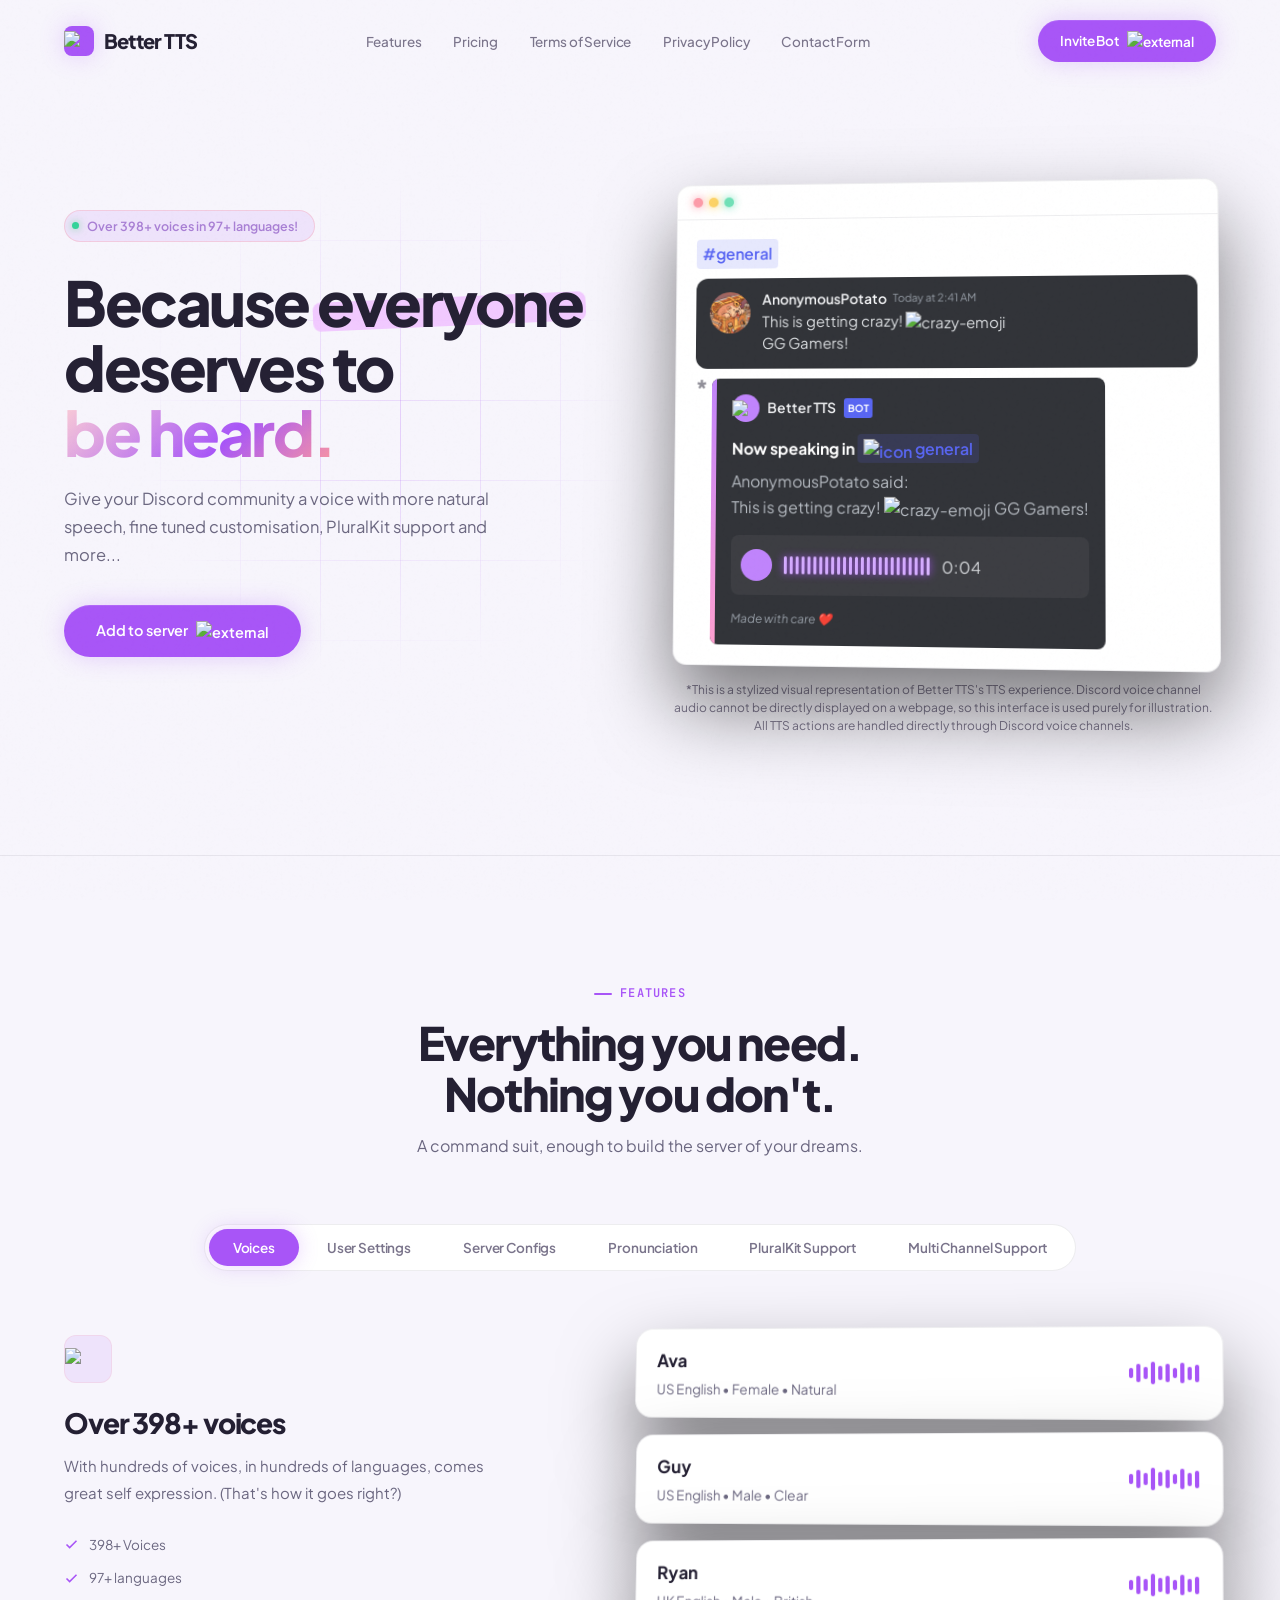
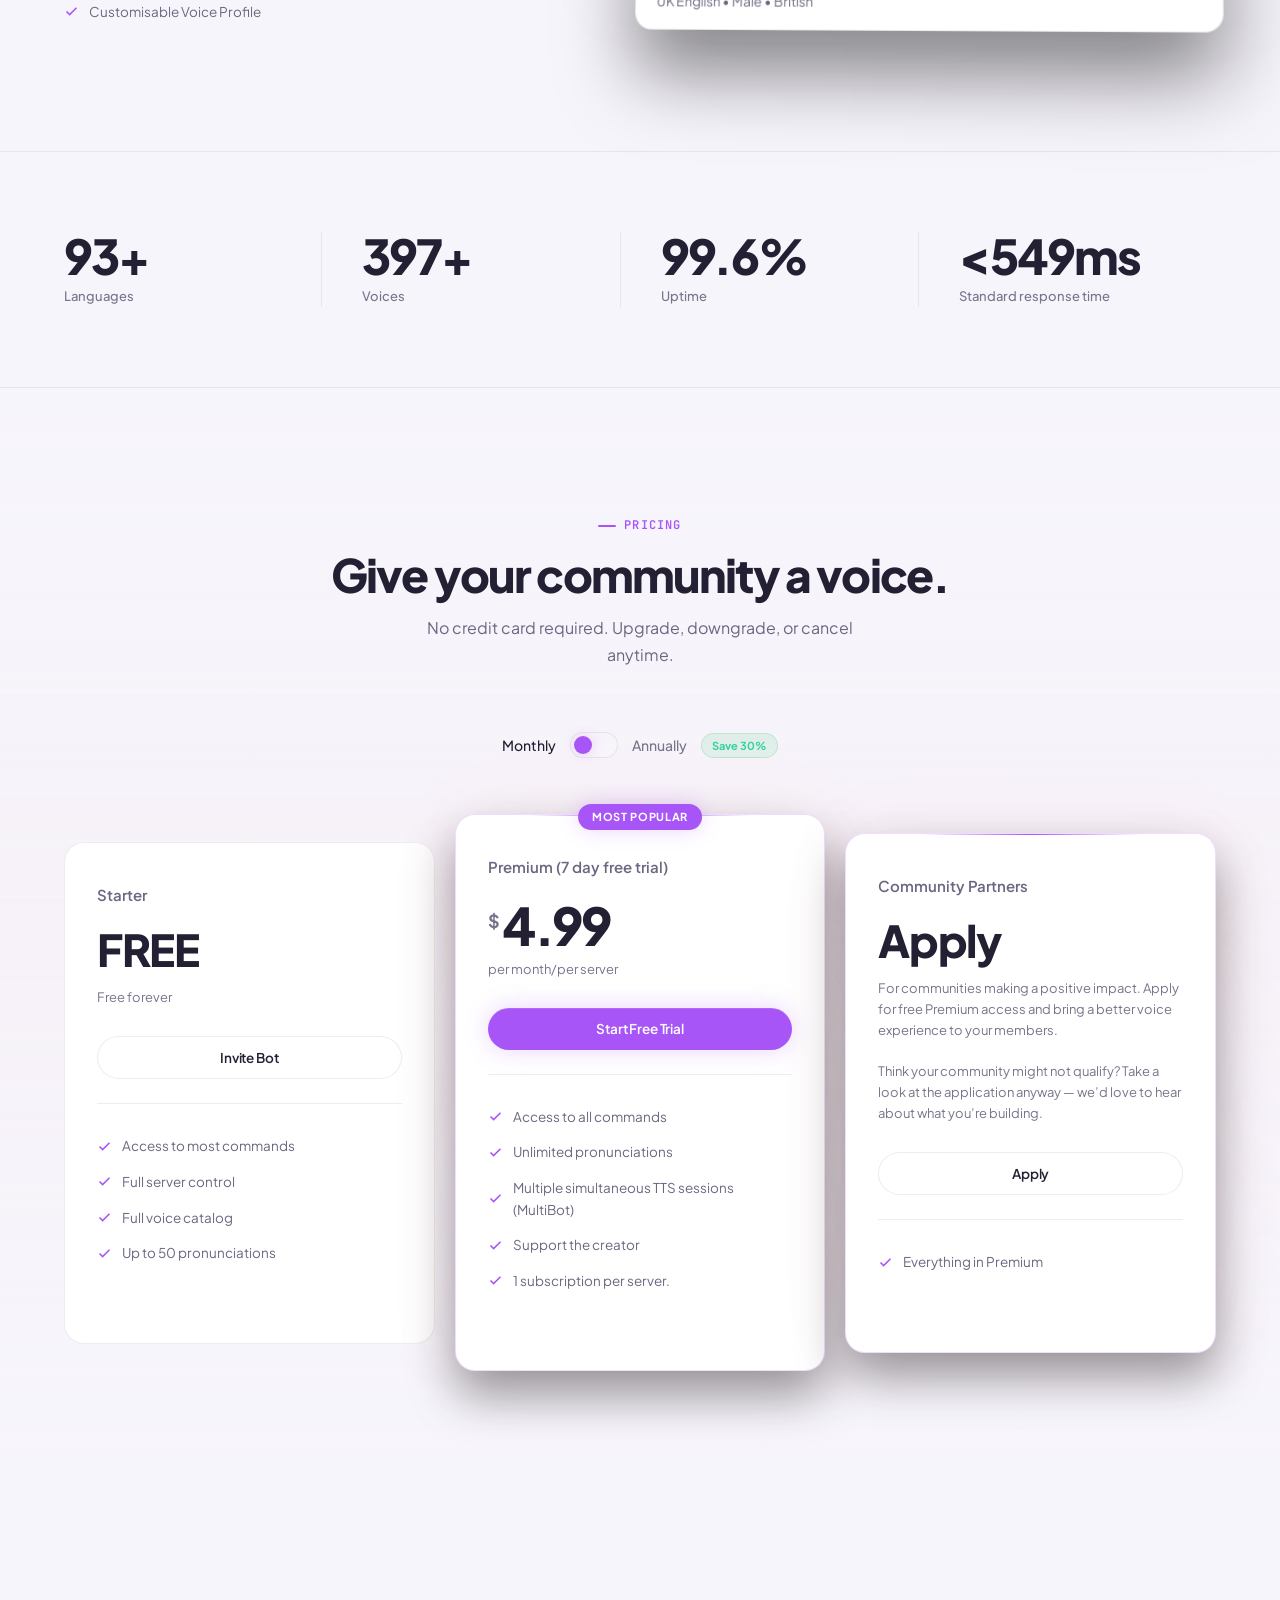
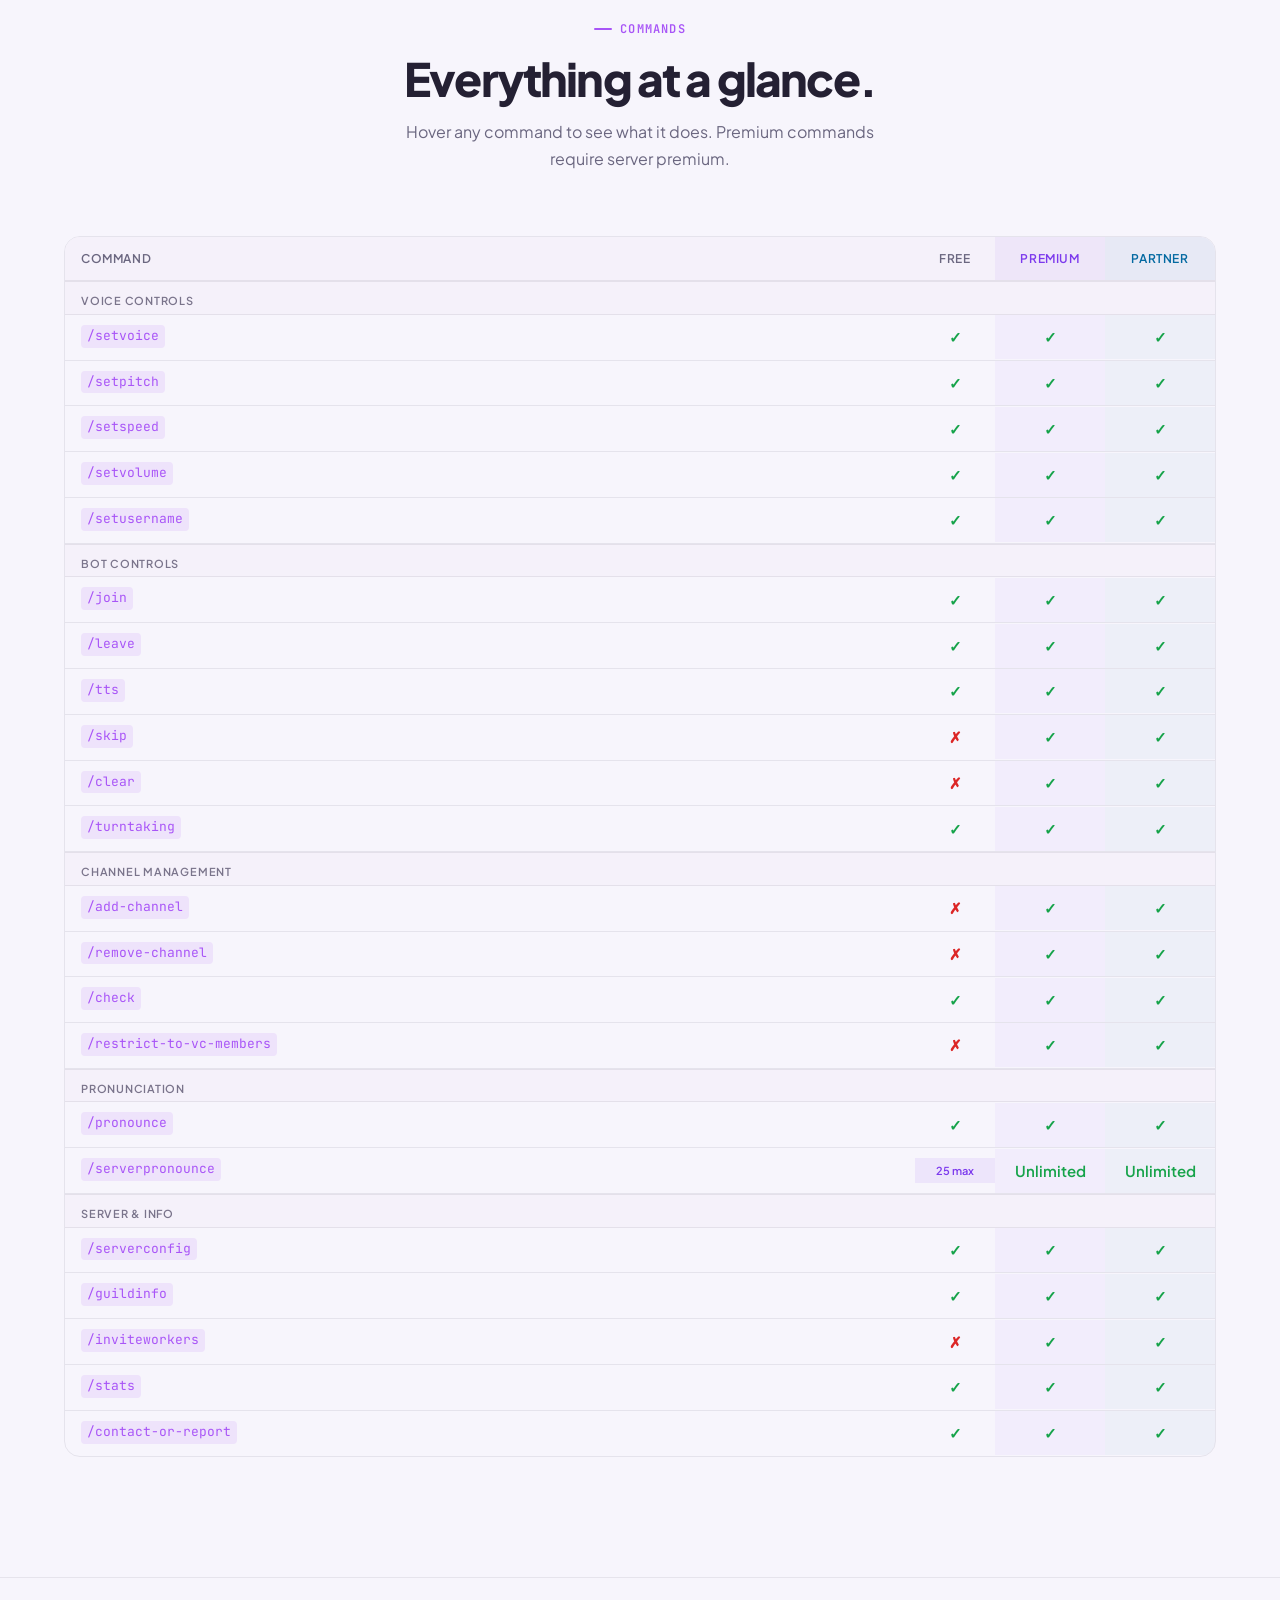
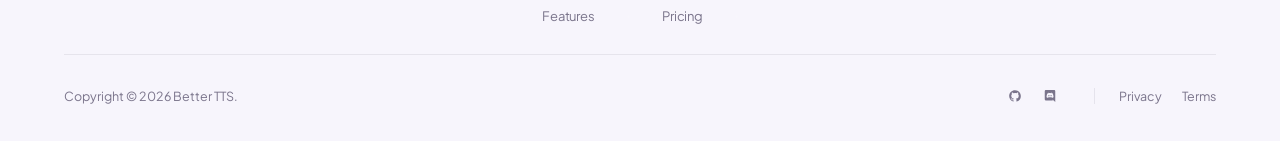
==== commit ab560e05: "updated ms stat" ====
--- a/BetterTTS/index.html
+++ b/BetterTTS/index.html
@@ -602,7 +602,7 @@
                     <div class="stat-label">Uptime</div>
                 </div>
                 <div class="stat-item fade-up">
-                    <div class="stat-number" data-target="150" data-prefix="<" data-suffix="ms">0</div>
+                    <div class="stat-number" data-target="550" data-prefix="<" data-suffix="ms">0</div>
                     <div class="stat-label">Standard response time</div>
                 </div>
             </div>
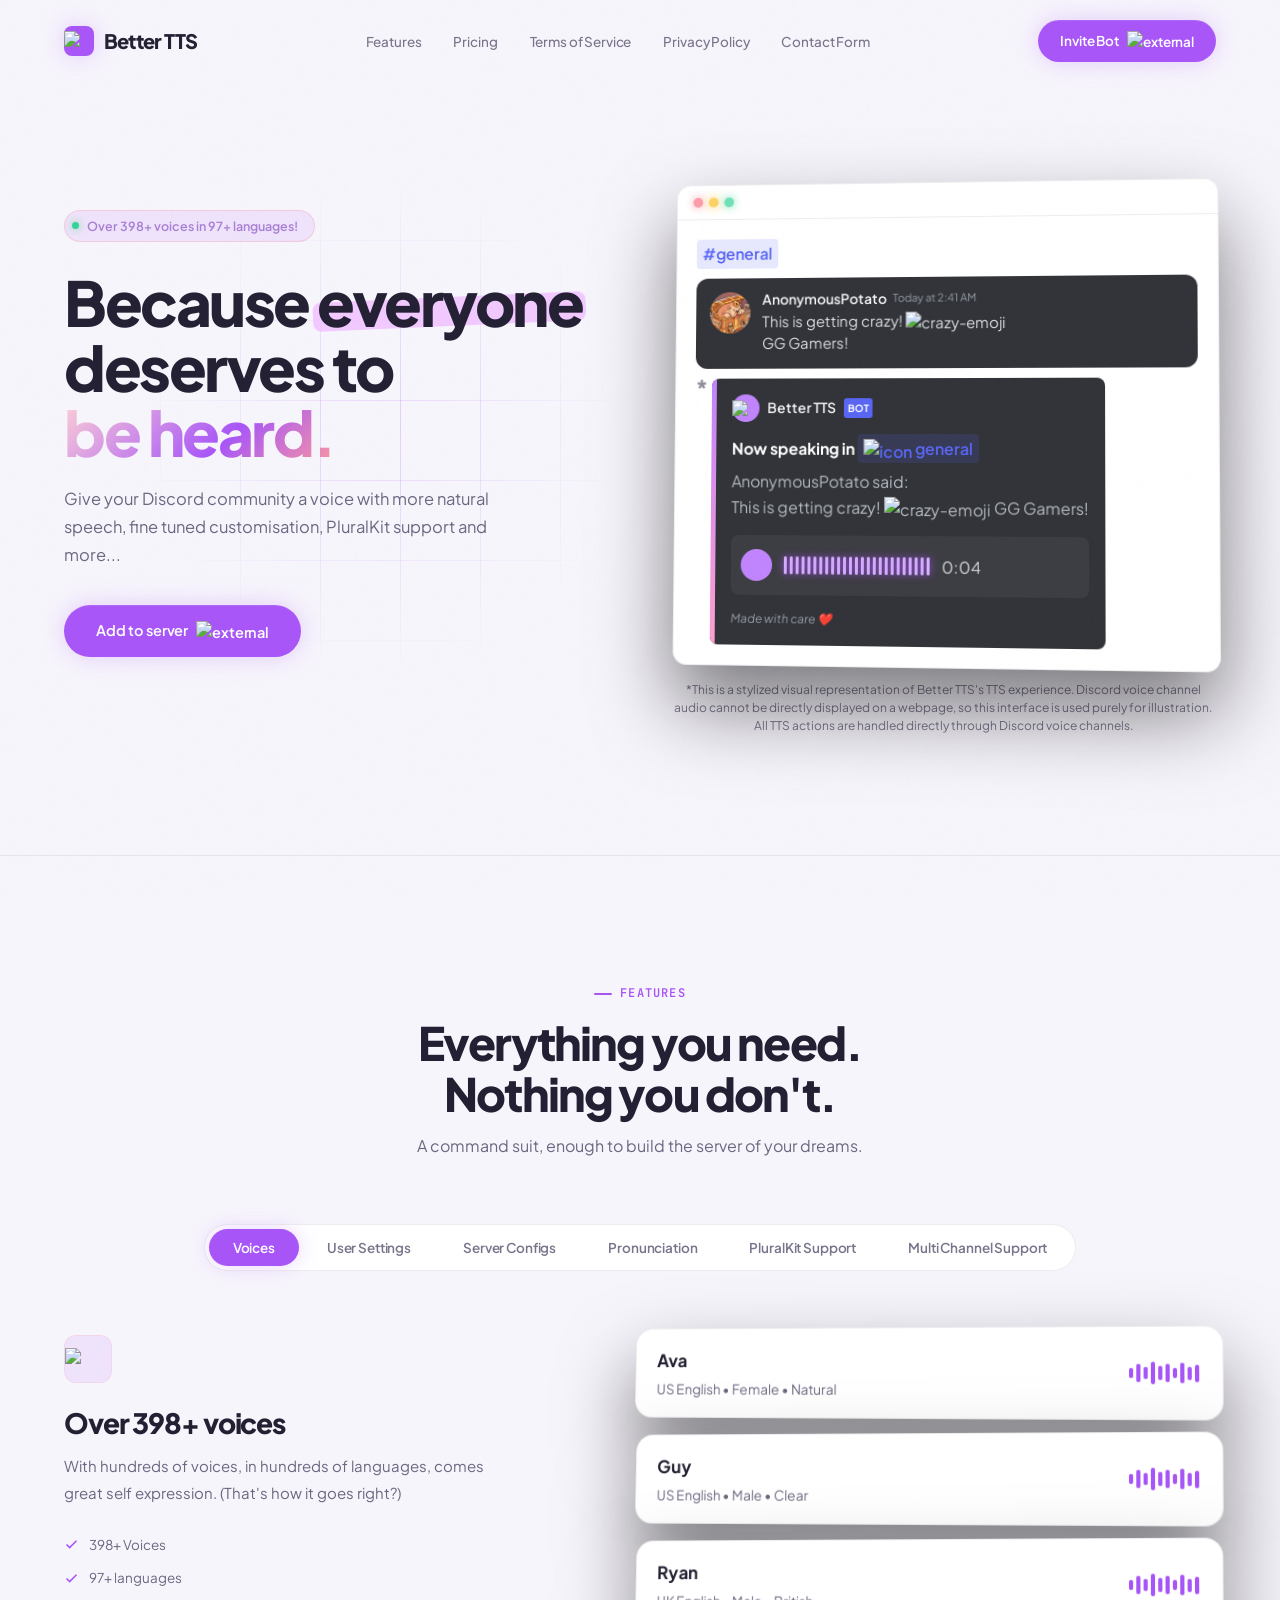
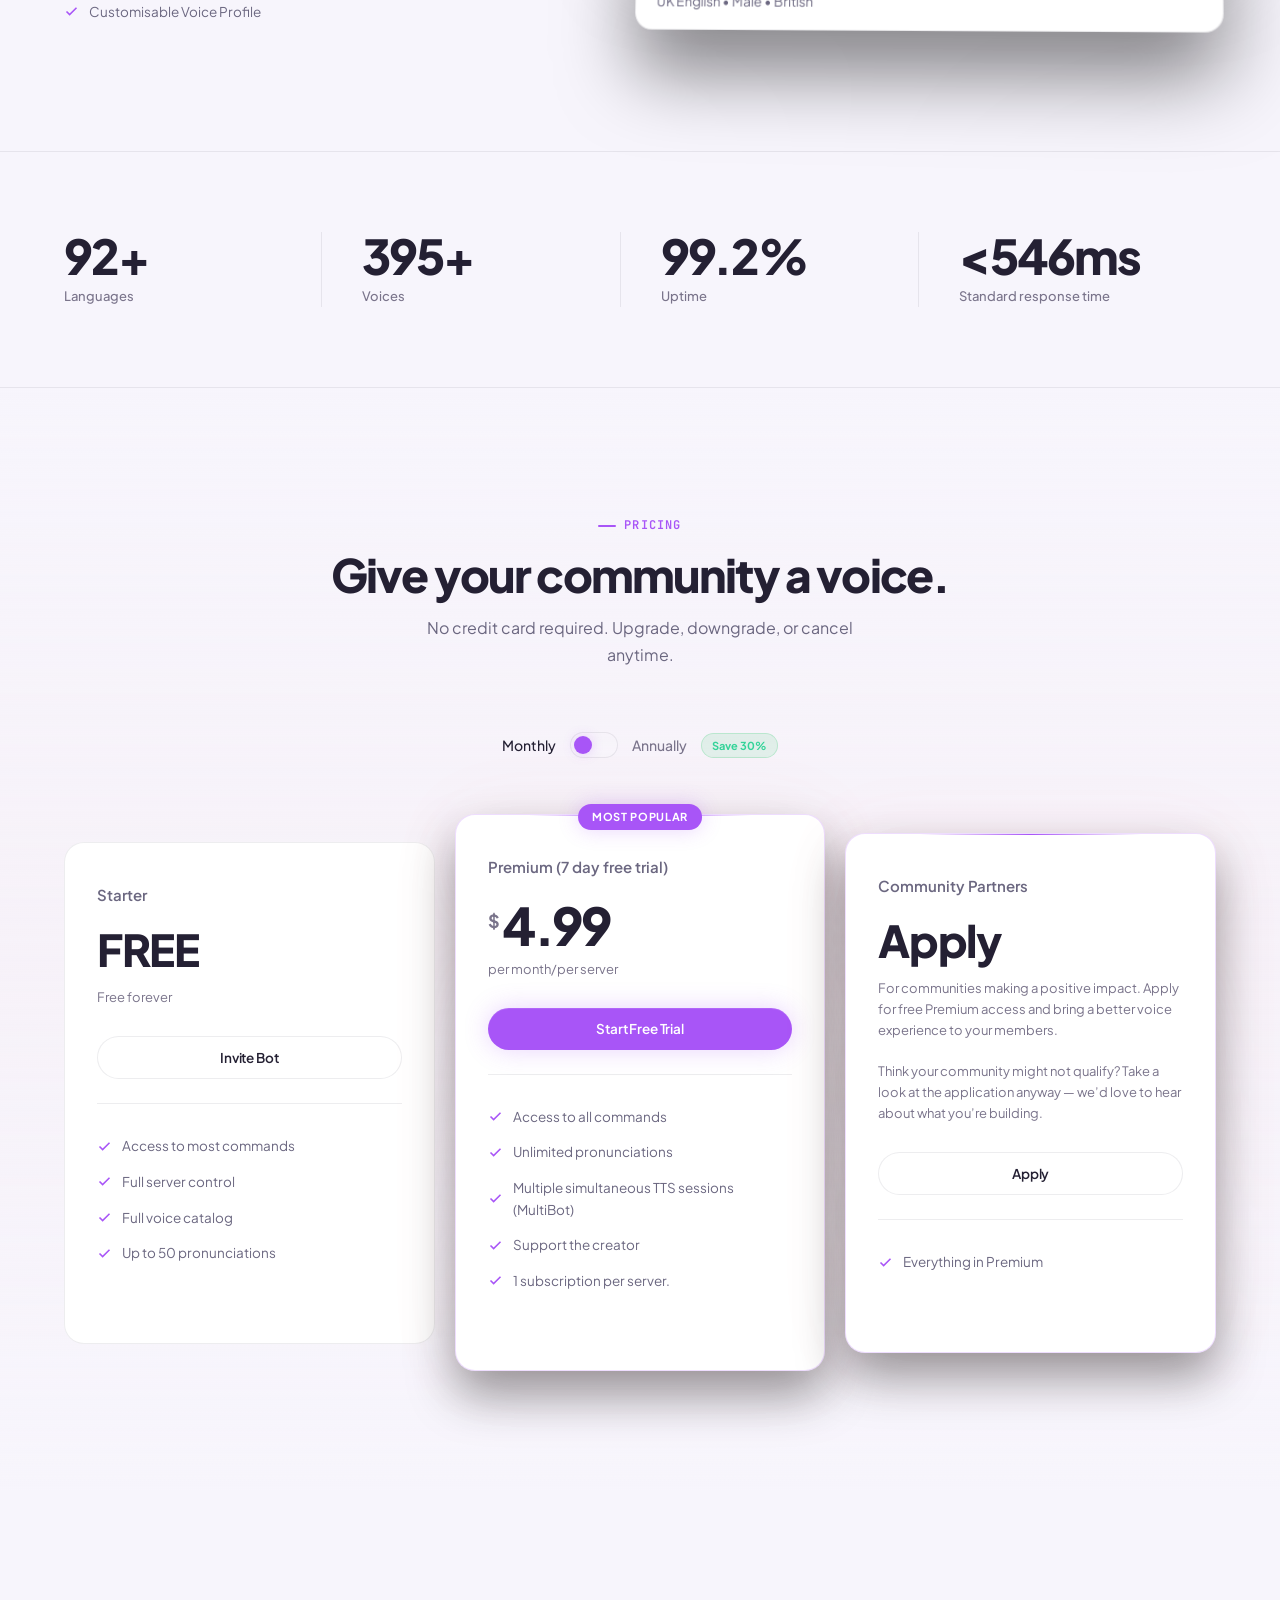
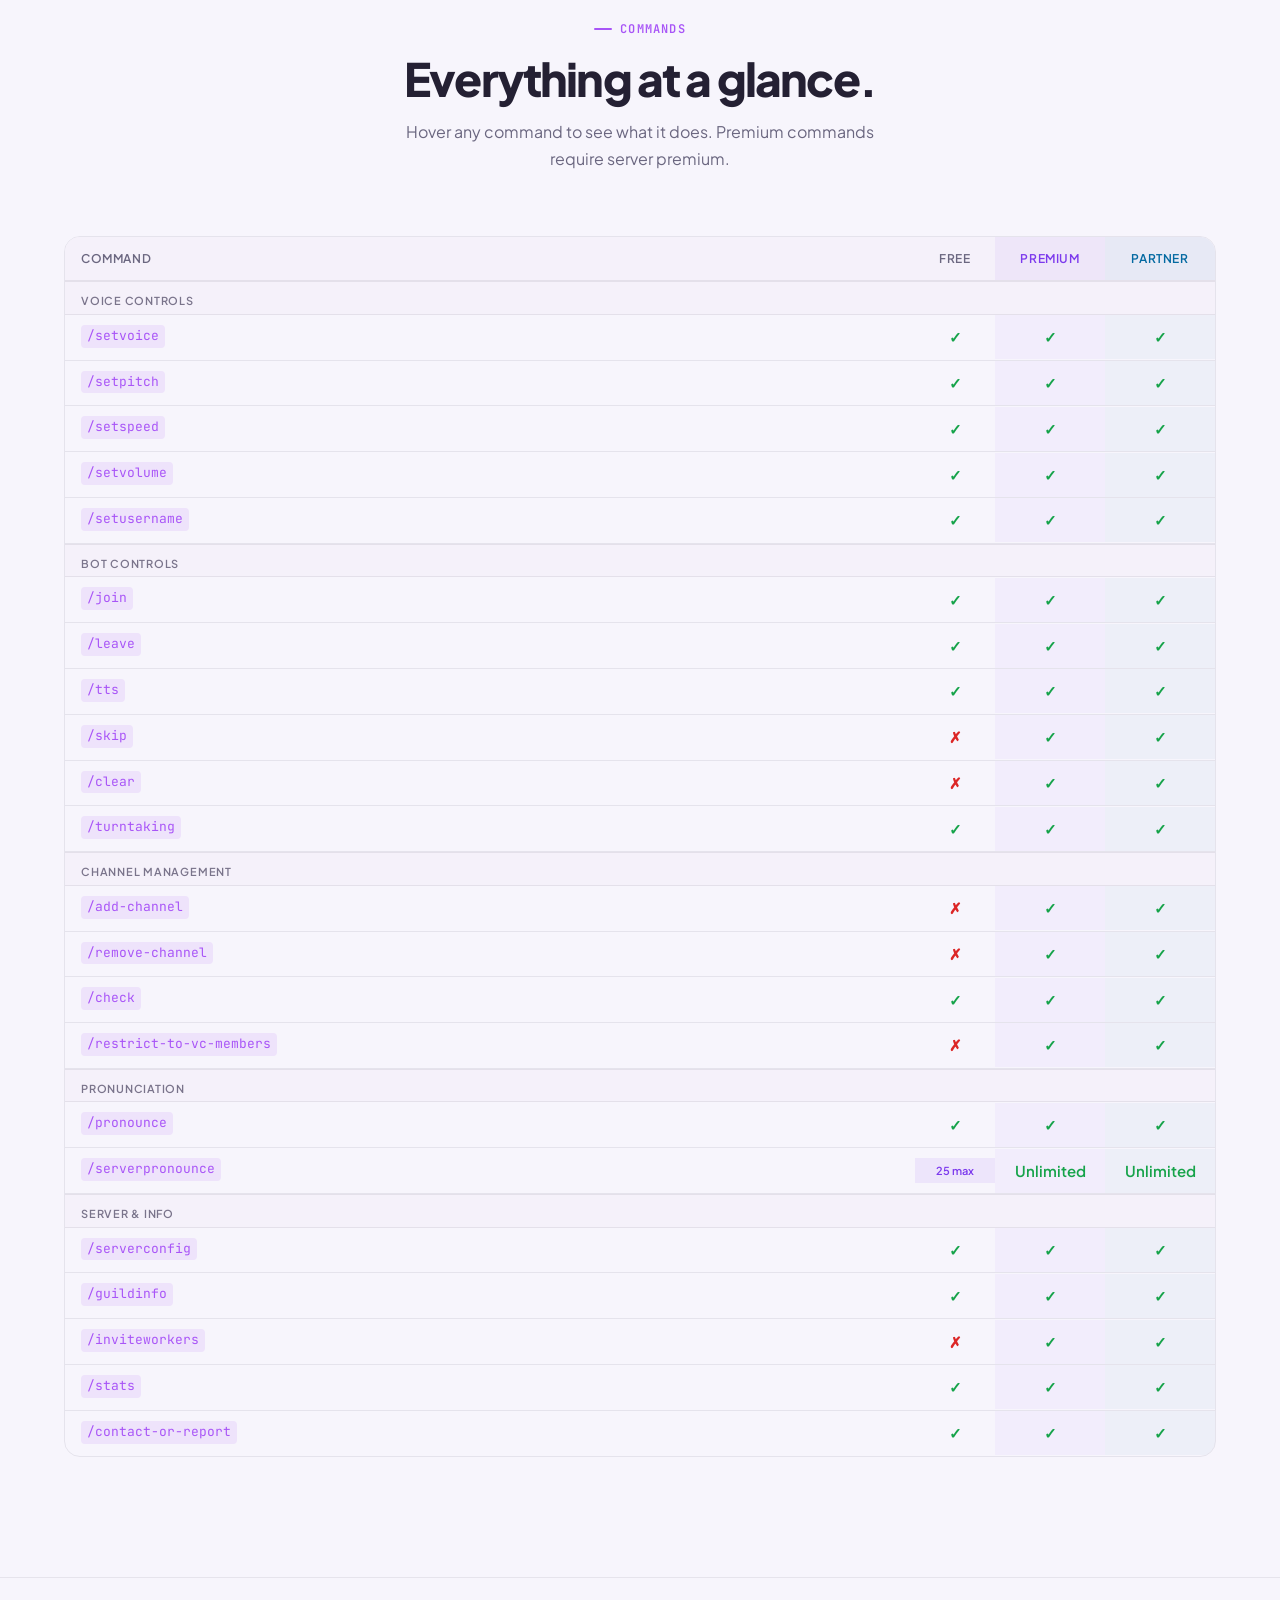
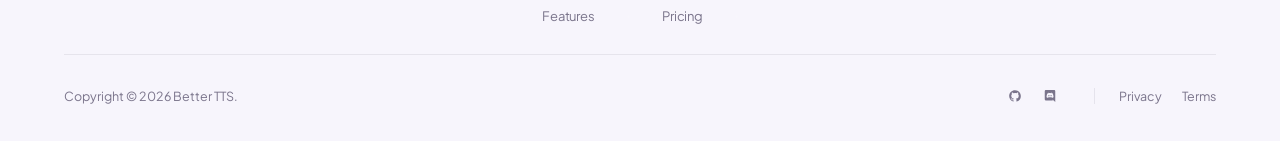
==== commit 46aea15a: "changed main index.html (set config cmd to free), and added base docs template files" ====
--- a/BetterTTS/index.html
+++ b/BetterTTS/index.html
@@ -363,7 +363,7 @@
                             </div>
                         </div>
                         <div class="discord-card">
-                            <div class="discord-card-title">Set Username Read Mode<span class="premium-tag">PAID</span></div>
+                            <div class="discord-card-title">Set Username Read Mode<span class="free-tag">FREE</span></div>
                             <div class="discord-card-content">
                                 <span class="discord-code">/serverconfig</span>
                                 <span class="discord-code">read-username-mode</span>
